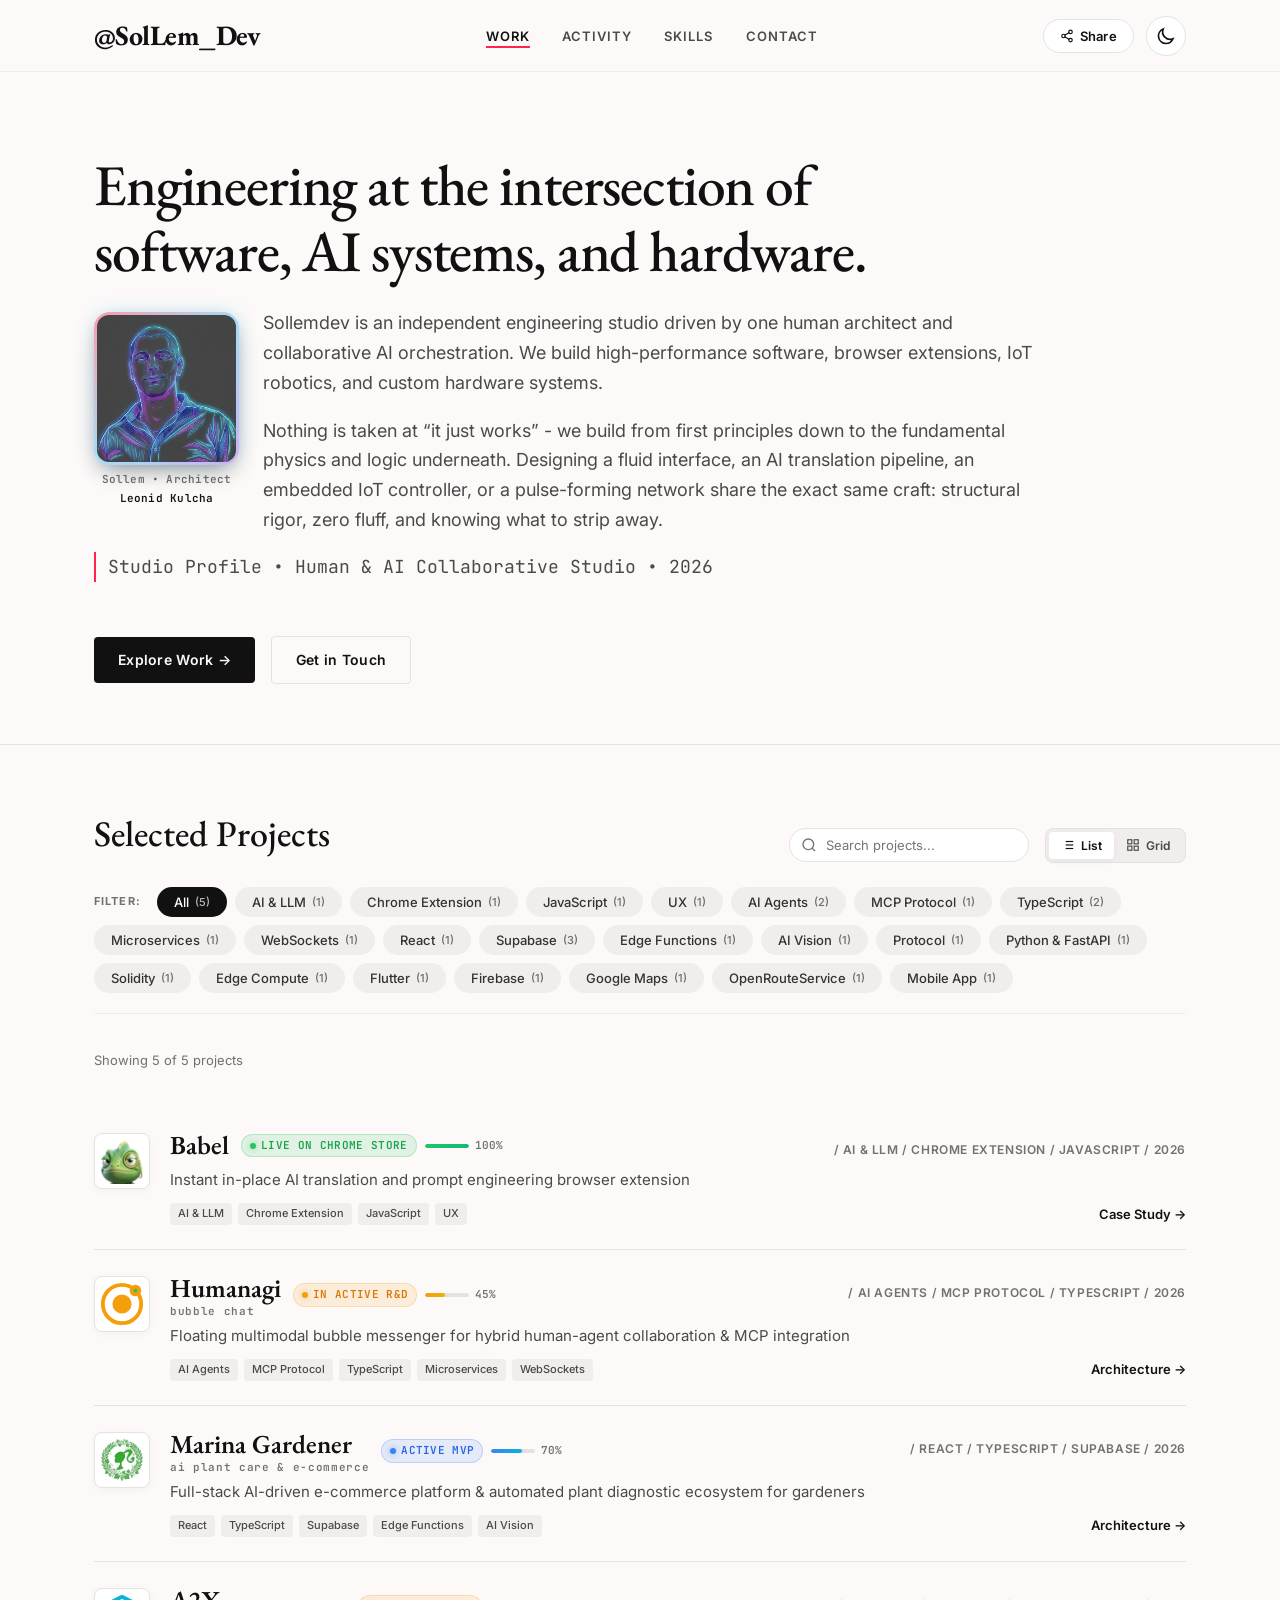
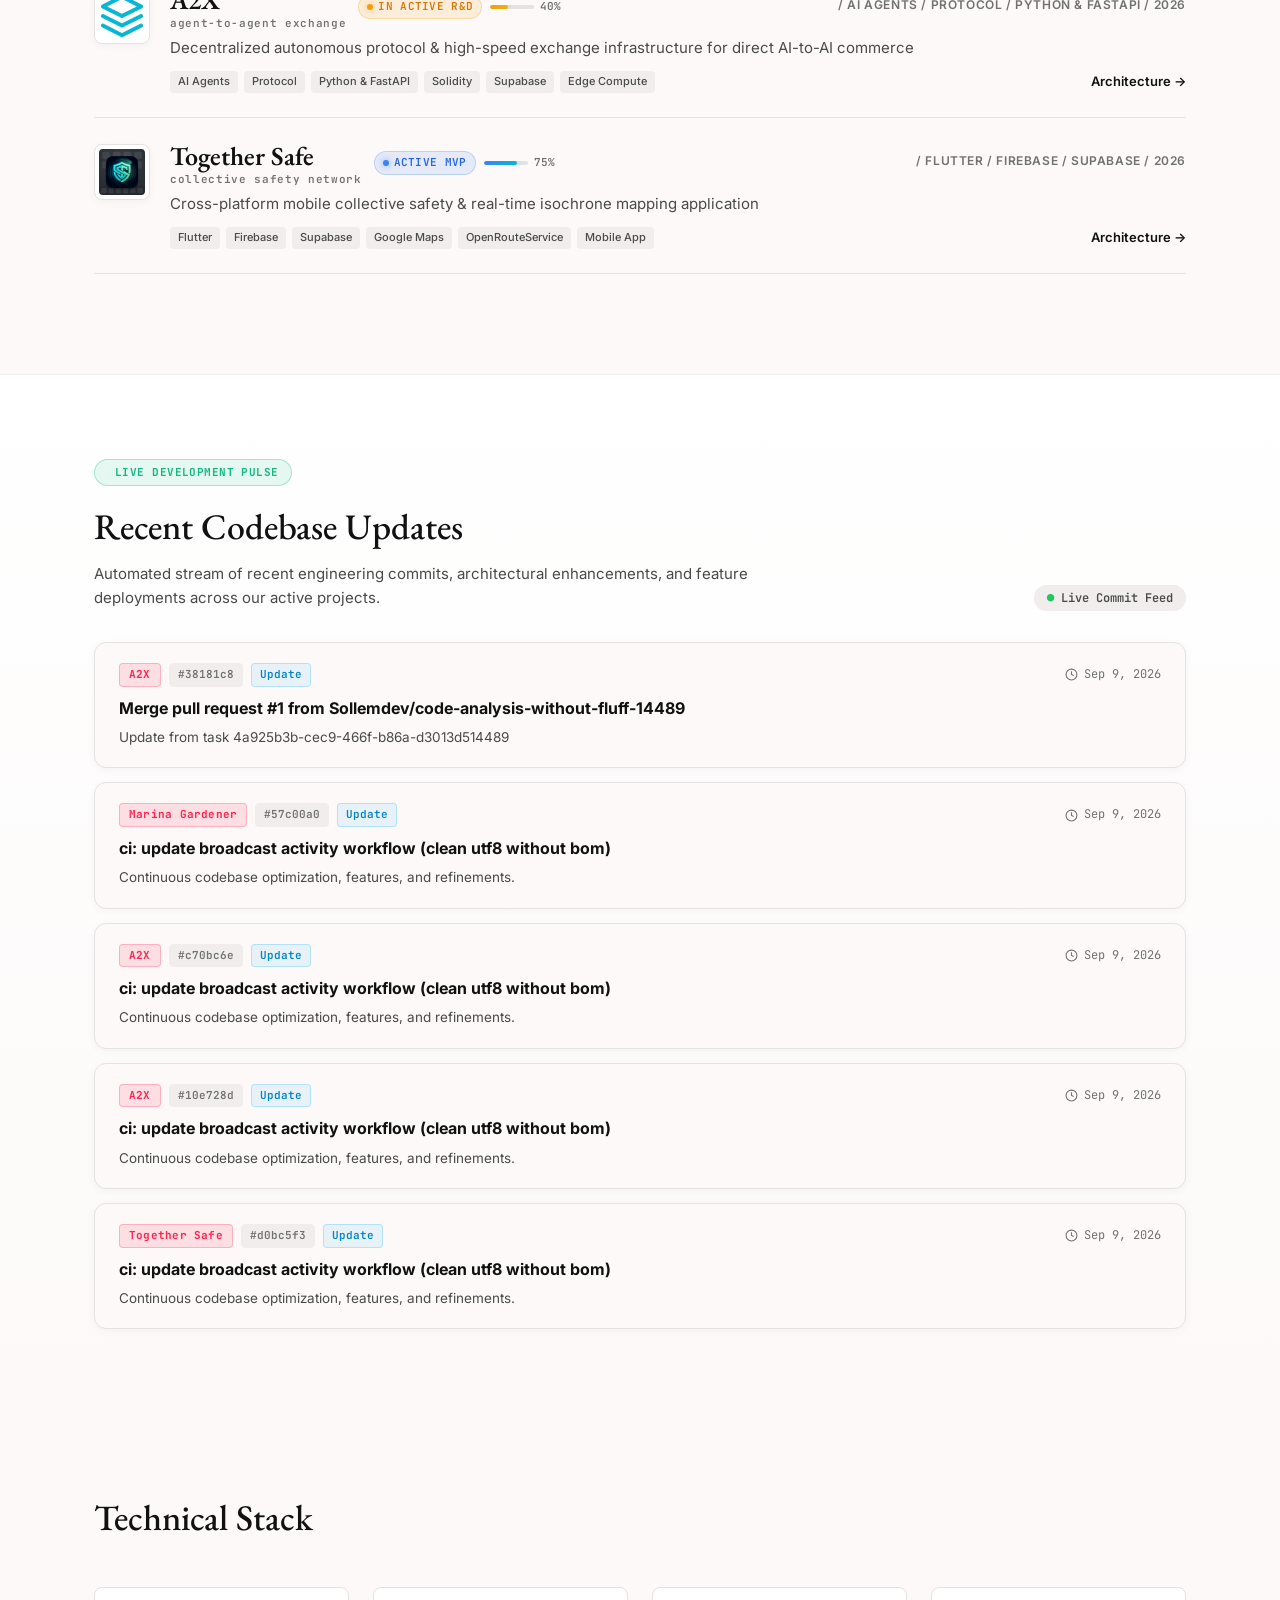
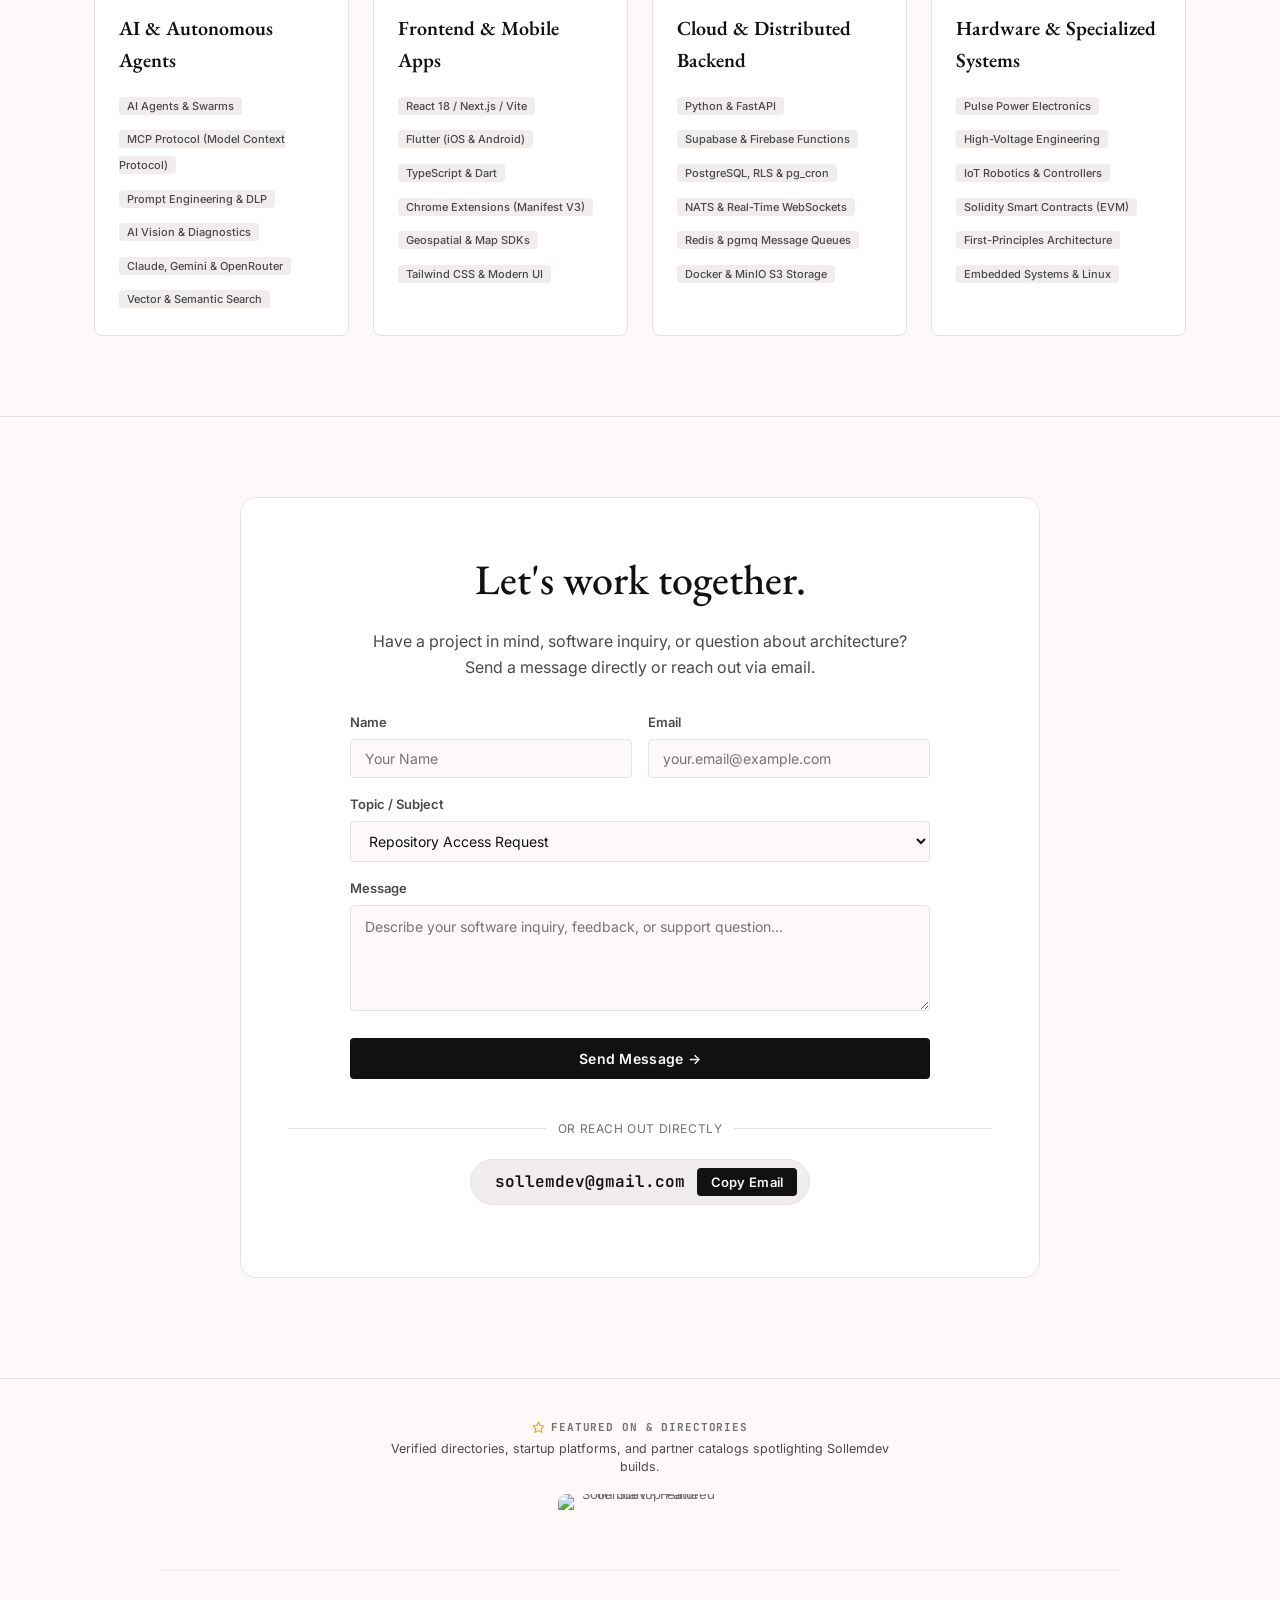
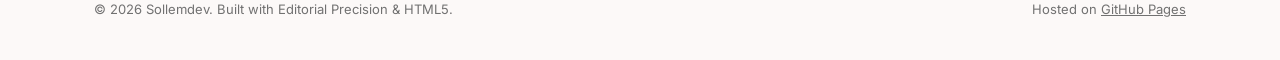
==== index.html @ 05323d1d "feat(home): add Startup Fame partner badge to footer" ====
<!DOCTYPE html>
<html lang="en" data-theme="light">
<head>
  <!-- Google tag (gtag.js) -->
  <script async src="https://www.googletagmanager.com/gtag/js?id=G-894W8CYHGQ"></script>
  <script>
    window.dataLayer = window.dataLayer || [];
    function gtag(){dataLayer.push(arguments);}
    gtag('js', new Date());

    gtag('config', 'G-894W8CYHGQ');
  </script>

  <meta charset="UTF-8" />
  <meta name="viewport" content="width=device-width, initial-scale=1.0" />
  
  <!-- SEO & Metadata -->
  <title>Sollemdev | Independent Software Studio &amp; AI Systems Labs</title>
  <meta name="description" content="Sollemdev Independent Engineering Studio - Building AI productivity extensions, autonomous agent protocols (A2X, Humanagi), Flutter mobile applications, and high-performance cloud architectures." />
  <meta name="keywords" content="Sollemdev, Babel Extension, Humanagi, Together Safe, Marina Gardener, A2X Protocol, AI Agents, MCP Protocol, Flutter, Supabase, Browser Extensions, Software Studio" />
  <meta name="author" content="Sollemdev" />
  <link rel="canonical" href="https://sollemdev.github.io/" />
  
  <!-- OpenGraph & Twitter Metadata (Studio Social Card Preview) -->
  <meta property="og:site_name" content="Sollemdev Studio" />
  <meta property="og:title" content="Sollemdev | Independent Software Studio &amp; AI Systems Labs" />
  <meta property="og:description" content="Independent engineering studio driven by one human architect and collaborative AI orchestration. High-performance software, browser extensions, IoT robotics, and custom hardware." />
  <meta property="og:type" content="website" />
  <meta property="og:url" content="https://sollemdev.github.io/" />
  <meta property="og:image" content="https://sollemdev.github.io/assets/images/og-studio-card.jpg" />
  <meta property="og:image:secure_url" content="https://sollemdev.github.io/assets/images/og-studio-card.jpg" />
  <meta property="og:image:type" content="image/jpeg" />
  <meta property="og:image:width" content="1200" />
  <meta property="og:image:height" content="630" />
  <meta property="og:image:alt" content="Sollemdev Studio - Leonid Kulcha, Lead Architect" />
  <meta property="og:locale" content="en_US" />

  <meta name="twitter:card" content="summary_large_image" />
  <meta name="twitter:site" content="@SolLem_Dev" />
  <meta name="twitter:creator" content="@SolLem_Dev" />
  <meta name="twitter:title" content="Sollemdev | Independent Software Studio &amp; AI Systems Labs" />
  <meta name="twitter:description" content="Independent engineering studio driven by one human architect and collaborative AI orchestration. High-performance software, AI systems, and custom hardware." />
  <meta name="twitter:image" content="https://sollemdev.github.io/assets/images/og-studio-card.jpg" />
  <meta name="twitter:image:alt" content="Sollemdev Studio Preview" />

  <!-- Schema.org JSON-LD Structured Data for AI & Search Engines -->
  <script type="application/ld+json">
  {
    "@context": "https://schema.org",
    "@type": "Organization",
    "name": "Sollemdev Studio",
    "url": "https://sollemdev.github.io/",
    "logo": "https://sollemdev.github.io/favicon.svg",
    "image": "https://sollemdev.github.io/assets/images/og-studio-card.jpg",
    "description": "Independent software and systems engineering studio specializing in AI tools, autonomous agent protocols, browser extensions, and mobile applications.",
    "founder": {
      "@type": "Person",
      "name": "Leonid Kulcha",
      "alternateName": "Sollemdev"
    },
    "knowsAbout": [
      "AI Agents",
      "Model Context Protocol (MCP)",
      "Chrome Extensions (Manifest V3)",
      "Flutter Mobile Development",
      "FastAPI & Supabase Architecture",
      "Pulse Power & Hardware Systems"
    ],
    "sameAs": [
      "https://github.com/Sollemdev",
      "https://twitter.com/SolLem_Dev"
    ]
  }
  </script>
  
  <!-- Favicon -->
  <link rel="icon" type="image/svg+xml" href="favicon.svg" />
  
  <!-- Google Fonts: EB Garamond (Editorial Serif) & Inter (UI Sans-serif) -->
  <link rel="preconnect" href="https://fonts.googleapis.com" />
  <link rel="preconnect" href="https://fonts.gstatic.com" crossorigin />
  <link href="https://fonts.googleapis.com/css2?family=EB+Garamond:ital,wght@0,400;0,500;0,600;0,700;1,400;1,600&family=Inter:wght@400;500;600;700&family=JetBrains+Mono:wght@400;600&display=swap" rel="stylesheet" />
  
  <!-- Stylesheet -->
  <link rel="stylesheet" href="css/style.css?v=1.10.8" />
</head>
<body>

  <!-- Site Header -->
  <header class="site-header" id="header">
    <div class="container header-content">
      <a href="#" class="brand-logo" id="brand-link">
        @SolLem_Dev
      </a>

      <nav>
        <ul class="nav-menu">
          <li><a href="#work" class="nav-link active">Work</a></li>
          <li><a href="#activity" class="nav-link">Activity</a></li>
          <li><a href="#skills" class="nav-link">Skills</a></li>
          <li><a href="#contact" class="nav-link">Contact</a></li>
        </ul>
      </nav>

      <div class="header-actions">
        <!-- Header Share Dropdown -->
        <div class="header-share-dropdown" id="header-share-dropdown">
          <button id="header-share-btn" class="header-action-btn" aria-label="Share Sollemdev Studio" title="Share portfolio" aria-expanded="false">
            <svg width="14" height="14" viewBox="0 0 24 24" fill="none" stroke="currentColor" stroke-width="2" stroke-linecap="round" stroke-linejoin="round">
              <circle cx="18" cy="5" r="3"/><circle cx="6" cy="12" r="3"/><circle cx="18" cy="19" r="3"/><line x1="8.59" y1="13.51" x2="15.42" y2="17.49"/><line x1="15.41" y1="6.51" x2="8.59" y2="10.49"/>
            </svg>
            <span>Share</span>
          </button>

          <!-- Share Popover Menu -->
          <div class="header-share-menu" id="header-share-menu">
            <div class="header-share-menu-title">Share Studio</div>
            <a href="https://twitter.com/intent/tweet?text=Sollemdev%20Studio%20%E2%80%94%20Software%2C%20AI%20Systems%20%26%20Hardware&url=https%3A%2F%2Fsollemdev.github.io%2F&via=SolLem_Dev" target="_blank" rel="noopener noreferrer" class="header-share-item">
              <svg width="13" height="13" viewBox="0 0 24 24" fill="currentColor"><path d="M18.244 2.25h3.308l-7.227 8.26 8.502 11.24H16.17l-5.214-6.817L4.99 21.75H1.68l7.73-8.835L1.254 2.25H8.08l4.713 6.231zm-1.161 17.52h1.833L7.084 4.126H5.117z"/></svg>
              <span>Share on X</span>
            </a>
            <a href="https://t.me/share/url?url=https%3A%2F%2Fsollemdev.github.io%2F&text=Sollemdev%20Studio%20%E2%80%94%20Software%2C%20AI%20Systems%20%26%20Hardware" target="_blank" rel="noopener noreferrer" class="header-share-item">
              <svg width="13" height="13" viewBox="0 0 24 24" fill="currentColor"><path d="M12 0C5.373 0 0 5.373 0 12s5.373 12 12 12 12-5.373 12-12S18.627 0 12 0zm5.562 8.161c-.18.847-.96 4.966-1.357 7.085-.168.898-.5 1.199-.821 1.229-.698.064-1.228-.46-1.905-.904-1.06-.694-1.659-1.126-2.687-1.803-1.188-.783-.418-1.213.259-1.916.177-.184 3.247-2.977 3.307-3.23.007-.032.014-.15-.056-.212s-.174-.041-.249-.024c-.106.024-1.793 1.14-5.061 3.345-.479.329-.913.489-1.302.481-.428-.009-1.252-.242-1.865-.442-.751-.244-1.349-.374-1.297-.789.027-.216.325-.437.893-.664 3.498-1.524 5.831-2.529 7.001-3.014 3.332-1.386 4.025-1.627 4.477-1.635.099-.002.321.023.465.14.121.099.155.232.171.326.016.093.036.307.02.474z"/></svg>
              <span>Telegram</span>
            </a>
            <a href="https://www.linkedin.com/sharing/share-offsite/?url=https%3A%2F%2Fsollemdev.github.io%2F" target="_blank" rel="noopener noreferrer" class="header-share-item">
              <svg width="13" height="13" viewBox="0 0 24 24" fill="currentColor"><path d="M19 0h-14c-2.761 0-5 2.239-5 5v14c0 2.761 2.239 5 5 5h14c2.762 0 5-2.239 5-5v-14c0-2.761-2.238-5-5-5zm-11 19h-3v-11h3v11zm-1.5-12.268c-.966 0-1.75-.79-1.75-1.764s.784-1.764 1.75-1.764 1.75.79 1.75 1.764-.783 1.764-1.75 1.764zm13.5 12.268h-3v-5.604c0-3.368-4-3.113-4 0v5.604h-3v-11h3v1.765c1.396-2.586 7-2.777 7 2.476v6.759z"/></svg>
              <span>LinkedIn</span>
            </a>
            <button type="button" class="header-share-item copy-portfolio-link" id="copy-portfolio-btn">
              <svg width="13" height="13" viewBox="0 0 24 24" fill="none" stroke="currentColor" stroke-width="2" stroke-linecap="round" stroke-linejoin="round"><rect x="9" y="9" width="13" height="13" rx="2" ry="2"/><path d="M5 15H4a2 2 0 0 1-2-2V4a2 2 0 0 1 2-2h9a2 2 0 0 1 2 2v1"/></svg>
              <span id="copy-share-label">Copy Link</span>
            </button>
          </div>
        </div>

        <button id="theme-toggle" class="icon-btn" aria-label="Toggle Dark/Light Mode" title="Toggle theme">
          <svg id="theme-icon" width="20" height="20" viewBox="0 0 24 24" fill="none" xmlns="http://www.w3.org/2000/svg">
            <path d="M20.354 15.354A9 9 0 018.646 3.646 9.003 9.003 0 0012 21a9.003 9.003 0 008.354-5.646z" stroke="currentColor" stroke-width="2" stroke-linecap="round" stroke-linejoin="round"/>
          </svg>
        </button>
      </div>
    </div>
  </header>

  <main>
    <!-- Hero Section -->
    <section class="hero-section" id="hero">
      <div class="container">
        <h1 class="hero-title">
          Engineering at the intersection of software, AI systems, and hardware.
        </h1>

        <div class="hero-bio-wrap">
          <div class="hero-author-avatar-card" style="float: left; margin: 4px 24px 16px 0; width: clamp(100px, 24vw, 145px); text-align: center;">
            <div class="hero-avatar-frame" style="position: relative; width: 100%; aspect-ratio: 1 / 1.05; border-radius: clamp(12px, 2.8vw, 16px); padding: 3px; background: linear-gradient(135deg, rgba(255, 36, 80, 0.45) 0%, rgba(56, 189, 248, 0.45) 50%, rgba(139, 92, 246, 0.45) 100%); box-shadow: 0 10px 25px -8px rgba(0, 0, 0, 0.45), 0 0 20px -4px rgba(56, 189, 248, 0.35); overflow: hidden;">
              <picture>
                <source srcset="assets/images/sollem-portrait.webp" type="image/webp">
                <img src="assets/images/sollem-portrait.jpg" alt="Leonid Kulcha (Sollem) - Lead Architect &amp; Founder" class="hero-avatar-img" width="145" height="155" style="width: 100%; height: 100%; object-fit: cover; border-radius: clamp(9px, 2.2vw, 12px); display: block;" loading="eager" />
              </picture>
            </div>
            <div class="hero-avatar-info" style="margin-top: 6px; display: flex; flex-direction: column; align-items: center; gap: 2px;">
              <span class="hero-avatar-caption" style="display: block; font-family: var(--font-mono); font-size: clamp(9.5px, 2.2vw, 11px); font-weight: 600; color: var(--text-muted); letter-spacing: 0.02em; white-space: nowrap;">Sollem &bull; Architect</span>
              <span class="hero-avatar-subcaption" style="display: block; font-family: var(--font-mono); font-size: clamp(9.5px, 2.2vw, 11px); font-weight: 600; color: var(--text-primary); letter-spacing: 0.02em; white-space: nowrap;">Leonid Kulcha</span>
            </div>
          </div>

          <p>
            Sollemdev is an independent engineering studio driven by one human architect and collaborative AI orchestration. We build high-performance software, browser extensions, IoT robotics, and custom hardware systems.
          </p>
          <p>
            Nothing is taken at &ldquo;it just works&rdquo; - we build from first principles down to the fundamental physics and logic underneath. Designing a fluid interface, an AI translation pipeline, an embedded IoT controller, or a pulse-forming network share the exact same craft: structural rigor, zero fluff, and knowing what to&nbsp;strip&nbsp;away.
          </p>
          <p class="hero-bio-meta">
            Studio Profile &bull; Human &amp; AI Collaborative Studio &bull; 2026
          </p>
        </div>

        <div class="hero-cta">
          <a href="#work" class="btn-primary">
            Explore Work &rarr;
          </a>
          <a href="#contact" class="btn-secondary">
            Get in Touch
          </a>
        </div>
      </div>
    </section>

    <!-- Portfolio Section -->
    <section class="portfolio-section" id="work">
      <div class="container">
        <div class="section-header">
          <div class="section-title-row">
            <h2 class="section-title">Selected Projects</h2>

            <div class="controls-group">
              <!-- Live Search Box -->
              <div class="search-box">
                <svg class="search-icon" width="16" height="16" viewBox="0 0 24 24" fill="none" stroke="currentColor" stroke-width="2">
                  <circle cx="11" cy="11" r="8"></circle>
                  <line x1="21" y1="21" x2="16.65" y2="16.65"></line>
                </svg>
                <input type="text" id="search-input" class="search-input" placeholder="Search projects..." aria-label="Search projects" />
              </div>

              <!-- View Switcher (List vs Grid) -->
              <div class="view-mode-toggle" role="group" aria-label="View Mode">
                <button class="view-btn active" data-mode="list" aria-label="List View" title="List View">
                  <svg width="14" height="14" viewBox="0 0 24 24" fill="none" stroke="currentColor" stroke-width="2">
                    <line x1="8" y1="6" x2="21" y2="6"></line>
                    <line x1="8" y1="12" x2="21" y2="12"></line>
                    <line x1="8" y1="18" x2="21" y2="18"></line>
                    <line x1="3" y1="6" x2="3.01" y2="6"></line>
                    <line x1="3" y1="12" x2="3.01" y2="12"></line>
                    <line x1="3" y1="18" x2="3.01" y2="18"></line>
                  </svg>
                  List
                </button>
                <button class="view-btn" data-mode="grid" aria-label="Grid View" title="Grid View">
                  <svg width="14" height="14" viewBox="0 0 24 24" fill="none" stroke="currentColor" stroke-width="2">
                    <rect x="3" y="3" width="7" height="7"></rect>
                    <rect x="14" y="3" width="7" height="7"></rect>
                    <rect x="14" y="14" width="7" height="7"></rect>
                    <rect x="3" y="14" width="7" height="7"></rect>
                  </svg>
                  Grid
                </button>
              </div>
            </div>
          </div>

          <!-- Tag Filters -->
          <div class="filter-bar" id="filter-bar">
            <!-- Filter buttons dynamically rendered via app.js -->
          </div>

          <div class="results-stats" id="results-stats">
            Loading projects...
          </div>
        </div>

        <!-- Projects List/Grid Container -->
        <div id="projects-container" class="projects-container list-view">
          <!-- Dynamically populated via app.js -->
        </div>

        <!-- Floating Cursor-Following Mosaic Preview (jgthms.com architecture) -->
        <div class="preview" id="hover-preview" aria-hidden="true">
          <div class="preview-container">
            <div class="preview-grid" id="preview-grid"></div>
          </div>
        </div>
      </div>
    </section>

    <!-- Git Activity Section (Live Development Stream) -->
    <section class="activity-section" id="activity">
      <div class="container">
        <div class="activity-header">
          <div class="activity-header-left">
            <div class="activity-badge-pulse">
              <span class="pulse-dot"></span>
              <span>Live Development Pulse</span>
            </div>
            <h2 class="section-title" style="margin-bottom: 6px;">Recent Codebase Updates</h2>
            <p class="section-subtitle" style="font-size: 15px; color: var(--text-secondary); max-width: 680px; margin-bottom: 0;">
              Automated stream of recent engineering commits, architectural enhancements, and feature deployments across our active projects.
            </p>
          </div>
          <div class="activity-header-meta">
            <span class="meta-pill" style="font-size: 12px; font-family: var(--font-mono);"><span style="color: #22c55e;">●</span> Live Commit Feed</span>
          </div>
        </div>

        <div class="activity-list" id="activity-list">
          <!-- Populated dynamically via app.js from data/activity.json, with progressive enhancement fallbacks -->
          <article class="activity-card">
            <div class="activity-card-top">
              <div class="activity-card-meta-left">
                <span class="activity-project-pill">Babel</span>
                <span class="activity-hash-pill">#586bded</span>
                <span class="activity-type-pill">Release</span>
              </div>
              <time class="activity-date" datetime="2026-09-08T21:19:47Z">
                <svg width="13" height="13" viewBox="0 0 24 24" fill="none" stroke="currentColor" stroke-width="2"><circle cx="12" cy="12" r="10"/><polyline points="12 6 12 12 16 14"/></svg>
                Today, 21:19
              </time>
            </div>
            <h3 class="activity-title">
              chore(release): bump product version to 1.10.8
            </h3>
            <p class="activity-desc">
              Updated version metadata, assets, schema and performance enhancements across core engine.
            </p>
          </article>

          <article class="activity-card">
            <div class="activity-card-top">
              <div class="activity-card-meta-left">
                <span class="activity-project-pill">Babel</span>
                <span class="activity-hash-pill">#1cbef7b</span>
                <span class="activity-type-pill">Pricing &amp; UI</span>
              </div>
              <time class="activity-date" datetime="2026-09-08T00:12:59Z">
                <svg width="13" height="13" viewBox="0 0 24 24" fill="none" stroke="currentColor" stroke-width="2"><circle cx="12" cy="12" r="10"/><polyline points="12 6 12 12 16 14"/></svg>
                Today, 00:12
              </time>
            </div>
            <h3 class="activity-title">
              fix(pricing): restore card specs, update Lava.top operator and boost rows
            </h3>
            <p class="activity-desc">
              Integrated verified Lava.top checkout operator, aligned subscription quotas and streamlined boost unit packages.
            </p>
          </article>

          <article class="activity-card">
            <div class="activity-card-top">
              <div class="activity-card-meta-left">
                <span class="activity-project-pill">Babel</span>
                <span class="activity-hash-pill">#77de3dd</span>
                <span class="activity-type-pill">Core Engine</span>
              </div>
              <time class="activity-date" datetime="2026-09-07T18:40:00Z">
                <svg width="13" height="13" viewBox="0 0 24 24" fill="none" stroke="currentColor" stroke-width="2"><circle cx="12" cy="12" r="10"/><polyline points="12 6 12 12 16 14"/></svg>
                Yesterday, 18:40
              </time>
            </div>
            <h3 class="activity-title">
              feat(hud): radial chameleon menu, in-place proofreading &amp; selection translation
            </h3>
            <p class="activity-desc">
              Implemented full 23-language circular HUD navigation, 8 tone presets, instant offline typo fixer, and zero-log DLP.
            </p>
          </article>
        </div>
      </div>
    </section>

    <!-- Skills Section -->
    <section class="skills-section" id="skills">
      <div class="container">
        <h2 class="section-title" style="margin-bottom: 40px;">Technical Stack</h2>

        <div class="skills-grid">
          <div class="skill-card">
            <h3 class="skill-card-title">AI &amp; Autonomous Agents</h3>
            <ul class="skill-list">
              <li><span class="mini-tag">AI Agents &amp; Swarms</span></li>
              <li><span class="mini-tag">MCP Protocol (Model Context Protocol)</span></li>
              <li><span class="mini-tag">Prompt Engineering &amp; DLP</span></li>
              <li><span class="mini-tag">AI Vision &amp; Diagnostics</span></li>
              <li><span class="mini-tag">Claude, Gemini &amp; OpenRouter</span></li>
              <li><span class="mini-tag">Vector &amp; Semantic Search</span></li>
            </ul>
          </div>

          <div class="skill-card">
            <h3 class="skill-card-title">Frontend &amp; Mobile Apps</h3>
            <ul class="skill-list">
              <li><span class="mini-tag">React 18 / Next.js / Vite</span></li>
              <li><span class="mini-tag">Flutter (iOS &amp; Android)</span></li>
              <li><span class="mini-tag">TypeScript &amp; Dart</span></li>
              <li><span class="mini-tag">Chrome Extensions (Manifest V3)</span></li>
              <li><span class="mini-tag">Geospatial &amp; Map SDKs</span></li>
              <li><span class="mini-tag">Tailwind CSS &amp; Modern UI</span></li>
            </ul>
          </div>

          <div class="skill-card">
            <h3 class="skill-card-title">Cloud &amp; Distributed Backend</h3>
            <ul class="skill-list">
              <li><span class="mini-tag">Python &amp; FastAPI</span></li>
              <li><span class="mini-tag">Supabase &amp; Firebase Functions</span></li>
              <li><span class="mini-tag">PostgreSQL, RLS &amp; pg_cron</span></li>
              <li><span class="mini-tag">NATS &amp; Real-Time WebSockets</span></li>
              <li><span class="mini-tag">Redis &amp; pgmq Message Queues</span></li>
              <li><span class="mini-tag">Docker &amp; MinIO S3 Storage</span></li>
            </ul>
          </div>

          <div class="skill-card">
            <h3 class="skill-card-title">Hardware &amp; Specialized Systems</h3>
            <ul class="skill-list">
              <li><span class="mini-tag">Pulse Power Electronics</span></li>
              <li><span class="mini-tag">High-Voltage Engineering</span></li>
              <li><span class="mini-tag">IoT Robotics &amp; Controllers</span></li>
              <li><span class="mini-tag">Solidity Smart Contracts (EVM)</span></li>
              <li><span class="mini-tag">First-Principles Architecture</span></li>
              <li><span class="mini-tag">Embedded Systems &amp; Linux</span></li>
            </ul>
          </div>
        </div>
      </div>
    </section>

    <!-- Contact Section -->
    <section class="contact-section" id="contact">
      <div class="container">
        <div class="contact-card">
          <h2 class="contact-title">Let's work together.</h2>
          <p class="contact-subtitle">
            Have a project in mind, software inquiry, or question about architecture? Send a message directly or reach out via email.
          </p>

          <!-- Interactive Contact Form -->
          <form id="contact-form" class="contact-form" action="https://api.web3forms.com/submit" method="POST" novalidate>
            <!-- Web3Forms Config -->
            <input type="hidden" name="access_key" id="web3forms-key" value="ff207e85-aed5-480d-afad-60a57c7d9857" />
            <input type="hidden" name="subject" value="New Contact Form Submission from Sollemdev Studio" />
            <input type="hidden" name="from_name" value="Sollemdev Studio" />
            <!-- Honeypot for spam protection -->
            <input type="checkbox" name="botcheck" class="hidden" style="display: none;" />

            <div class="form-row">
              <div class="form-group">
                <label for="form-name" class="form-label">Name</label>
                <input type="text" id="form-name" name="name" class="form-input" placeholder="Your Name" required />
              </div>
              <div class="form-group">
                <label for="form-email" class="form-label">Email</label>
                <input type="email" id="form-email" name="email" class="form-input" placeholder="your.email@example.com" required />
              </div>
            </div>

            <div class="form-group">
              <label for="form-subject" class="form-label">Topic / Subject</label>
              <select id="form-subject" name="topic" class="form-select">
                <option value="Repository Access Request">Repository Access Request</option>
                <option value="Software Products &amp; Licensing">Software Products &amp; Licensing</option>
                <option value="AI Tooling &amp; Browser Extensions">AI Tooling &amp; Browser Extensions</option>
                <option value="Engineering &amp; Architecture">Engineering &amp; Architecture</option>
                <option value="Collaboration &amp; Partnerships">Collaboration &amp; Partnerships</option>
                <option value="General Inquiry">General Inquiry</option>
              </select>
            </div>

            <div class="form-group">
              <label for="form-message" class="form-label">Message</label>
              <textarea id="form-message" name="message" class="form-textarea" rows="4" placeholder="Describe your software inquiry, feedback, or support question..." required></textarea>
            </div>

            <div class="form-actions">
              <button type="submit" id="form-submit-btn" class="btn-primary form-submit-btn">
                <span class="btn-submit-text">Send Message &rarr;</span>
                <span class="btn-submit-loading" style="display: none;">
                  <svg class="spinner-icon" width="16" height="16" viewBox="0 0 24 24" fill="none" stroke="currentColor" stroke-width="2"><path d="M21 12a9 9 0 1 1-6.219-8.56"/></svg>
                  Sending...
                </span>
              </button>
              <div id="form-status" class="form-status" aria-live="polite"></div>
            </div>
          </form>

          <div class="contact-divider">
            <span>Or reach out directly</span>
          </div>

          <div class="email-copy-wrapper">
            <span class="email-address">sollemdev@gmail.com</span>
            <button onclick="copyEmail()" class="btn-primary" style="padding: 6px 14px; font-size: 13px;" id="copy-btn">
              Copy Email
            </button>
          </div>
        </div>
      </div>
    </section>
  </main>

  <!-- Site Footer -->
  <footer class="site-footer">
    <div class="container footer-content" style="flex-direction: column; gap: 24px; align-items: center; text-align: center;">
      <!-- Partner & Directory Badges (Growth & Backlinks) -->
      <div class="partner-badges-block" id="partner-badges">
        <div class="partner-badges-header">
          <span class="partner-badges-label">
            <svg width="13" height="13" viewBox="0 0 24 24" fill="none" stroke="currentColor" stroke-width="2" stroke-linecap="round" stroke-linejoin="round"><polygon points="12 2 15.09 8.26 22 9.27 17 14.14 18.18 21.02 12 17.77 5.82 21.02 7 14.14 2 9.27 8.91 8.26 12 2"/></svg>
            Featured On &amp; Directories
          </span>
          <p class="partner-badges-sub">
            Verified directories, startup platforms, and partner catalogs spotlighting Sollemdev builds.
          </p>
        </div>
        <div class="partner-badges-list" id="partner-badges-list">
          <a href="https://startupfa.me/s/sollemdev?utm_source=sollemdev.github.io" target="_blank" rel="noopener noreferrer" class="partner-badge-card" title="Sollemdev - Featured on Startup Fame">
            <img src="https://startupfa.me/badges/featured/dark-rounded.webp" alt="Sollemdev - Featured on Startup Fame" width="171" height="54" loading="lazy" />
          </a>
        </div>
      </div>

      <div style="display: flex; justify-content: space-between; width: 100%; flex-wrap: wrap; gap: 12px; align-items: center;">
        <div class="footer-left">
          &copy; 2026 Sollemdev. Built with Editorial Precision &amp; HTML5.
        </div>
        <div class="footer-right">
          Hosted on <a href="https://pages.github.com/" target="_blank" rel="noopener" style="text-decoration: underline;">GitHub Pages</a>
        </div>
      </div>
    </div>
  </footer>

  <!-- Modal Details Popup -->
  <div class="modal-backdrop" id="modal-backdrop" role="dialog" aria-modal="true">
    <div class="modal-content">
      <button class="icon-btn modal-close" id="modal-close" aria-label="Close modal">
        &times;
      </button>
      <div id="modal-body">
        <!-- Dynamically rendered via app.js -->
      </div>
    </div>
  </div>

  <!-- Toast Notification -->
  <div class="toast" id="toast"></div>

  <!-- Mobile Sticky Glassmorphic Bottom Quick-Nav Bar (Visible ONLY on mobile <= 768px) -->
  <nav class="mobile-bottom-nav" id="mobile-bottom-nav" aria-label="Mobile Section Navigation">
    <a href="#work" class="mobile-nav-item active" data-section="work">
      <svg width="15" height="15" viewBox="0 0 24 24" fill="none" stroke="currentColor" stroke-width="2"><polygon points="12 2 2 7 12 12 22 7 12 2"/><polyline points="2 17 12 22 22 17"/><polyline points="2 12 12 17 22 12"/></svg>
      <span>Work</span>
    </a>
    <a href="#activity" class="mobile-nav-item" data-section="activity">
      <svg width="15" height="15" viewBox="0 0 24 24" fill="none" stroke="currentColor" stroke-width="2"><polyline points="22 12 18 12 15 21 9 3 6 12 2 12"/></svg>
      <span>Pulse</span>
    </a>
    <a href="#skills" class="mobile-nav-item" data-section="skills">
      <svg width="15" height="15" viewBox="0 0 24 24" fill="none" stroke="currentColor" stroke-width="2"><polygon points="13 2 3 14 12 14 11 22 21 10 12 10 13 2"/></svg>
      <span>Skills</span>
    </a>
    <a href="#contact" class="mobile-nav-item" data-section="contact">
      <svg width="15" height="15" viewBox="0 0 24 24" fill="none" stroke="currentColor" stroke-width="2"><path d="M21 15a2 2 0 0 1-2 2H7l-4 4V5a2 2 0 0 1 2-2h14a2 2 0 0 1 2 2z"/></svg>
      <span>Contact</span>
    </a>
    <a href="#header" class="mobile-nav-item mobile-nav-top" aria-label="Top of page">
      <svg width="15" height="15" viewBox="0 0 24 24" fill="none" stroke="currentColor" stroke-width="2.5"><polyline points="18 15 12 9 6 15"/></svg>
      <span>Top</span>
    </a>
  </nav>

  <!-- Scroll To Top Floating Button -->
  <button id="scroll-to-top" class="scroll-to-top" aria-label="Scroll to top" title="Scroll to top">
    <svg width="18" height="18" viewBox="0 0 24 24" fill="none" stroke="currentColor" stroke-width="2.5" stroke-linecap="round" stroke-linejoin="round">
      <polyline points="18 15 12 9 6 15"></polyline>
    </svg>
  </button>

  <!-- Main JavaScript App -->
  <script src="js/app.js"></script>
</body>
</html>
---- css/style.css ----
/* ==========================================================================
   SOLLEMDEV PORTFOLIO SYSTEM
   Editorial Minimalism & High-Performance Design
   Design System: Inspired by Stitch (EB Garamond + Inter) & jgthms.com
   ========================================================================== */

:root {
  /* Fonts */
  --font-serif: 'EB Garamond', Georgia, serif;
  --font-sans: 'Inter', system-ui, -apple-system, BlinkMacSystemFont, 'Segoe UI', Roboto, sans-serif;
  --font-mono: 'JetBrains Mono', 'Fira Code', Consolas, monospace;

  /* Color Palette - Light Mode */
  --bg-surface: #FCF9F8;
  --bg-surface-elevated: #FFFFFF;
  --bg-card: #FFFFFF;
  --bg-card-hover: #F8F5F4;
  --text-primary: #111111;
  --text-secondary: #4A4A4A;
  --text-muted: #717171;
  --border-color: #E5E2E1;
  --border-subtle: #F0EDEC;
  --accent-primary: #FF2450;
  --accent-hover: #E0103B;
  --accent-subtle: rgba(255, 36, 80, 0.08);
  --tag-bg: #F0EDEC;
  --tag-text: #333333;
  --tag-hover: #E5E2E1;
  --tag-active-bg: #111111;
  --tag-active-text: #FFFFFF;
  --shadow-sm: 0 2px 8px rgba(0, 0, 0, 0.04);
  --shadow-md: 0 8px 24px rgba(0, 0, 0, 0.06);

  /* Layout */
  --max-width: 1140px;
  --header-height: 72px;
  --radius-sm: 4px;
  --radius-md: 8px;
  --radius-lg: 16px;
  --radius-full: 9999px;
  --transition-fast: 0.2s cubic-bezier(0.16, 1, 0.3, 1);
  --transition-normal: 0.3s cubic-bezier(0.16, 1, 0.3, 1);
}

[data-theme="dark"] {
  /* Color Palette - Dark Mode */
  --bg-surface: #0F0F12;
  --bg-surface-elevated: #18181D;
  --bg-card: #18181D;
  --bg-card-hover: #22222A;
  --text-primary: #F5F5F7;
  --text-secondary: #A1A1AA;
  --text-muted: #71717A;
  --border-color: #27272A;
  --border-subtle: #1F1F23;
  --accent-primary: #FF3B60;
  --accent-hover: #FF607F;
  --accent-subtle: rgba(255, 59, 96, 0.15);
  --tag-bg: #22222A;
  --tag-text: #E4E4E7;
  --tag-hover: #2D2D37;
  --tag-active-bg: #FF3B60;
  --tag-active-text: #FFFFFF;
  --shadow-sm: 0 2px 8px rgba(0, 0, 0, 0.2);
  --shadow-md: 0 8px 24px rgba(0, 0, 0, 0.4);
}

/* Reset & Base Styles */
*, *::before, *::after {
  box-sizing: border-box;
  margin: 0;
  padding: 0;
}

html {
  font-size: 16px;
  scroll-behavior: smooth;
  -webkit-text-size-adjust: 100%;
}

body {
  background-color: var(--bg-surface);
  color: var(--text-primary);
  font-family: var(--font-sans);
  line-height: 1.6;
  min-height: 100vh;
  display: flex;
  flex-direction: column;
  transition: background-color var(--transition-normal), color var(--transition-normal);
  overflow-x: hidden;
}

::selection {
  background-color: var(--accent-primary);
  color: #FFFFFF;
}

a {
  color: inherit;
  text-decoration: none;
  transition: color var(--transition-fast);
}

button {
  font-family: inherit;
  cursor: pointer;
  border: none;
  background: none;
  color: inherit;
}

input, textarea {
  font-family: inherit;
  color: inherit;
}

/* Container */
.container {
  width: 100%;
  max-width: var(--max-width);
  margin: 0 auto;
  padding: 0 24px;
}

/* Header & Navigation */
.site-header {
  position: sticky;
  top: 0;
  z-index: 100;
  height: var(--header-height);
  background-color: rgba(252, 249, 248, 0.85);
  backdrop-filter: blur(12px);
  -webkit-backdrop-filter: blur(12px);
  border-bottom: 1px solid var(--border-subtle);
  transition: background-color var(--transition-normal), border-color var(--transition-normal);
}

[data-theme="dark"] .site-header {
  background-color: rgba(15, 15, 18, 0.85);
}

.header-content {
  display: flex;
  align-items: center;
  justify-content: space-between;
  height: 100%;
}

.brand-logo {
  font-family: var(--font-serif);
  font-size: 28px;
  font-weight: 700;
  letter-spacing: -0.02em;
  color: var(--text-primary);
  display: flex;
  align-items: center;
  gap: 4px;
}

.brand-logo .dot {
  color: var(--accent-primary);
}

.nav-menu {
  display: flex;
  align-items: center;
  gap: 32px;
  list-style: none;
}

.nav-link {
  font-size: 13px;
  font-weight: 600;
  letter-spacing: 0.08em;
  text-transform: uppercase;
  color: var(--text-secondary);
  position: relative;
  padding: 4px 0;
}

.nav-link:hover, .nav-link.active {
  color: var(--text-primary);
}

.nav-link.active::after {
  content: '';
  position: absolute;
  bottom: 0;
  left: 0;
  width: 100%;
  height: 2px;
  background-color: var(--accent-primary);
}

.header-actions {
  display: flex;
  align-items: center;
  gap: 12px;
}

.header-share-dropdown {
  position: relative;
}

.header-action-btn {
  display: inline-flex;
  align-items: center;
  gap: 6px;
  padding: 8px 16px;
  border-radius: var(--radius-full);
  border: 1px solid var(--border-color);
  background-color: var(--bg-surface-elevated);
  color: var(--text-primary);
  font-size: 13px;
  font-weight: 600;
  letter-spacing: 0.02em;
  transition: all var(--transition-fast);
  cursor: pointer;
}

.header-action-btn:hover,
.header-share-dropdown.open .header-action-btn {
  border-color: var(--accent-primary);
  background-color: var(--accent-subtle);
  color: var(--accent-primary);
  transform: translateY(-1px);
}

.header-share-menu {
  position: absolute;
  top: calc(100% + 8px);
  right: 0;
  width: 200px;
  background: var(--bg-surface-elevated);
  border: 1px solid var(--border-color);
  border-radius: var(--radius-md);
  box-shadow: 0 10px 30px rgba(0, 0, 0, 0.25);
  padding: 8px;
  display: flex;
  flex-direction: column;
  gap: 4px;
  opacity: 0;
  visibility: hidden;
  transform: translateY(-6px);
  transition: all var(--transition-fast);
  z-index: 1000;
}

.header-share-dropdown.open .header-share-menu {
  opacity: 1;
  visibility: visible;
  transform: translateY(0);
}

.header-share-menu-title {
  font-size: 10.5px;
  font-family: var(--font-mono);
  font-weight: 700;
  text-transform: uppercase;
  letter-spacing: 0.05em;
  color: var(--text-muted);
  padding: 4px 8px 6px;
  border-bottom: 1px solid var(--border-subtle);
  margin-bottom: 2px;
}

.header-share-item {
  display: flex;
  align-items: center;
  gap: 10px;
  padding: 8px 10px;
  border-radius: var(--radius-sm);
  color: var(--text-secondary);
  font-size: 13px;
  font-weight: 500;
  text-decoration: none;
  transition: all var(--transition-fast);
  width: 100%;
  text-align: left;
  background: none;
  border: none;
  cursor: pointer;
  box-sizing: border-box;
}

.header-share-item:hover {
  background: var(--bg-card-hover);
  color: var(--text-primary);
}

.header-share-item svg {
  flex-shrink: 0;
}

.icon-btn {
  display: inline-flex;
  align-items: center;
  justify-content: center;
  width: 40px;
  height: 40px;
  border-radius: var(--radius-full);
  border: 1px solid var(--border-color);
  background-color: var(--bg-surface-elevated);
  color: var(--text-primary);
  transition: all var(--transition-fast);
}

.icon-btn:hover {
  border-color: var(--text-primary);
  transform: translateY(-1px);
}

.mobile-toggle {
  display: none;
}

/* Hero Section */
.hero-section {
  padding: 80px 0 60px;
  border-bottom: 1px solid var(--border-color);
}

.hero-status-badge {
  display: inline-flex;
  align-items: center;
  gap: 8px;
  padding: 6px 14px;
  border-radius: var(--radius-full);
  background-color: var(--accent-subtle);
  color: var(--accent-primary);
  font-size: 12px;
  font-weight: 600;
  letter-spacing: 0.05em;
  text-transform: uppercase;
  margin-bottom: 24px;
}

.status-dot {
  width: 8px;
  height: 8px;
  border-radius: 50%;
  background-color: var(--accent-primary);
  box-shadow: 0 0 0 4px var(--accent-subtle);
  animation: pulse 2s infinite;
}

@keyframes pulse {
  0% { transform: scale(0.95); box-shadow: 0 0 0 0 rgba(255, 36, 80, 0.7); }
  70% { transform: scale(1); box-shadow: 0 0 0 8px rgba(255, 36, 80, 0); }
  100% { transform: scale(0.95); box-shadow: 0 0 0 0 rgba(255, 36, 80, 0); }
}

.hero-title {
  font-family: var(--font-serif);
  font-size: clamp(34px, 4.5vw, 62px);
  font-weight: 500;
  line-height: 1.15;
  letter-spacing: -0.02em;
  color: var(--text-primary);
  max-width: 900px;
  margin-bottom: 24px;
}

/* Hero Bio with Floating Author Avatar */
.hero-bio-wrap {
  max-width: 960px;
  margin-bottom: 36px;
}

.hero-bio-wrap::after {
  content: "";
  display: table;
  clear: both;
}

.hero-author-avatar-card {
  float: left;
  margin: 4px 24px 16px 0;
  width: clamp(100px, 24vw, 145px);
  text-align: center;
}

.hero-avatar-frame {
  position: relative;
  width: 100%;
  aspect-ratio: 1 / 1.05;
  border-radius: clamp(12px, 2.8vw, 16px);
  padding: 3px;
  background: linear-gradient(135deg, rgba(255, 36, 80, 0.45) 0%, rgba(56, 189, 248, 0.45) 50%, rgba(139, 92, 246, 0.45) 100%);
  box-shadow: 0 10px 25px -8px rgba(0, 0, 0, 0.45), 0 0 20px -4px rgba(56, 189, 248, 0.35);
  transition: transform var(--transition-medium), box-shadow var(--transition-medium);
  overflow: hidden;
}

.hero-avatar-frame:hover {
  transform: translateY(-2px) scale(1.02);
  box-shadow: 0 14px 30px -8px rgba(0, 0, 0, 0.55), 0 0 26px 0 rgba(56, 189, 248, 0.45);
}

.hero-avatar-img {
  width: 100%;
  height: 100%;
  object-fit: cover;
  border-radius: clamp(9px, 2.2vw, 12px);
  display: block;
}

.hero-avatar-info {
  margin-top: 6px;
  display: flex;
  flex-direction: column;
  align-items: center;
  gap: 2px;
}

.hero-avatar-caption {
  display: block;
  font-family: var(--font-mono);
  font-size: clamp(9.5px, 2.2vw, 11px);
  font-weight: 600;
  color: var(--text-muted);
  letter-spacing: 0.02em;
  white-space: nowrap;
}

.hero-avatar-subcaption {
  display: block;
  font-family: var(--font-mono);
  font-size: clamp(9.5px, 2.2vw, 11px);
  font-weight: 600;
  color: var(--text-primary);
  letter-spacing: 0.02em;
  white-space: nowrap;
}

.hero-bio-wrap p {
  font-size: clamp(15px, 1.8vw, 18px);
  color: var(--text-secondary);
  line-height: 1.65;
  margin-bottom: 18px;
  text-wrap: pretty;
}

.hero-bio-meta {
  font-size: 13px;
  font-family: var(--font-mono);
  color: var(--text-muted);
  border-left: 2px solid var(--accent-primary);
  padding-left: 12px;
  margin-top: 8px;
  line-height: 1.5;
  clear: both;
}

@media (max-width: 640px) {
  .hero-author-avatar-card {
    margin: 4px 16px 12px 0;
    width: clamp(90px, 28vw, 115px);
  }
}

@media (max-width: 380px) {
  .hero-author-avatar-card {
    margin: 2px 12px 8px 0;
    width: 85px;
  }
  .hero-avatar-caption {
    font-size: 9px;
  }
}

.hero-description {
  font-size: clamp(17px, 2vw, 20px);
  color: var(--text-secondary);
  max-width: 680px;
  line-height: 1.6;
  margin-bottom: 36px;
}

.hero-cta {
  display: flex;
  flex-wrap: wrap;
  align-items: center;
  gap: 16px;
}

.btn-primary {
  display: inline-flex;
  align-items: center;
  justify-content: center;
  gap: 8px;
  padding: 12px 24px;
  background-color: var(--text-primary);
  color: var(--bg-surface);
  font-size: 14px;
  font-weight: 600;
  letter-spacing: 0.02em;
  border-radius: var(--radius-sm);
  transition: all var(--transition-fast);
}

.btn-primary:hover {
  background-color: var(--accent-primary);
  color: #FFFFFF;
  transform: translateY(-2px);
  box-shadow: var(--shadow-sm);
}

.btn-secondary {
  display: inline-flex;
  align-items: center;
  justify-content: center;
  gap: 8px;
  padding: 12px 24px;
  background-color: transparent;
  color: var(--text-primary);
  border: 1px solid var(--border-color);
  font-size: 14px;
  font-weight: 600;
  letter-spacing: 0.02em;
  border-radius: var(--radius-sm);
  transition: all var(--transition-fast);
}

.btn-secondary:hover {
  border-color: var(--text-primary);
  background-color: var(--bg-card-hover);
  transform: translateY(-2px);
}

/* Portfolio Section Controls */
.portfolio-section {
  padding: 60px 0 100px;
}

.section-header {
  margin-bottom: 36px;
}

.section-title-row {
  display: flex;
  flex-wrap: wrap;
  align-items: flex-end;
  justify-content: space-between;
  gap: 20px;
  margin-bottom: 24px;
}

.section-title {
  font-family: var(--font-serif);
  font-size: 36px;
  font-weight: 500;
  color: var(--text-primary);
}

.controls-group {
  display: flex;
  align-items: center;
  gap: 16px;
}

.search-box {
  position: relative;
  width: 240px;
}

.search-input {
  width: 100%;
  padding: 8px 12px 8px 36px;
  background-color: var(--bg-surface-elevated);
  border: 1px solid var(--border-color);
  border-radius: var(--radius-full);
  font-size: 13px;
  color: var(--text-primary);
  outline: none;
  transition: border-color var(--transition-fast), box-shadow var(--transition-fast);
}

.search-input:focus {
  border-color: var(--accent-primary);
  box-shadow: 0 0 0 3px var(--accent-subtle);
}

.search-icon {
  position: absolute;
  left: 12px;
  top: 50%;
  transform: translateY(-50%);
  color: var(--text-muted);
  pointer-events: none;
}

.view-mode-toggle {
  display: inline-flex;
  background-color: var(--tag-bg);
  padding: 3px;
  border-radius: var(--radius-md);
  border: 1px solid var(--border-color);
}

.view-btn {
  display: inline-flex;
  align-items: center;
  justify-content: center;
  padding: 6px 12px;
  border-radius: var(--radius-sm);
  font-size: 12px;
  font-weight: 600;
  color: var(--text-secondary);
  gap: 6px;
  transition: all var(--transition-fast);
}

.view-btn.active {
  background-color: var(--bg-surface-elevated);
  color: var(--text-primary);
  box-shadow: var(--shadow-sm);
}

/* Tag Filters */
.filter-bar {
  display: flex;
  flex-wrap: wrap;
  align-items: center;
  gap: 8px;
  padding-bottom: 20px;
  border-bottom: 1px solid var(--border-subtle);
  margin-bottom: 36px;
}

.filter-label {
  font-size: 11px;
  font-weight: 700;
  letter-spacing: 0.1em;
  text-transform: uppercase;
  color: var(--text-muted);
  margin-right: 8px;
}

.tag-btn {
  font-size: 13px;
  font-weight: 500;
  padding: 6px 16px;
  border-radius: var(--radius-full);
  background-color: var(--tag-bg);
  color: var(--tag-text);
  border: 1px solid transparent;
  transition: all var(--transition-fast);
  display: inline-flex;
  align-items: center;
  gap: 6px;
}

.tag-btn:hover {
  background-color: var(--tag-hover);
  transform: translateY(-1px);
}

.tag-btn.active {
  background-color: var(--tag-active-bg);
  color: var(--tag-active-text);
}

.tag-count {
  font-size: 11px;
  opacity: 0.7;
}

.results-stats {
  font-size: 13px;
  color: var(--text-muted);
  margin-bottom: 24px;
}

/* Projects Display - LIST VIEW (jgthms.com style) */
.projects-container.list-view {
  display: flex;
  flex-direction: column;
  gap: 0;
}

.projects-container.list-view .project-item {
  display: flex;
  flex-direction: column;
  padding: 24px 0;
  border-bottom: 1px solid var(--border-color);
  transition: background-color var(--transition-fast), padding var(--transition-fast);
  position: relative;
  cursor: pointer;
}

.projects-container.list-view .project-item:hover {
  background-color: var(--accent-subtle);
  margin: 0 -16px;
  padding: 24px 16px;
  border-radius: var(--radius-md);
  border-bottom-color: transparent;
}

.projects-container.list-view .project-header {
  display: flex;
  flex-wrap: wrap;
  align-items: baseline;
  justify-content: space-between;
  gap: 16px;
  margin-bottom: 8px;
}

.projects-container.list-view .project-title {
  font-family: var(--font-serif);
  font-size: 26px;
  font-weight: 600;
  color: var(--text-primary);
  display: inline-flex;
  align-items: center;
  gap: 8px;
  line-height: 1.15;
}

.project-brand-lockup {
  display: inline-flex;
  flex-direction: column;
  align-items: flex-start;
  gap: 2px;
}

.project-brand-sub {
  font-family: var(--font-mono);
  font-size: 11px;
  font-weight: 600;
  letter-spacing: 0.06em;
  text-transform: lowercase;
  color: var(--text-muted);
  line-height: 1;
}

.projects-container.list-view .project-item:hover .project-title {
  color: var(--accent-primary);
}

.projects-container.list-view .project-meta-top {
  font-size: 12px;
  font-weight: 600;
  letter-spacing: 0.05em;
  text-transform: uppercase;
  color: var(--text-muted);
}

.projects-container.list-view .project-description {
  font-size: 15px;
  color: var(--text-secondary);
  max-width: 820px;
  margin-bottom: 12px;
  line-height: 1.5;
}

.projects-container.list-view .project-footer {
  display: flex;
  flex-wrap: wrap;
  align-items: center;
  justify-content: space-between;
  gap: 12px;
}

.project-tags {
  display: flex;
  flex-wrap: wrap;
  gap: 6px;
}

.mini-tag {
  font-size: 11px;
  font-weight: 500;
  padding: 2px 8px;
  background-color: var(--tag-bg);
  color: var(--text-secondary);
  border-radius: var(--radius-sm);
}

.project-links {
  display: flex;
  align-items: center;
  gap: 12px;
}

.link-btn {
  font-size: 13px;
  font-weight: 600;
  color: var(--text-primary);
  display: inline-flex;
  align-items: center;
  gap: 4px;
}

.link-btn:hover {
  color: var(--accent-primary);
  text-decoration: underline;
}

/* Project Status Pills */
.project-status-pill {
  display: inline-flex;
  align-items: center;
  gap: 5px;
  font-family: var(--font-mono);
  font-size: 11px;
  font-weight: 600;
  padding: 2px 8px;
  border-radius: 9999px;
  text-transform: uppercase;
  letter-spacing: 0.03em;
}

.project-status-pill .status-dot {
  width: 6px;
  height: 6px;
  border-radius: 50%;
}

.project-status-live {
  background-color: rgba(34, 197, 94, 0.12);
  color: #16a34a;
  border: 1px solid rgba(34, 197, 94, 0.25);
}

[data-theme="dark"] .project-status-live {
  color: #4ade80;
  background-color: rgba(34, 197, 94, 0.2);
}

.project-status-live .status-dot {
  background-color: #22c55e;
  box-shadow: 0 0 6px rgba(34, 197, 94, 0.6);
}

.project-status-rnd {
  background-color: rgba(245, 158, 11, 0.12);
  color: #d97706;
  border: 1px solid rgba(245, 158, 11, 0.25);
}

[data-theme="dark"] .project-status-rnd {
  color: #fbbf24;
  background-color: rgba(245, 158, 11, 0.2);
}

.project-status-rnd .status-dot {
  background-color: #f59e0b;
  box-shadow: 0 0 6px rgba(245, 158, 11, 0.6);
}

.project-status-mvp {
  background-color: rgba(59, 130, 246, 0.12);
  color: #2563eb;
  border: 1px solid rgba(59, 130, 246, 0.25);
}

[data-theme="dark"] .project-status-mvp {
  color: #60a5fa;
  background-color: rgba(59, 130, 246, 0.2);
}

.project-status-mvp .status-dot {
  background-color: #3b82f6;
  box-shadow: 0 0 6px rgba(59, 130, 246, 0.6);
}

/* Compact Progress Bar for Project Cards */
.project-progress-wrap {
  display: inline-flex;
  align-items: center;
  gap: 6px;
}

.project-progress-bar {
  width: 44px;
  height: 4px;
  background-color: var(--border-color);
  border-radius: 9999px;
  overflow: hidden;
  position: relative;
}

.project-progress-fill {
  height: 100%;
  border-radius: 9999px;
}

.fill-live {
  background: linear-gradient(90deg, #22c55e, #10b981);
  box-shadow: 0 0 6px rgba(34, 197, 94, 0.4);
}

.fill-mvp {
  background: linear-gradient(90deg, #3b82f6, #06b6d4);
  box-shadow: 0 0 6px rgba(59, 130, 246, 0.4);
}

.fill-rnd {
  background: linear-gradient(90deg, #f59e0b, #eab308);
  box-shadow: 0 0 6px rgba(245, 158, 11, 0.4);
}

.project-progress-percent {
  font-family: var(--font-mono);
  font-size: 11px;
  font-weight: 600;
  color: var(--text-muted);
}

/* Modal Pipeline & Readiness Tracker */
.modal-readiness-card {
  background-color: var(--bg-card);
  border: 1px solid var(--border-color);
  border-radius: var(--radius-md);
  padding: 20px;
  margin-bottom: 24px;
}

.modal-readiness-header {
  display: flex;
  justify-content: space-between;
  align-items: center;
  flex-wrap: wrap;
  gap: 8px;
  margin-bottom: 18px;
}

.modal-readiness-title {
  font-size: 12px;
  font-weight: 700;
  text-transform: uppercase;
  letter-spacing: 0.06em;
  color: var(--text-muted);
  display: flex;
  align-items: center;
  gap: 6px;
}

.modal-readiness-score {
  font-family: var(--font-mono);
  font-size: 13px;
  font-weight: 700;
}

/* Stepper Pipeline */
.pipeline-stepper {
  display: flex;
  align-items: flex-start;
  justify-content: space-between;
  position: relative;
  margin-bottom: 22px;
  padding: 0 6px;
}

.pipeline-stepper::before {
  content: '';
  position: absolute;
  top: 13px;
  left: 18px;
  right: 18px;
  height: 2px;
  background-color: var(--border-color);
  z-index: 1;
}

.pipeline-step {
  position: relative;
  z-index: 2;
  display: flex;
  flex-direction: column;
  align-items: center;
  gap: 6px;
  max-width: 68px;
}

.pipeline-dot {
  width: 26px;
  height: 26px;
  border-radius: 50%;
  background-color: var(--bg-surface-elevated);
  border: 2px solid var(--border-color);
  display: flex;
  align-items: center;
  justify-content: center;
  font-size: 10px;
  font-family: var(--font-mono);
  font-weight: 700;
  color: var(--text-muted);
  transition: all var(--transition-fast);
}

.pipeline-step.completed .pipeline-dot {
  background-color: #22c55e;
  border-color: #22c55e;
  color: #fff;
  box-shadow: 0 0 8px rgba(34, 197, 94, 0.4);
}

.pipeline-step.active .pipeline-dot {
  background-color: var(--accent-primary);
  border-color: var(--accent-primary);
  color: #fff;
  box-shadow: 0 0 10px rgba(59, 130, 246, 0.5);
  animation: pulse-ring 2s cubic-bezier(0.45, 0, 0.55, 1) infinite;
}

@keyframes pulse-ring {
  0% { transform: scale(1); }
  50% { transform: scale(1.1); }
  100% { transform: scale(1); }
}

.pipeline-step-label {
  font-size: 9px;
  font-weight: 600;
  text-transform: uppercase;
  letter-spacing: 0.04em;
  color: var(--text-muted);
  text-align: center;
  line-height: 1.2;
}

.pipeline-step.active .pipeline-step-label {
  color: var(--text-primary);
  font-weight: 700;
}

.pipeline-step.completed .pipeline-step-label {
  color: var(--text-secondary);
}

/* Subsystem Breakdown Grid */
.subsystem-grid {
  display: grid;
  grid-template-columns: 1fr 1fr;
  gap: 10px;
  margin-bottom: 16px;
}

@media (max-width: 540px) {
  .subsystem-grid {
    grid-template-columns: 1fr;
  }
}

.subsystem-item {
  background-color: var(--bg-surface-elevated);
  border: 1px solid var(--border-color);
  padding: 8px 12px;
  border-radius: var(--radius-sm);
}

.subsystem-top {
  display: flex;
  justify-content: space-between;
  align-items: center;
  font-size: 11px;
  margin-bottom: 5px;
}

.subsystem-name {
  font-weight: 500;
  color: var(--text-secondary);
}

.subsystem-val {
  font-family: var(--font-mono);
  font-weight: 600;
  font-size: 10px;
}

.subsystem-bar {
  height: 4px;
  background-color: var(--border-color);
  border-radius: 9999px;
  overflow: hidden;
}

.subsystem-fill {
  height: 100%;
  border-radius: 9999px;
}

/* Current Focus Banner */
.current-focus-box {
  display: flex;
  align-items: flex-start;
  gap: 10px;
  background-color: var(--accent-subtle);
  border: 1px solid var(--border-color);
  padding: 10px 14px;
  border-radius: var(--radius-sm);
  font-size: 12px;
  line-height: 1.45;
  color: var(--text-primary);
}

.focus-pulse-icon {
  display: inline-block;
  width: 8px;
  height: 8px;
  border-radius: 50%;
  background-color: var(--accent-primary);
  box-shadow: 0 0 8px var(--accent-primary);
  flex-shrink: 0;
  margin-top: 4px;
  animation: pulse-dot 1.5s infinite;
}

@keyframes pulse-dot {
  0% { transform: scale(0.95); opacity: 0.8; }
  50% { transform: scale(1.3); opacity: 1; }
  100% { transform: scale(0.95); opacity: 0.8; }
}

/* Project Row & Thumbnail (List View) */
.project-row-main {
  display: flex;
  align-items: flex-start;
  gap: 20px;
  width: 100%;
}

.project-icon-thumb {
  width: 56px;
  height: 56px;
  border-radius: var(--radius-md);
  border: 1px solid var(--border-color);
  background-color: var(--bg-surface-elevated);
  padding: 4px;
  display: flex;
  align-items: center;
  justify-content: center;
  flex-shrink: 0;
  margin-top: 2px;
  transition: transform var(--transition-fast), border-color var(--transition-fast);
  box-shadow: var(--shadow-sm);
  overflow: hidden;
}

.project-item:hover .project-icon-thumb {
  border-color: var(--accent-primary);
  transform: scale(1.06);
}

.project-icon-thumb img {
  width: 100%;
  height: 100%;
  object-fit: contain;
  border-radius: 4px;
}

.modal-icon-thumb {
  width: 56px;
  height: 56px;
  border-radius: var(--radius-md);
  border: 1px solid var(--border-color);
  background-color: var(--bg-surface-elevated);
  padding: 4px;
  display: flex;
  align-items: center;
  justify-content: center;
  flex-shrink: 0;
  box-shadow: var(--shadow-sm);
  overflow: hidden;
}

.modal-icon-thumb img {
  width: 100%;
  height: 100%;
  object-fit: contain;
  border-radius: 4px;
}

.project-content-body {
  flex-grow: 1;
}

/* Cursor-Following Mosaic Preview Banner (Authentic jgthms.com architecture) */
.preview {
  position: absolute;
  top: 0;
  left: 0;
  pointer-events: none;
  z-index: 1000;
  opacity: 0;
  visibility: hidden;
  will-change: transform;
  transition: opacity 0.2s ease, visibility 0.2s ease;
}

.preview.is-visible {
  opacity: 1;
  visibility: visible;
}

.preview-container {
  width: 320px;
  height: 180px;
  border-radius: var(--radius-md);
  overflow: visible;
  background-color: transparent;
  box-shadow: none;
}

.preview-grid {
  display: grid;
  grid-template-columns: repeat(6, 1fr);
  grid-template-rows: repeat(4, 1fr);
  width: 100%;
  height: 100%;
  border-radius: var(--radius-md);
  filter: drop-shadow(0 16px 32px rgba(0, 0, 0, 0.35));
}

[data-theme="dark"] .preview-grid {
  filter: drop-shadow(0 16px 36px rgba(0, 0, 0, 0.65)) brightness(0.92) contrast(1.02);
}

.preview-tile {
  display: block;
  width: 100%;
  height: 100%;
  background-image: var(--preview-bg);
  background-size: 320px 180px;
  background-repeat: no-repeat;
  background-position: calc(var(--col) * -53.333px) calc(var(--row) * -45px);
  transform: scale(0.2) rotate(-8deg);
  opacity: 0;
  transition: transform 0.28s cubic-bezier(0.34, 1.56, 0.64, 1), opacity 0.2s ease;
  transition-delay: var(--tile-delay, 0ms);
}

.preview.is-visible .preview-tile {
  transform: scale(1) rotate(0deg);
  opacity: 1;
}

@media (max-width: 992px) {
  .preview {
    display: none !important;
  }
}

/* Projects Display - GRID VIEW (Stitch Cards style) */
.projects-container.grid-view {
  display: grid;
  grid-template-columns: repeat(auto-fill, minmax(320px, 1fr));
  gap: 24px;
}

.projects-container.grid-view .project-item {
  background-color: var(--bg-card);
  border: 1px solid var(--border-color);
  border-radius: var(--radius-md);
  padding: 24px;
  display: flex;
  flex-direction: column;
  justify-content: space-between;
  transition: all var(--transition-normal);
  overflow: hidden;
}

.projects-container.grid-view .project-card-banner {
  width: calc(100% + 48px);
  margin: -24px -24px 20px -24px;
  height: 180px;
  overflow: hidden;
  border-bottom: 1px solid var(--border-subtle);
}

.projects-container.grid-view .project-card-banner img {
  width: 100%;
  height: 100%;
  object-fit: cover;
  transition: transform var(--transition-normal), filter var(--transition-fast);
}

[data-theme="dark"] .projects-container.grid-view .project-card-banner img {
  filter: brightness(0.92) contrast(1.02);
}

[data-theme="dark"] .projects-container.grid-view .project-item:hover .project-card-banner img {
  filter: brightness(0.98) contrast(1.01);
}

.projects-container.grid-view .project-item:hover .project-card-banner img {
  transform: scale(1.05);
}

.projects-container.grid-view .project-item:hover {
  border-color: var(--accent-primary);
  transform: translateY(-4px);
  box-shadow: var(--shadow-md);
}

.projects-container.grid-view .project-title {
  font-family: var(--font-serif);
  font-size: 24px;
  font-weight: 600;
  color: var(--text-primary);
  margin-bottom: 10px;
}

.projects-container.grid-view .project-item:hover .project-title {
  color: var(--accent-primary);
}

.projects-container.grid-view .project-description {
  font-size: 14px;
  color: var(--text-secondary);
  margin-bottom: 20px;
  line-height: 1.6;
}

/* About & Experience Section */
.about-section {
  padding: 80px 0;
  background-color: var(--bg-surface-elevated);
  border-top: 1px solid var(--border-color);
  border-bottom: 1px solid var(--border-color);
}

.about-grid {
  display: grid;
  grid-template-columns: 1fr 1fr;
  gap: 60px;
  align-items: start;
}

.about-bio {
  font-size: 16px;
  color: var(--text-secondary);
  line-height: 1.7;
}

.about-bio p {
  margin-bottom: 20px;
}

.timeline {
  display: flex;
  flex-direction: column;
  gap: 24px;
  position: relative;
  padding-left: 20px;
  border-left: 2px solid var(--border-color);
}

.timeline-item {
  position: relative;
}

.timeline-item::before {
  content: '';
  position: absolute;
  left: -26px;
  top: 6px;
  width: 10px;
  height: 10px;
  border-radius: 50%;
  background-color: var(--accent-primary);
  border: 2px solid var(--bg-surface-elevated);
}

.timeline-year {
  font-size: 12px;
  font-weight: 700;
  letter-spacing: 0.05em;
  color: var(--accent-primary);
  margin-bottom: 4px;
}

.timeline-role {
  font-size: 18px;
  font-weight: 600;
  color: var(--text-primary);
}

.timeline-company {
  font-size: 14px;
  color: var(--text-muted);
  margin-bottom: 8px;
}

.timeline-desc {
  font-size: 14px;
  color: var(--text-secondary);
}

/* Git Activity / Live Development Stream Section */
.activity-section {
  padding: 80px 0;
  border-top: 1px solid var(--border-subtle);
  background: linear-gradient(180deg, var(--bg-surface-elevated) 0%, var(--bg-surface) 100%);
}

.activity-header {
  display: flex;
  align-items: flex-end;
  justify-content: space-between;
  flex-wrap: wrap;
  gap: 20px;
  margin-bottom: 32px;
}

.activity-badge-pulse {
  display: inline-flex;
  align-items: center;
  gap: 8px;
  padding: 4px 12px;
  border-radius: 9999px;
  font-family: var(--font-mono);
  font-size: 11px;
  font-weight: 700;
  letter-spacing: 0.04em;
  text-transform: uppercase;
  color: #10b981;
  background: rgba(16, 185, 129, 0.1);
  border: 1px solid rgba(16, 185, 129, 0.3);
  margin-bottom: 12px;
}

.activity-list {
  display: flex;
  flex-direction: column;
  gap: 14px;
}

.activity-card {
  display: flex;
  flex-direction: column;
  gap: 8px;
  padding: 20px 24px;
  border-radius: 12px;
  background-color: var(--bg-surface);
  border: 1px solid var(--border-color);
  box-shadow: var(--shadow-sm);
  transition: all var(--transition-fast);
  position: relative;
}

.activity-card:hover {
  border-color: #3b82f6;
  box-shadow: 0 6px 22px rgba(0, 0, 0, 0.08);
  transform: translateY(-2px);
}

.activity-card-top {
  display: flex;
  align-items: center;
  justify-content: space-between;
  flex-wrap: wrap;
  gap: 10px;
}

.activity-card-meta-left {
  display: flex;
  align-items: center;
  gap: 8px;
  flex-wrap: wrap;
}

.activity-project-pill {
  font-family: var(--font-mono);
  font-size: 11px;
  font-weight: 700;
  padding: 2px 9px;
  border-radius: 4px;
  background: rgba(255, 36, 80, 0.12);
  color: var(--accent-primary);
  border: 1px solid rgba(255, 36, 80, 0.25);
  letter-spacing: 0.02em;
}

.activity-hash-pill {
  font-family: var(--font-mono);
  font-size: 11px;
  font-weight: 600;
  padding: 2px 8px;
  border-radius: 4px;
  background: var(--tag-bg);
  color: var(--text-muted);
  border: 1px solid var(--border-subtle);
}

.activity-type-pill {
  font-family: var(--font-mono);
  font-size: 11px;
  font-weight: 600;
  padding: 2px 8px;
  border-radius: 4px;
  background: rgba(56, 189, 248, 0.1);
  color: #0284c7;
  border: 1px solid rgba(56, 189, 248, 0.3);
}

[data-theme="dark"] .activity-type-pill {
  color: #38bdf8;
}

.activity-date {
  display: inline-flex;
  align-items: center;
  gap: 6px;
  font-family: var(--font-mono);
  font-size: 12px;
  color: var(--text-muted);
}

.activity-title {
  font-family: var(--font-sans);
  font-size: 16px;
  font-weight: 700;
  color: var(--text-primary);
  line-height: 1.4;
  margin: 2px 0 0;
}

.activity-desc {
  font-size: 13.5px;
  color: var(--text-secondary);
  line-height: 1.5;
  margin: 0;
}

@media (max-width: 640px) {
  .activity-card {
    padding: 16px 18px;
  }
  .activity-title {
    font-size: 15px;
  }
  .activity-desc {
    font-size: 13px;
  }
}

/* Skills Section */
.skills-section {
  padding: 80px 0;
}

.skills-grid {
  display: grid;
  grid-template-columns: repeat(auto-fit, minmax(240px, 1fr));
  gap: 24px;
}

.skill-card {
  background-color: var(--bg-card);
  border: 1px solid var(--border-color);
  padding: 24px;
  border-radius: var(--radius-md);
}

.skill-card-title {
  font-family: var(--font-serif);
  font-size: 20px;
  font-weight: 600;
  margin-bottom: 16px;
  color: var(--text-primary);
  display: flex;
  align-items: center;
  gap: 8px;
}

.skill-list {
  display: flex;
  flex-wrap: wrap;
  gap: 8px;
  list-style: none;
}

/* Contact Section */
.contact-section {
  padding: 80px 0 100px;
  border-top: 1px solid var(--border-color);
}

.contact-card {
  background-color: var(--bg-card);
  border: 1px solid var(--border-color);
  border-radius: var(--radius-lg);
  padding: 48px;
  max-width: 800px;
  margin: 0 auto;
  text-align: center;
}

.contact-title {
  font-family: var(--font-serif);
  font-size: 42px;
  font-weight: 500;
  margin-bottom: 16px;
}

.contact-subtitle {
  font-size: 16px;
  color: var(--text-secondary);
  margin-bottom: 32px;
  max-width: 540px;
  margin-left: auto;
  margin-right: auto;
}

.email-copy-wrapper {
  display: inline-flex;
  align-items: center;
  gap: 12px;
  background-color: var(--tag-bg);
  padding: 8px 12px 8px 24px;
  border-radius: var(--radius-full);
  border: 1px solid var(--border-color);
  margin-bottom: 24px;
}

.email-address {
  font-family: var(--font-mono);
  font-size: 16px;
  font-weight: 600;
  color: var(--text-primary);
}

/* Contact Form Styles */
.contact-form {
  max-width: 580px;
  margin: 28px auto 24px;
  text-align: left;
}

.form-row {
  display: grid;
  grid-template-columns: 1fr 1fr;
  gap: 16px;
}

.form-group {
  margin-bottom: 16px;
}

.form-label {
  display: block;
  font-size: 13px;
  font-weight: 600;
  color: var(--text-secondary);
  margin-bottom: 6px;
}

.form-input,
.form-select,
.form-textarea {
  width: 100%;
  background-color: var(--bg-surface);
  border: 1px solid var(--border-color);
  border-radius: var(--radius-sm);
  padding: 10px 14px;
  font-family: var(--font-sans);
  font-size: 14px;
  color: var(--text-primary);
  transition: all var(--transition-fast);
}

.form-input:focus,
.form-select:focus,
.form-textarea:focus {
  outline: none;
  border-color: var(--accent-primary);
  box-shadow: 0 0 0 3px var(--accent-subtle);
  background-color: var(--bg-surface-elevated);
}

.form-textarea {
  resize: vertical;
  min-height: 100px;
  line-height: 1.5;
}

.form-actions {
  display: flex;
  flex-direction: column;
  align-items: center;
  gap: 12px;
  margin-top: 20px;
}

.form-submit-btn {
  width: 100%;
  display: inline-flex;
  align-items: center;
  justify-content: center;
  gap: 8px;
  padding: 12px 24px;
  font-size: 14px;
  font-weight: 600;
  cursor: pointer;
}

.spinner-icon {
  animation: spin 1s linear infinite;
}

@keyframes spin {
  100% { transform: rotate(360deg); }
}

.form-status {
  font-size: 13px;
  text-align: center;
  transition: all var(--transition-fast);
}

.form-status.success {
  color: #10B981;
  font-weight: 600;
}

.form-status.error {
  color: #EF4444;
  font-weight: 500;
}

.contact-divider {
  display: flex;
  align-items: center;
  text-align: center;
  color: var(--text-muted);
  font-size: 12px;
  text-transform: uppercase;
  letter-spacing: 0.05em;
  margin: 28px 0 20px;
}

.contact-divider::before,
.contact-divider::after {
  content: '';
  flex: 1;
  border-bottom: 1px solid var(--border-color);
}

.contact-divider span {
  padding: 0 12px;
}

@media (max-width: 600px) {
  .form-row {
    grid-template-columns: 1fr;
  }
}

.social-links-row {
  display: flex;
  justify-content: center;
  align-items: center;
  gap: 20px;
}

.social-link {
  font-size: 14px;
  font-weight: 600;
  color: var(--text-secondary);
  display: inline-flex;
  align-items: center;
  gap: 6px;
  padding: 8px 16px;
  border-radius: var(--radius-sm);
  transition: all var(--transition-fast);
}

.social-link:hover {
  color: var(--accent-primary);
  background-color: var(--accent-subtle);
}

/* Footer */
.site-footer {
  padding: 40px 0;
  border-top: 1px solid var(--border-color);
  font-size: 13px;
  color: var(--text-muted);
}

.footer-content {
  display: flex;
  flex-wrap: wrap;
  align-items: center;
  justify-content: space-between;
  gap: 16px 24px;
}

.footer-legal-links {
  display: flex;
  align-items: center;
  flex-wrap: wrap;
  gap: 6px 12px;
  font-size: 13px;
}

.footer-legal-links a {
  color: var(--text-secondary);
  text-decoration: underline;
  text-underline-offset: 3px;
  transition: color var(--transition-fast);
}

.footer-legal-links a:hover {
  color: var(--accent-primary);
}

/* Partner & Growth Badges (Directories & Backlinks) */
.partner-badges-block {
  display: flex;
  flex-direction: column;
  align-items: center;
  gap: 12px;
  width: 100%;
  max-width: 960px;
  padding-bottom: 24px;
  border-bottom: 1px solid var(--border-subtle);
  margin-bottom: 4px;
}

.partner-badges-header {
  display: flex;
  flex-direction: column;
  align-items: center;
  gap: 4px;
  text-align: center;
}

.partner-badges-label {
  display: inline-flex;
  align-items: center;
  gap: 6px;
  font-family: var(--font-mono);
  font-size: 11px;
  font-weight: 700;
  text-transform: uppercase;
  letter-spacing: 0.08em;
  color: var(--text-muted);
}

.partner-badges-label svg {
  color: #f59e0b;
}

.partner-badges-sub {
  font-size: 12.5px;
  color: var(--text-secondary);
  margin: 0;
  max-width: 520px;
  line-height: 1.45;
}

.partner-badges-list {
  display: flex;
  flex-wrap: wrap;
  align-items: center;
  justify-content: center;
  gap: 14px;
  margin-top: 6px;
}

.partner-badge-card {
  display: inline-flex;
  align-items: center;
  justify-content: center;
  border-radius: 8px;
  overflow: hidden;
  transition: all var(--transition-fast);
  line-height: 0;
  text-decoration: none;
}

.partner-badge-card:hover {
  transform: translateY(-2px);
  filter: drop-shadow(0 6px 14px rgba(0, 0, 0, 0.18));
}

.partner-badge-card img {
  display: block;
  height: 52px;
  max-height: 54px;
  width: auto;
  border-radius: 8px;
  transition: transform var(--transition-fast);
}

/* Modal Popup */
.modal-backdrop {
  position: fixed;
  top: 0;
  left: 0;
  width: 100vw;
  height: 100vh;
  background-color: rgba(0, 0, 0, 0.6);
  backdrop-filter: blur(4px);
  z-index: 1000;
  display: flex;
  align-items: center;
  justify-content: center;
  padding: 24px;
  opacity: 0;
  pointer-events: none;
  transition: opacity var(--transition-fast);
}

.modal-backdrop.open {
  opacity: 1;
  pointer-events: auto;
}

.modal-content {
  background-color: var(--bg-surface-elevated);
  border: 1px solid var(--border-color);
  border-radius: var(--radius-lg);
  max-width: 680px;
  width: 100%;
  max-height: 90vh;
  overflow-y: auto;
  padding: 36px;
  position: relative;
  transform: translateY(20px);
  transition: transform var(--transition-fast);
  box-shadow: var(--shadow-md);
}

.modal-backdrop.open .modal-content {
  transform: translateY(0);
}

.modal-close {
  position: absolute;
  top: 20px;
  right: 20px;
}

.modal-title {
  font-family: var(--font-serif);
  font-size: 32px;
  font-weight: 600;
  margin-bottom: 12px;
}

.modal-description {
  font-size: 16px;
  color: var(--text-secondary);
  margin-bottom: 24px;
  line-height: 1.6;
}

.modal-meta {
  display: flex;
  flex-wrap: wrap;
  gap: 16px;
  padding-top: 20px;
  border-top: 1px solid var(--border-color);
  margin-top: 24px;
}

/* Empty state */
.empty-state {
  text-align: center;
  padding: 60px 20px;
  color: var(--text-muted);
}

.empty-state h3 {
  font-family: var(--font-serif);
  font-size: 24px;
  color: var(--text-primary);
  margin-bottom: 8px;
}

/* Toast notification */
.toast {
  position: fixed;
  bottom: 24px;
  right: 24px;
  background-color: var(--text-primary);
  color: var(--bg-surface);
  padding: 12px 20px;
  border-radius: var(--radius-md);
  font-size: 13px;
  font-weight: 600;
  box-shadow: var(--shadow-md);
  z-index: 2000;
  transform: translateY(100px);
  opacity: 0;
  transition: all var(--transition-fast);
}

.toast.show {
  transform: translateY(0);
  opacity: 1;
}

/* Responsive Breakdown */
@media (max-width: 768px) {
  .nav-menu {
    display: none;
  }
  
  .hero-section {
    padding: 50px 0 40px;
  }

  .hero-title {
    font-size: 32px;
  }
  
  .about-grid {
    grid-template-columns: 1fr;
    gap: 40px;
  }
  
  .contact-card {
    padding: 28px 20px;
  }
  
  .search-box {
    width: 100%;
  }

  .section-title-row {
    flex-direction: column;
    align-items: flex-start;
    gap: 16px;
  }

  .modal-content {
    padding: 28px 20px;
    max-height: 92vh;
  }

  .modal-title {
    font-size: 26px;
  }
}

@media (max-width: 480px) {
  .project-row-main {
    gap: 12px;
  }

  .project-icon-thumb {
    width: 40px;
    height: 40px;
    padding: 6px;
  }

  .projects-container.list-view .project-title {
    font-size: 20px;
  }

  .projects-container.list-view .project-meta-top {
    font-size: 11px;
  }

  .project-status-pill {
    font-size: 10px;
    padding: 1px 6px;
  }

  .modal-content {
    padding: 24px 16px;
  }

  .modal-meta {
    flex-direction: column;
    align-items: stretch;
  }

  .modal-meta .btn-primary,
  .modal-meta .btn-secondary {
    text-align: center;
    width: 100%;
    justify-content: center;
  }

  .filter-bar {
    gap: 6px;
  }

  .tag-btn {
    font-size: 12px;
    padding: 4px 10px;
  }
}

/* ==========================================================================
   PROJECT CASE STUDY & INTERACTIVE DEMO STYLES
   ========================================================================== */

/* Breadcrumb & Navigation */
.project-breadcrumb {
  display: flex;
  align-items: center;
  gap: 8px;
  font-size: 13px;
  font-weight: 500;
  color: var(--text-muted);
  margin-bottom: 24px;
}

.project-breadcrumb a {
  color: var(--text-secondary);
  transition: color var(--transition-fast);
}

.project-breadcrumb a:hover {
  color: var(--accent-primary);
}

/* Project Hero Header */
.project-hero {
  padding: 40px 0 60px;
  border-bottom: 1px solid var(--border-color);
}

.project-header-top {
  display: flex;
  align-items: center;
  gap: 20px;
  margin-bottom: 20px;
}

.project-icon-box {
  width: 72px;
  height: 72px;
  border-radius: var(--radius-md);
  border: 1px solid var(--border-color);
  background-color: var(--bg-surface-elevated);
  padding: 10px;
  display: flex;
  align-items: center;
  justify-content: center;
  box-shadow: var(--shadow-sm);
  flex-shrink: 0;
}

.project-icon-box img {
  width: 100%;
  height: 100%;
  object-fit: contain;
}

.project-title-group {
  display: flex;
  flex-direction: column;
}

.project-main-title {
  font-family: var(--font-serif);
  font-size: clamp(36px, 5vw, 56px);
  font-weight: 600;
  line-height: 1.1;
  color: var(--text-primary);
  display: flex;
  align-items: center;
  gap: 12px;
}

.project-version-badge {
  font-family: var(--font-mono);
  font-size: 13px;
  font-weight: 600;
  padding: 2px 8px;
  border-radius: var(--radius-full);
  background-color: var(--tag-bg);
  color: var(--accent-primary);
  border: 1px solid var(--border-color);
}

.project-lead-text {
  font-size: clamp(17px, 2vw, 20px);
  color: var(--text-secondary);
  max-width: 840px;
  line-height: 1.6;
  margin-top: 16px;
  margin-bottom: 28px;
}

.project-meta-pills {
  display: flex;
  flex-wrap: wrap;
  align-items: center;
  gap: 10px;
  margin-bottom: 32px;
}

.meta-pill {
  font-size: 12px;
  font-weight: 600;
  padding: 4px 12px;
  border-radius: var(--radius-full);
  background-color: var(--tag-bg);
  color: var(--text-secondary);
  border: 1px solid var(--border-subtle);
}

.meta-pill.highlight {
  background-color: var(--accent-subtle);
  color: var(--accent-primary);
  border-color: rgba(255, 36, 80, 0.2);
}

/* Interactive Simulator */
.demo-section {
  padding: 60px 0;
  border-bottom: 1px solid var(--border-color);
}

.simulator-wrapper {
  background-color: var(--bg-surface-elevated);
  border: 1px solid var(--border-color);
  border-radius: var(--radius-lg);
  box-shadow: var(--shadow-md);
  overflow: hidden;
}

.simulator-toolbar {
  padding: 16px 20px;
  background-color: var(--bg-surface);
  border-bottom: 1px solid var(--border-color);
  display: flex;
  flex-wrap: wrap;
  align-items: center;
  justify-content: space-between;
  gap: 12px;
}

.sim-brand {
  display: flex;
  align-items: center;
  gap: 8px;
  font-weight: 600;
  font-size: 14px;
}

.sim-hotkey-badge {
  font-family: var(--font-mono);
  font-size: 11px;
  padding: 3px 8px;
  background-color: var(--text-primary);
  color: var(--bg-surface);
  border-radius: var(--radius-sm);
  letter-spacing: 0.05em;
}

.sim-controls {
  display: flex;
  flex-wrap: wrap;
  align-items: center;
  gap: 8px;
}

.sim-select {
  padding: 6px 12px;
  border-radius: var(--radius-sm);
  border: 1px solid var(--border-color);
  background-color: var(--bg-surface-elevated);
  color: var(--text-primary);
  font-size: 12px;
  font-weight: 500;
  outline: none;
}

.sim-select:focus {
  border-color: var(--accent-primary);
}

.simulator-body {
  padding: 24px;
}

.sim-input-container {
  position: relative;
  margin-bottom: 16px;
}

.sim-textarea {
  width: 100%;
  min-height: 120px;
  padding: 16px;
  border-radius: var(--radius-md);
  border: 2px solid var(--border-color);
  background-color: var(--bg-surface);
  color: var(--text-primary);
  font-size: 16px;
  line-height: 1.6;
  resize: vertical;
  outline: none;
  transition: all var(--transition-fast);
}

.sim-textarea:focus {
  border-color: var(--text-primary);
  background-color: var(--bg-surface-elevated);
}

.sim-textarea.translating {
  border-color: var(--accent-primary);
  background-color: var(--accent-subtle);
  animation: simPulse 1s infinite alternate;
}

@keyframes simPulse {
  0% { box-shadow: 0 0 0 0 rgba(255, 36, 80, 0.4); }
  100% { box-shadow: 0 0 0 8px rgba(255, 36, 80, 0); }
}

.sim-presets-row {
  display: flex;
  flex-wrap: wrap;
  align-items: center;
  gap: 8px;
  margin-bottom: 20px;
}

.preset-chip {
  font-size: 12px;
  padding: 4px 12px;
  border-radius: var(--radius-full);
  border: 1px solid var(--border-color);
  background-color: var(--tag-bg);
  color: var(--text-secondary);
  transition: all var(--transition-fast);
}

.preset-chip:hover {
  background-color: var(--tag-hover);
  color: var(--text-primary);
  transform: translateY(-1px);
}

.sim-footer {
  display: flex;
  flex-wrap: wrap;
  align-items: center;
  justify-content: space-between;
  gap: 16px;
  padding-top: 16px;
  border-top: 1px solid var(--border-subtle);
}

.sim-stats {
  font-family: var(--font-mono);
  font-size: 12px;
  color: var(--text-muted);
  display: flex;
  align-items: center;
  gap: 16px;
}

.sim-stat-item {
  display: inline-flex;
  align-items: center;
  gap: 6px;
}

.sim-stat-dot {
  width: 6px;
  height: 6px;
  border-radius: 50%;
  background-color: #10B981;
}

/* Feature Grid & Deep Dives */
.deep-dive-section {
  padding: 80px 0;
  border-bottom: 1px solid var(--border-color);
}

.feature-grid-3 {
  display: grid;
  grid-template-columns: repeat(auto-fit, minmax(300px, 1fr));
  gap: 28px;
  margin-top: 40px;
}

.feature-box {
  background-color: var(--bg-card);
  border: 1px solid var(--border-color);
  border-radius: var(--radius-md);
  padding: 28px;
  transition: all var(--transition-normal);
}

.feature-box:hover {
  border-color: var(--accent-primary);
  transform: translateY(-3px);
  box-shadow: var(--shadow-sm);
}

.feature-tag {
  font-family: var(--font-mono);
  font-size: 11px;
  font-weight: 600;
  color: var(--accent-primary);
  text-transform: uppercase;
  letter-spacing: 0.05em;
  margin-bottom: 12px;
}

.feature-heading {
  font-family: var(--font-serif);
  font-size: 22px;
  font-weight: 600;
  margin-bottom: 10px;
  color: var(--text-primary);
}

.feature-text {
  font-size: 14px;
  color: var(--text-secondary);
  line-height: 1.6;
}

/* Code & Architecture Block */
.arch-card {
  background-color: var(--bg-surface-elevated);
  border: 1px solid var(--border-color);
  border-radius: var(--radius-md);
  padding: 28px;
  margin-top: 32px;
}

.code-snippet-box {
  font-family: var(--font-mono);
  font-size: 13px;
  background-color: #0A0A0D;
  color: #E4E4E7;
  padding: 20px;
  border-radius: var(--radius-sm);
  overflow-x: auto;
  border: 1px solid #27272A;
  margin-top: 16px;
  line-height: 1.6;
}

.code-comment { color: #71717A; }
.code-keyword { color: #FF3B60; font-weight: 600; }
.code-string { color: #84F7D0; }
.code-fn { color: #60A5FA; }

/* Technical Spec Table */
.spec-table-container {
  overflow-x: auto;
  margin-top: 32px;
}

.spec-table {
  width: 100%;
  border-collapse: collapse;
  font-size: 14px;
}

.spec-table th, .spec-table td {
  padding: 14px 18px;
  text-align: left;
  border-bottom: 1px solid var(--border-color);
}

.spec-table th {
  font-weight: 600;
  color: var(--text-muted);
  font-size: 12px;
  text-transform: uppercase;
  letter-spacing: 0.05em;
  background-color: var(--bg-surface);
}

.spec-table td {
  color: var(--text-secondary);
}

.spec-table td:first-child {
  font-weight: 600;
  color: var(--text-primary);
  width: 28%;
}

/* Language Matrix Showcase */
.lang-matrix-card {
  background-color: var(--bg-surface-elevated);
  border: 1px solid var(--border-color);
  border-radius: var(--radius-md);
  padding: 32px;
  margin-top: 32px;
}

.lang-matrix-header {
  display: flex;
  flex-wrap: wrap;
  align-items: center;
  justify-content: space-between;
  gap: 16px;
  margin-bottom: 24px;
}

.lang-matrix-title {
  font-family: var(--font-serif);
  font-size: 24px;
  font-weight: 600;
  color: var(--text-primary);
}

.lang-matrix-grid {
  display: grid;
  grid-template-columns: repeat(auto-fill, minmax(135px, 1fr));
  gap: 12px;
}

.lang-badge-chip {
  display: flex;
  align-items: center;
  gap: 8px;
  padding: 8px 12px;
  border-radius: var(--radius-sm);
  background-color: var(--bg-surface);
  border: 1px solid var(--border-subtle);
  font-size: 13px;
  font-weight: 500;
  color: var(--text-primary);
  transition: all var(--transition-fast);
  user-select: none;
}

.lang-badge-chip:hover {
  border-color: var(--accent-primary);
  transform: translateY(-2px);
  box-shadow: var(--shadow-sm);
}

.lang-flag {
  font-size: 16px;
  line-height: 1;
  display: inline-flex;
  align-items: center;
}

.lang-code {
  font-family: var(--font-mono);
  font-size: 11px;
  color: var(--text-muted);
  margin-left: auto;
  text-transform: uppercase;
}

/* Prompt Engineering & Context-Aware Assembly */
.prompt-engine-card {
  background-color: var(--bg-surface-elevated);
  border: 1px solid var(--border-color);
  border-radius: var(--radius-md);
  padding: 36px;
  margin-top: 32px;
}

.prompt-engine-header {
  margin-bottom: 28px;
}

.prompt-steps-grid {
  display: grid;
  grid-template-columns: repeat(auto-fit, minmax(260px, 1fr));
  gap: 20px;
  margin-bottom: 32px;
}

.prompt-step-item {
  background-color: var(--bg-surface);
  border: 1px solid var(--border-subtle);
  border-radius: var(--radius-sm);
  padding: 20px;
}

.prompt-step-number {
  font-family: var(--font-mono);
  font-size: 12px;
  font-weight: 700;
  color: var(--accent-primary);
  letter-spacing: 0.05em;
  margin-bottom: 8px;
}

.prompt-step-title {
  font-family: var(--font-serif);
  font-size: 18px;
  font-weight: 600;
  margin-bottom: 6px;
  color: var(--text-primary);
}

.prompt-step-desc {
  font-size: 13px;
  color: var(--text-secondary);
  line-height: 1.6;
}

.platform-grid {
  display: grid;
  grid-template-columns: repeat(auto-fit, minmax(280px, 1fr));
  gap: 20px;
  margin-top: 20px;
}

.platform-card {
  background-color: var(--bg-surface);
  border: 1px solid var(--border-subtle);
  border-radius: var(--radius-sm);
  padding: 22px;
  transition: all var(--transition-fast);
}

.platform-card:hover {
  border-color: var(--accent-primary);
  transform: translateY(-2px);
  box-shadow: var(--shadow-sm);
}

.platform-top-row {
  display: flex;
  align-items: center;
  justify-content: space-between;
  margin-bottom: 10px;
}

.platform-name {
  font-family: var(--font-serif);
  font-size: 19px;
  font-weight: 600;
  color: var(--text-primary);
  display: flex;
  align-items: center;
  gap: 8px;
}

.platform-type-tag {
  font-family: var(--font-mono);
  font-size: 11px;
  padding: 2px 6px;
  border-radius: var(--radius-sm);
  background-color: var(--tag-bg);
  color: var(--text-secondary);
}

.platform-desc {
  font-size: 13px;
  color: var(--text-secondary);
  line-height: 1.5;
  margin-bottom: 14px;
}

.platform-syntax-pills {
  display: flex;
  flex-wrap: wrap;
  gap: 6px;
}

.syntax-pill {
  font-family: var(--font-mono);
  font-size: 11px;
  padding: 2px 7px;
  border-radius: 4px;
  background-color: #0A0A0D;
  color: #84F7D0;
  border: 1px solid #27272A;
}

.roadmap-notice {
  margin-top: 28px;
  padding: 16px 20px;
  border-radius: var(--radius-sm);
  background-color: var(--accent-subtle);
  border: 1px solid rgba(255, 36, 80, 0.25);
  display: flex;
  align-items: center;
  justify-content: space-between;
  flex-wrap: wrap;
  gap: 12px;
  font-size: 13px;
  color: var(--text-primary);
}

/* Anchor Navigation Menu in Hero */
.project-anchor-nav {
  display: flex;
  flex-wrap: wrap;
  gap: 10px;
  margin-bottom: 28px;
}

.anchor-nav-item {
  display: inline-flex;
  align-items: center;
  gap: 6px;
  padding: 8px 16px;
  border-radius: var(--radius-full);
  background-color: var(--bg-surface);
  border: 1px solid var(--border-color);
  color: var(--text-secondary);
  font-size: 13px;
  font-weight: 500;
  text-decoration: none;
  transition: all var(--transition-fast);
}

.anchor-nav-item:hover {
  border-color: var(--accent-primary);
  color: var(--text-primary);
  background-color: var(--accent-subtle);
  transform: translateY(-2px);
  box-shadow: var(--shadow-sm);
}

.anchor-nav-arrow {
  font-size: 12px;
  color: var(--accent-primary);
  transition: transform var(--transition-fast);
}

.anchor-nav-item:hover .anchor-nav-arrow {
  transform: translateY(2px);
}

/* Scroll to Top Floating Button */
.scroll-to-top {
  position: fixed;
  bottom: 32px;
  right: 32px;
  width: 44px;
  height: 44px;
  border-radius: 50%;
  background-color: var(--bg-surface-elevated);
  border: 1px solid var(--border-color);
  color: var(--text-primary);
  display: flex;
  align-items: center;
  justify-content: center;
  box-shadow: var(--shadow-md);
  cursor: pointer;
  opacity: 0;
  visibility: hidden;
  transform: translateY(16px);
  transition: all 0.25s cubic-bezier(0.16, 1, 0.3, 1);
  z-index: 900;
}

.scroll-to-top.is-visible {
  opacity: 1;
  visibility: visible;
  transform: translateY(0);
}

.scroll-to-top:hover {
  background-color: var(--accent-primary);
  color: #ffffff;
  border-color: var(--accent-primary);
  transform: translateY(-3px);
  box-shadow: 0 8px 20px rgba(255, 36, 80, 0.35);
}

@media (max-width: 768px) {
  .scroll-to-top {
    bottom: 20px;
    right: 20px;
    width: 40px;
    height: 40px;
  }
}

/* Pricing Plans & Services Cards */
.pricing-section-card {
  background-color: var(--bg-surface-elevated);
  border: 1px solid var(--border-color);
  border-radius: var(--radius-md);
  padding: 36px;
  margin-top: 32px;
}

.pricing-header {
  margin-bottom: 28px;
}

.pricing-extension-notice {
  margin-top: 18px;
  padding: 12px 18px;
  border-radius: var(--radius-sm);
  background-color: var(--bg-surface);
  border: 1px solid var(--border-subtle);
  border-left: 3px solid var(--accent-primary);
  display: flex;
  align-items: center;
  gap: 12px;
  font-size: 13.5px;
  color: var(--text-secondary);
  line-height: 1.5;
}

.pricing-extension-notice-icon {
  font-size: 18px;
  flex-shrink: 0;
}

.pricing-extension-notice-text strong {
  color: var(--text-primary);
}

/* Wide Full-Width Free Tier Card */
.pricing-free-wide-card {
  background-color: var(--bg-surface);
  border: 1px solid var(--border-subtle);
  border-radius: var(--radius-md);
  padding: 24px 28px;
  display: flex;
  align-items: center;
  justify-content: space-between;
  gap: 28px;
  margin-bottom: 20px;
  transition: all var(--transition-fast);
}

.pricing-free-wide-card:hover {
  border-color: var(--border-color);
  box-shadow: var(--shadow-sm);
}

.pricing-free-left {
  flex: 0 0 230px;
}

.pricing-free-mid {
  flex: 1;
}

.pricing-free-features {
  display: grid;
  grid-template-columns: repeat(2, 1fr);
  gap: 8px 16px;
  list-style: none;
  padding: 0;
  margin: 0;
  font-size: 13px;
  color: var(--text-primary);
}

.pricing-free-features li {
  display: flex;
  align-items: center;
  gap: 8px;
}

.pricing-free-right {
  flex: 0 0 160px;
  display: flex;
  justify-content: flex-end;
}

/* 3-Column Paid Plans Grid */
.pricing-paid-grid {
  display: grid;
  grid-template-columns: repeat(3, 1fr);
  gap: 20px;
}

@media (max-width: 992px) {
  .pricing-free-wide-card {
    flex-direction: column;
    align-items: flex-start;
    gap: 16px;
  }

  .pricing-free-left,
  .pricing-free-mid,
  .pricing-free-right {
    flex: 1 1 100%;
    width: 100%;
  }

  .pricing-free-features {
    grid-template-columns: 1fr;
  }

  .pricing-free-right {
    justify-content: flex-start;
  }

  .pricing-paid-grid {
    grid-template-columns: 1fr;
  }
}

/* 3-Column Unified Pricing Grid (Free + Monthly + Monthly Power) */
.pricing-tri-grid {
  display: grid;
  grid-template-columns: repeat(3, 1fr);
  gap: 20px;
  width: 100%;
  margin: 24px auto 32px;
}

@media (max-width: 992px) {
  .pricing-tri-grid {
    grid-template-columns: 1fr;
    gap: 20px;
    margin: 16px auto 24px;
  }
}

.pricing-card-v2 {
  background-color: var(--bg-surface);
  border: 1px solid var(--border-color);
  border-radius: 12px;
  padding: 24px 22px;
  display: flex;
  flex-direction: column;
  position: relative;
  transition: all var(--transition-fast);
}

.pricing-card-v2:hover {
  transform: translateY(-2px);
  box-shadow: var(--shadow-md);
}

.pricing-card-v2.featured-power {
  border: 2px solid #3b82f6;
  box-shadow: 0 0 24px rgba(59, 130, 246, 0.18);
}

.pricing-badge-popular {
  display: inline-block;
  background-color: #38bdf8;
  color: #0f172a;
  font-family: var(--font-mono);
  font-size: 11px;
  font-weight: 800;
  text-transform: uppercase;
  letter-spacing: 0.05em;
  padding: 3px 12px;
  border-radius: 9999px;
  margin-bottom: 12px;
  width: fit-content;
}

[data-theme="dark"] .pricing-badge-popular {
  background-color: #38bdf8;
  color: #030712;
}

.pricing-v2-name {
  font-family: var(--font-serif);
  font-size: 24px;
  font-weight: 700;
  color: var(--text-primary);
  margin-bottom: 6px;
}

.pricing-v2-amount {
  font-size: 34px;
  font-weight: 800;
  color: var(--text-primary);
  font-family: var(--font-sans);
  display: flex;
  align-items: baseline;
  gap: 4px;
  margin-bottom: 8px;
}

.pricing-v2-period {
  font-size: 14px;
  font-weight: 500;
  color: var(--text-muted);
}

.pricing-v2-desc {
  font-size: 14px;
  color: var(--text-secondary);
  line-height: 1.5;
  margin-bottom: 20px;
  min-height: 42px;
}

/* Duration Matrix Box */
.pricing-duration-box {
  background-color: var(--bg-surface-elevated);
  border: 1px solid var(--border-subtle);
  border-radius: 8px;
  padding: 6px 14px;
  margin-bottom: 22px;
}

.duration-row {
  display: flex;
  justify-content: space-between;
  align-items: center;
  padding: 9px 0;
  font-size: 13.5px;
  border-bottom: 1px solid var(--border-subtle);
}

.duration-row:last-child {
  border-bottom: none;
}

.duration-label {
  color: var(--text-secondary);
  font-weight: 500;
}

.duration-price-wrap {
  display: flex;
  align-items: center;
  gap: 8px;
}

.duration-price {
  font-family: var(--font-mono);
  font-weight: 700;
  color: var(--text-primary);
}

.duration-discount {
  font-family: var(--font-mono);
  font-size: 11px;
  font-weight: 700;
  color: #06b6d4;
}

/* Features List */
.pricing-v2-features {
  list-style: none;
  padding: 0;
  margin: 0 0 24px;
  display: flex;
  flex-direction: column;
  gap: 10px;
  flex-grow: 1;
}

.pricing-v2-features li {
  display: flex;
  align-items: center;
  gap: 10px;
  font-size: 14px;
  color: var(--text-primary);
  font-weight: 500;
}

.pricing-v2-check {
  color: #22c55e;
  font-weight: 800;
  font-size: 14px;
}

/* Upgrade Button */
.btn-upgrade-v2 {
  display: flex;
  align-items: center;
  justify-content: center;
  width: 100%;
  padding: 12px 20px;
  border-radius: 8px;
  background-color: #3b82f6;
  color: #ffffff;
  font-weight: 700;
  font-size: 14px;
  text-decoration: none;
  transition: all var(--transition-fast);
  border: none;
  cursor: pointer;
  box-shadow: 0 2px 10px rgba(59, 130, 246, 0.35);
}

.btn-upgrade-v2:hover {
  background-color: #2563eb;
  transform: translateY(-1px);
  box-shadow: 0 4px 14px rgba(59, 130, 246, 0.45);
}

.pricing-card {
  background-color: var(--bg-surface);
  border: 1px solid var(--border-subtle);
  border-radius: var(--radius-md);
  padding: 24px;
  display: flex;
  flex-direction: column;
  position: relative;
  transition: all var(--transition-fast);
}

.pricing-card:hover {
  border-color: var(--border-color);
  transform: translateY(-2px);
  box-shadow: var(--shadow-sm);
}

.pricing-card.featured {
  border-color: var(--accent-primary);
  box-shadow: 0 4px 24px rgba(255, 36, 80, 0.16);
  background: linear-gradient(180deg, var(--bg-surface-elevated) 0%, var(--bg-surface) 100%);
}

.pricing-badge {
  position: absolute;
  top: -11px;
  right: 16px;
  font-family: var(--font-mono);
  font-size: 10px;
  font-weight: 700;
  text-transform: uppercase;
  letter-spacing: .05em;
  background: var(--accent-primary);
  color: #fff;
  padding: 3px 10px;
  border-radius: var(--radius-full);
  box-shadow: 0 2px 8px rgba(255, 36, 80, 0.4);
}

.pricing-badge.best-value {
  background: #10B981;
  box-shadow: 0 2px 8px rgba(16, 185, 129, 0.35);
}

.pricing-card-header {
  margin-bottom: 12px;
}

.pricing-plan-name {
  font-family: var(--font-serif);
  font-size: 21px;
  font-weight: 600;
  color: var(--text-primary);
  margin-bottom: 4px;
}

.pricing-plan-desc {
  font-size: 13px;
  color: var(--text-secondary);
  line-height: 1.45;
  min-height: 38px;
}

.pricing-amount {
  font-size: 32px;
  font-weight: 700;
  color: var(--text-primary);
  font-family: var(--font-sans);
  display: flex;
  align-items: baseline;
  gap: 4px;
  margin: 12px 0 16px;
}

.pricing-period {
  font-size: 13px;
  font-weight: 400;
  color: var(--text-muted);
}

.pricing-features-list {
  list-style: none;
  padding: 0;
  margin: 0 0 20px;
  font-size: 13px;
  color: var(--text-primary);
  display: flex;
  flex-direction: column;
  gap: 8px;
  flex-grow: 1;
}

.pricing-features-list li {
  display: flex;
  align-items: flex-start;
  gap: 8px;
  line-height: 1.4;
}

.pricing-check-icon {
  color: #10B981;
  font-weight: 700;
  font-size: 13px;
  flex-shrink: 0;
}

.pricing-card-action {
  margin-top: auto;
  padding-top: 14px;
  border-top: 1px solid var(--border-subtle);
}

.pricing-info-badge {
  display: block;
  width: 100%;
  text-align: center;
  font-size: 12px;
  font-weight: 600;
  padding: 8px 12px;
  border-radius: var(--radius-sm);
  background-color: var(--tag-bg);
  color: var(--text-secondary);
  border: 1px solid var(--border-color);
  user-select: none;
}

.pricing-info-badge.featured {
  background-color: var(--accent-subtle);
  color: var(--accent-primary);
  border-color: rgba(255, 36, 80, 0.3);
}

/* Payment Operators Strip & Secure Checkout Badges */
.payment-operators-strip {
  display: flex;
  align-items: center;
  gap: 8px;
  flex-wrap: wrap;
}

.lava-secure-pill {
  display: inline-flex;
  align-items: center;
  gap: 6px;
  padding: 6px 14px;
  border-radius: 9999px;
  background: rgba(249, 115, 22, 0.12);
  color: #ea580c;
  border: 1px solid rgba(249, 115, 22, 0.35);
  font-size: 12px;
  font-weight: 700;
  font-family: var(--font-mono);
  letter-spacing: 0.02em;
  text-decoration: none;
  box-shadow: 0 2px 10px rgba(249, 115, 22, 0.15);
  transition: all var(--transition-fast);
}

[data-theme="dark"] .lava-secure-pill {
  background: rgba(249, 115, 22, 0.16);
  color: #fb923c;
  border-color: rgba(249, 115, 22, 0.45);
}

.lava-secure-pill:hover {
  transform: translateY(-1px);
  box-shadow: 0 4px 14px rgba(249, 115, 22, 0.3);
  color: #f97316;
}

.lava-flame-icon {
  font-size: 14px;
  line-height: 1;
}

.gumroad-secure-pill {
  display: inline-flex;
  align-items: center;
  gap: 8px;
  padding: 6px 14px;
  border-radius: 9999px;
  background: rgba(255, 144, 232, 0.14);
  color: #ff90e8;
  border: 1px solid rgba(255, 144, 232, 0.4);
  font-size: 12px;
  font-weight: 700;
  font-family: var(--font-mono);
  letter-spacing: 0.02em;
  text-decoration: none;
  box-shadow: 0 2px 10px rgba(255, 144, 232, 0.15);
  transition: all var(--transition-fast);
}

.gumroad-secure-pill:hover {
  transform: translateY(-1px);
  box-shadow: 0 4px 14px rgba(255, 144, 232, 0.25);
}

[data-theme="light"] .gumroad-secure-pill {
  background: rgba(217, 70, 239, 0.1);
  color: #c026d3;
  border-color: rgba(217, 70, 239, 0.35);
}

/* Boost Packs Box */
.boost-packs-container {
  margin-top: 32px;
  padding: 26px;
  background-color: var(--bg-surface);
  border: 1px solid var(--border-subtle);
  border-radius: var(--radius-md);
}

.boost-packs-header {
  display: flex;
  align-items: center;
  justify-content: space-between;
  flex-wrap: wrap;
  gap: 12px;
  margin-bottom: 20px;
}

.boost-packs-title {
  font-family: var(--font-serif);
  font-size: 21px;
  font-weight: 600;
  color: var(--text-primary);
}

.boost-rows-list {
  display: flex;
  flex-direction: column;
  gap: 10px;
}

.boost-row-item {
  display: flex;
  align-items: center;
  justify-content: space-between;
  gap: 16px;
  padding: 12px 18px;
  border-radius: 10px;
  background-color: var(--bg-surface-elevated);
  border: 1px solid var(--border-color);
  transition: all var(--transition-fast);
}

.boost-row-item:hover {
  border-color: #3b82f6;
  box-shadow: 0 4px 16px rgba(0, 0, 0, 0.08);
  transform: translateX(3px);
}

.boost-row-item.popular {
  border-color: rgba(34, 197, 94, 0.35);
}

.boost-row-item.popular:hover {
  border-color: #22c55e;
  box-shadow: 0 4px 16px rgba(34, 197, 94, 0.18);
}

.boost-row-item.pro {
  border-color: rgba(249, 115, 22, 0.35);
}

.boost-row-item.pro:hover {
  border-color: #ea580c;
  box-shadow: 0 4px 16px rgba(249, 115, 22, 0.18);
}

.boost-row-item.ultimate {
  border-color: rgba(147, 51, 234, 0.35);
}

.boost-row-item.ultimate:hover {
  border-color: #9333ea;
  box-shadow: 0 4px 16px rgba(147, 51, 234, 0.18);
}

.boost-row-left {
  display: flex;
  align-items: center;
  gap: 14px;
  flex-wrap: wrap;
  flex: 1;
}

.boost-row-name {
  font-family: var(--font-serif);
  font-size: 16px;
  font-weight: 700;
  color: var(--text-primary);
  white-space: nowrap;
}

.boost-row-desc {
  font-size: 13px;
  color: var(--text-secondary);
  margin: 0;
  line-height: 1.4;
}

.boost-row-right {
  flex-shrink: 0;
}

.boost-row-badge {
  display: inline-flex;
  align-items: center;
  font-family: var(--font-mono);
  font-size: 11px;
  font-weight: 700;
  padding: 3px 8px;
  border-radius: 4px;
  color: #38bdf8;
  background: rgba(56, 189, 248, 0.12);
  border: 1px solid rgba(56, 189, 248, 0.3);
  white-space: nowrap;
}

.boost-row-badge.value {
  color: #22c55e;
  background: rgba(34, 197, 94, 0.12);
  border-color: rgba(34, 197, 94, 0.3);
}

.boost-row-badge.pro {
  color: #ea580c;
  background: rgba(249, 115, 22, 0.12);
  border-color: rgba(249, 115, 22, 0.35);
}

[data-theme="dark"] .boost-row-badge.pro {
  color: #fb923c;
}

.boost-row-badge.ultimate {
  color: #9333ea;
  background: rgba(147, 51, 234, 0.12);
  border-color: rgba(147, 51, 234, 0.35);
}

[data-theme="dark"] .boost-row-badge.ultimate {
  color: #c084fc;
}

.boost-btn-action {
  display: inline-flex;
  align-items: center;
  justify-content: center;
  padding: 8px 16px;
  border-radius: 8px;
  background-color: #3b82f6;
  color: #ffffff;
  font-weight: 700;
  font-size: 13.5px;
  font-family: var(--font-mono);
  white-space: nowrap;
  text-decoration: none;
  transition: all var(--transition-fast);
  box-shadow: 0 2px 8px rgba(59, 130, 246, 0.25);
}

.boost-btn-action:hover {
  background-color: #2563eb;
  box-shadow: 0 4px 14px rgba(59, 130, 246, 0.4);
  color: #ffffff;
}

.boost-btn-action.value {
  background-color: #10b981;
  box-shadow: 0 2px 8px rgba(16, 185, 129, 0.25);
}

.boost-btn-action.value:hover {
  background-color: #059669;
  box-shadow: 0 4px 14px rgba(16, 185, 129, 0.4);
}

.boost-btn-action.pro {
  background-color: #ea580c;
  box-shadow: 0 2px 8px rgba(234, 88, 12, 0.25);
}

.boost-btn-action.pro:hover {
  background-color: #c2410c;
  box-shadow: 0 4px 14px rgba(234, 88, 12, 0.4);
}

.boost-btn-action.ultimate {
  background-color: #9333ea;
  box-shadow: 0 2px 8px rgba(147, 51, 234, 0.25);
}

.boost-btn-action.ultimate:hover {
  background-color: #7e22ce;
  box-shadow: 0 4px 14px rgba(147, 51, 234, 0.4);
}

@media (max-width: 768px) {
  .boost-row-item {
    flex-direction: column;
    align-items: flex-start;
    gap: 12px;
    padding: 14px 16px;
  }
  .boost-row-left {
    width: 100%;
    flex-direction: column;
    align-items: flex-start;
    gap: 6px;
  }
  .boost-row-right {
    width: 100%;
  }
  .boost-btn-action {
    width: 100%;
  }
}

/* Unit Economics Guide */
.units-guide-card {
  margin-top: 24px;
  padding: 18px 20px;
  background-color: var(--bg-surface);
  border: 1px solid var(--border-subtle);
  border-radius: var(--radius-sm);
}

.units-guide-grid {
  display: grid;
  grid-template-columns: repeat(auto-fit, minmax(180px, 1fr));
  gap: 12px;
  margin-top: 12px;
}

.unit-item {
  padding: 12px 14px;
  background-color: var(--bg-surface-elevated);
  border: 1px solid var(--border-color);
  border-radius: var(--radius-sm);
  display: flex;
  align-items: center;
  justify-content: space-between;
}

.unit-label {
  font-size: 12px;
  color: var(--text-secondary);
}

.unit-cost {
  font-family: var(--font-mono);
  font-size: 12px;
  font-weight: 700;
  color: var(--accent-primary);
}

/* Policy & Legal Documents Page Styles */
.policy-document-card {
  background-color: var(--bg-surface-elevated);
  border: 1px solid var(--border-color);
  border-radius: var(--radius-md);
  padding: 40px;
  box-shadow: var(--shadow-sm);
  margin-top: 24px;
}

.policy-nav-pills {
  display: flex;
  flex-wrap: wrap;
  align-items: center;
  gap: 10px;
  margin: 20px 0 28px;
}

.policy-pill {
  font-family: var(--font-mono);
  font-size: 13px;
  font-weight: 500;
  padding: 6px 14px;
  border-radius: var(--radius-full);
  background-color: var(--tag-bg);
  color: var(--text-secondary);
  border: 1px solid var(--border-color);
  text-decoration: none;
  transition: all var(--transition-fast);
  display: inline-flex;
  align-items: center;
  gap: 6px;
}

.policy-pill:hover {
  border-color: var(--accent-primary);
  color: var(--text-primary);
  background-color: var(--accent-subtle);
  text-decoration: none;
}

.policy-pill.active {
  background-color: var(--accent-primary);
  color: #ffffff;
  border-color: var(--accent-primary);
}

.policy-meta-bar {
  font-size: 13px;
  color: var(--text-muted);
  font-family: var(--font-mono);
  margin-bottom: 24px;
  padding-bottom: 16px;
  border-bottom: 1px solid var(--border-subtle);
}

.policy-document-body h2 {
  font-family: var(--font-serif);
  font-size: 22px;
  font-weight: 600;
  color: var(--text-primary);
  margin: 32px 0 12px;
  padding-bottom: 8px;
  border-bottom: 1px solid var(--border-subtle);
}

.policy-document-body h2:first-of-type {
  margin-top: 8px;
}

.policy-document-body p {
  font-size: 15px;
  color: var(--text-secondary);
  line-height: 1.7;
  margin-bottom: 14px;
}

.policy-document-body ul,
.policy-document-body ol {
  padding-left: 24px;
  margin-bottom: 16px;
  color: var(--text-secondary);
  font-size: 15px;
  line-height: 1.7;
}

.policy-document-body li {
  margin-bottom: 8px;
}

.policy-document-body code {
  font-family: var(--font-mono);
  font-size: 13px;
  background-color: var(--tag-bg);
  border: 1px solid var(--border-color);
  border-radius: var(--radius-sm);
  padding: 2px 6px;
  color: var(--text-primary);
}

.policy-document-body a {
  color: var(--accent-primary);
  text-decoration: underline;
  text-underline-offset: 3px;
}

.policy-document-body a:hover {
  color: var(--accent-hover);
}

@media (max-width: 768px) {
  .policy-document-card {
    padding: 24px 18px;
  }
}

/* Language Marquee Ticker */
.lang-marquee-container {
  margin-top: 36px;
  margin-bottom: -16px;
  position: relative;
  overflow: hidden;
  user-select: none;
  pointer-events: none;
}

.lang-marquee-track-wrapper {
  overflow: hidden;
  position: relative;
  width: 100%;
  -webkit-mask-image: linear-gradient(to right, transparent, black 8%, black 92%, transparent);
  mask-image: linear-gradient(to right, transparent, black 8%, black 92%, transparent);
}

.lang-marquee-track {
  display: flex;
  width: max-content;
  animation: marquee-scroll 55s linear infinite;
}

.lang-marquee-content {
  display: flex;
  align-items: center;
  gap: 10px;
  padding-right: 10px;
}

.lang-marquee-pill {
  display: inline-flex;
  align-items: center;
  gap: 6px;
  padding: 6px 12px;
  border-radius: var(--radius-full);
  background-color: var(--bg-surface-elevated);
  border: 1px solid var(--border-color);
  font-size: 13px;
  font-weight: 500;
  color: var(--text-primary);
  white-space: nowrap;
}

.lang-marquee-pill .lang-flag,
.lang-badge-chip .lang-flag {
  display: inline-flex;
  align-items: center;
  justify-content: center;
  line-height: 1;
  flex-shrink: 0;
}

.lang-flag img {
  width: 18px;
  height: 13px;
  object-fit: cover;
  border-radius: 2px;
  box-shadow: 0 0 0 1px rgba(0, 0, 0, 0.18);
  display: block;
}

.lang-badge-chip .lang-flag img {
  width: 20px;
  height: 14px;
}

.lang-marquee-pill .lang-code {
  font-family: var(--font-mono);
  font-size: 10px;
  font-weight: 700;
  color: var(--text-muted);
  background-color: var(--tag-bg);
  padding: 1px 5px;
  border-radius: var(--radius-sm);
  margin-left: 2px;
}

@keyframes marquee-scroll {
  0% {
    transform: translateX(0);
  }
  100% {
    transform: translateX(-50%);
  }
}

@media (max-width: 768px) {
  .lang-marquee-container {
    margin-top: 20px;
    margin-bottom: 20px;
  }
  .lang-marquee-pill {
    padding: 4px 10px;
    font-size: 12px;
  }
}

/* Banner Showcase Carousel */
.banner-carousel-container {
  margin-top: 40px;
  border-radius: var(--radius-lg);
  overflow: hidden;
  border: 1px solid var(--border-color);
  box-shadow: var(--shadow-lg);
  background: var(--bg-surface);
  position: relative;
  user-select: none;
  transition: all var(--transition-fast);
}

[data-theme="dark"] .banner-carousel-container {
  background: #0c0e12;
  border-color: rgba(255, 255, 255, 0.09);
  box-shadow: 0 16px 44px rgba(0, 0, 0, 0.55), inset 0 0 0 1px rgba(255, 255, 255, 0.05);
}

.banner-carousel-track-wrapper {
  overflow: hidden;
  position: relative;
  width: 100%;
}

.banner-carousel-track {
  display: flex;
  transition: transform 0.5s cubic-bezier(0.25, 1, 0.5, 1);
  will-change: transform;
}

.banner-slide {
  flex: 0 0 100%;
  width: 100%;
  position: relative;
  line-height: 0;
}

.banner-slide img {
  width: 100%;
  height: auto;
  display: block;
  transition: filter 0.3s ease, transform 0.4s ease;
}

/* Minimal Dark Theme Adaptation for Light Banners */
[data-theme="dark"] .banner-slide img {
  filter: brightness(0.92) contrast(1.02);
}

[data-theme="dark"] .banner-carousel-container:hover .banner-slide img {
  filter: brightness(0.97) contrast(1.01);
}

/* Carousel Overlay Top Bar */
.banner-carousel-top-bar {
  position: absolute;
  top: 14px;
  left: 16px;
  right: 16px;
  display: flex;
  align-items: center;
  justify-content: space-between;
  pointer-events: none;
  z-index: 10;
}

.banner-counter-badge {
  font-family: var(--font-mono);
  font-size: 11px;
  font-weight: 700;
  letter-spacing: 0.05em;
  padding: 4px 10px;
  border-radius: var(--radius-full);
  background: rgba(10, 10, 13, 0.72);
  color: #f5f5f7;
  backdrop-filter: blur(8px);
  -webkit-backdrop-filter: blur(8px);
  border: 1px solid rgba(255, 255, 255, 0.15);
  box-shadow: 0 4px 12px rgba(0, 0, 0, 0.3);
}

.banner-status-pill {
  font-family: var(--font-mono);
  font-size: 11px;
  font-weight: 600;
  padding: 4px 10px;
  border-radius: var(--radius-full);
  background: rgba(10, 10, 13, 0.72);
  color: var(--accent-primary);
  backdrop-filter: blur(8px);
  -webkit-backdrop-filter: blur(8px);
  border: 1px solid rgba(255, 36, 80, 0.3);
  display: flex;
  align-items: center;
  gap: 6px;
}

.banner-status-dot {
  width: 6px;
  height: 6px;
  border-radius: 50%;
  background: var(--accent-primary);
  box-shadow: 0 0 8px var(--accent-primary);
  animation: pulse-dot 2s infinite;
}

@keyframes pulse-dot {
  0%, 100% { opacity: 1; transform: scale(1); }
  50% { opacity: 0.4; transform: scale(0.8); }
}

/* Arrow Navigation Buttons */
.carousel-nav-btn {
  position: absolute;
  top: 50%;
  transform: translateY(-50%);
  width: 42px;
  height: 42px;
  border-radius: 50%;
  background: rgba(10, 10, 13, 0.65);
  color: #ffffff;
  border: 1px solid rgba(255, 255, 255, 0.18);
  backdrop-filter: blur(8px);
  -webkit-backdrop-filter: blur(8px);
  display: flex;
  align-items: center;
  justify-content: center;
  cursor: pointer;
  z-index: 10;
  opacity: 0;
  visibility: hidden;
  transition: all 0.25s ease;
}

.banner-carousel-container:hover .carousel-nav-btn {
  opacity: 1;
  visibility: visible;
}

.carousel-nav-btn.prev {
  left: 14px;
}

.carousel-nav-btn.next {
  right: 14px;
}

.carousel-nav-btn:hover {
  background: var(--accent-primary);
  border-color: var(--accent-primary);
  color: #ffffff;
  transform: translateY(-50%) scale(1.08);
}

/* Bottom Pagination Dots */
.banner-carousel-bottom-bar {
  position: absolute;
  bottom: 14px;
  left: 0;
  right: 0;
  display: flex;
  justify-content: center;
  align-items: center;
  gap: 6px;
  z-index: 10;
}

.carousel-dot {
  width: 7px;
  height: 7px;
  border-radius: 50%;
  background: rgba(255, 255, 255, 0.4);
  border: none;
  padding: 0;
  cursor: pointer;
  transition: all 0.25s ease;
}

.carousel-dot:hover {
  background: rgba(255, 255, 255, 0.75);
}

.carousel-dot.active {
  width: 22px;
  border-radius: var(--radius-full);
  background: var(--accent-primary);
  box-shadow: 0 0 8px rgba(255, 36, 80, 0.5);
}

/* Progress bar line at bottom */
.banner-carousel-progress {
  position: absolute;
  bottom: 0;
  left: 0;
  height: 3px;
  background: var(--accent-primary);
  width: 0%;
  transition: width 0.1s linear;
  z-index: 11;
}

@media (max-width: 768px) {
  .carousel-nav-btn {
    opacity: 0.9;
    visibility: visible;
    width: 34px;
    height: 34px;
  }
  .banner-carousel-top-bar {
    top: 10px;
    left: 10px;
    right: 10px;
  }
  .banner-counter-badge,
  .banner-status-pill {
    font-size: 10px;
    padding: 3px 8px;
  }
}

/* Browser Platforms & Store Availability Card */
.browser-stores-card {
  margin-top: 36px;
  background-color: var(--bg-surface-elevated);
  border: 1px solid var(--border-color);
  border-radius: var(--radius-lg);
  padding: 36px 40px;
  box-shadow: var(--shadow-md);
  position: relative;
  overflow: hidden;
}

[data-theme="dark"] .browser-stores-card {
  background: #0f1217;
  border-color: rgba(255, 255, 255, 0.08);
  box-shadow: 0 12px 36px rgba(0, 0, 0, 0.45);
}

.browser-stores-header {
  text-align: center;
  max-width: 680px;
  margin: 0 auto 28px;
}

.browser-stores-badge-wrap {
  display: inline-flex;
  align-items: center;
  gap: 8px;
  background-color: var(--tag-bg);
  padding: 5px 14px;
  border-radius: var(--radius-full);
  border: 1px solid var(--border-color);
  margin-bottom: 12px;
}

.store-pulse-dot {
  width: 7px;
  height: 7px;
  border-radius: 50%;
  background: #f59e0b;
  box-shadow: 0 0 8px #f59e0b;
  animation: pulse-dot 2s infinite;
}

.store-status-text {
  font-family: var(--font-mono);
  font-size: 11.5px;
  font-weight: 700;
  text-transform: uppercase;
  letter-spacing: 0.05em;
  color: var(--text-secondary);
}

.browser-stores-title {
  font-family: var(--font-serif);
  font-size: 26px;
  font-weight: 600;
  color: var(--text-primary);
  margin-bottom: 8px;
}

.browser-stores-desc {
  font-size: 14px;
  color: var(--text-secondary);
  line-height: 1.55;
}

.browser-stores-grid {
  display: grid;
  grid-template-columns: repeat(4, 1fr);
  gap: 16px;
  margin-bottom: 24px;
}

.browser-store-item {
  background-color: var(--bg-surface);
  border: 1px solid var(--border-color);
  border-radius: var(--radius-md);
  padding: 20px;
  display: flex;
  flex-direction: column;
  justify-content: space-between;
  gap: 14px;
  position: relative;
  transition: all var(--transition-fast);
}

[data-theme="dark"] .browser-store-item {
  background-color: #141820;
  border-color: rgba(255, 255, 255, 0.07);
}

.browser-store-item:hover {
  transform: translateY(-2px);
  border-color: var(--accent-primary);
  box-shadow: 0 8px 24px rgba(0, 0, 0, 0.18);
}

.store-item-header {
  display: flex;
  align-items: center;
  justify-content: space-between;
  gap: 10px;
  width: 100%;
}

.store-icon-wrap {
  width: 44px;
  height: 44px;
  border-radius: 12px;
  background-color: var(--tag-bg);
  border: 1px solid var(--border-subtle);
  display: flex;
  align-items: center;
  justify-content: center;
  flex-shrink: 0;
}

.store-icon-wrap img {
  width: 28px;
  height: 28px;
  display: block;
}

.store-info {
  width: 100%;
}

.store-name {
  font-size: 15px;
  font-weight: 700;
  color: var(--text-primary);
  line-height: 1.35;
}

.store-sub {
  font-size: 12px;
  color: var(--text-muted);
  line-height: 1.45;
  margin-top: 4px;
}

.store-badge {
  font-family: var(--font-mono);
  font-size: 10.5px;
  font-weight: 700;
  padding: 3px 9px;
  border-radius: var(--radius-full);
  background-color: var(--tag-bg);
  border: 1px solid var(--border-color);
  color: var(--text-secondary);
  white-space: nowrap;
}

.browser-store-item.store-item-live:hover {
  border-color: #22c55e !important;
  box-shadow: 0 8px 24px rgba(34, 197, 94, 0.2);
}

[data-theme="dark"] .browser-store-item.store-item-live:hover {
  border-color: #4ade80 !important;
  box-shadow: 0 8px 24px rgba(34, 197, 94, 0.25);
}

.store-badge.badge-live {
  background-color: rgba(34, 197, 94, 0.15) !important;
  color: #16a34a !important;
  border-color: rgba(34, 197, 94, 0.35) !important;
}

[data-theme="dark"] .store-badge.badge-live {
  color: #4ade80 !important;
  background-color: rgba(34, 197, 94, 0.2) !important;
  border-color: rgba(74, 222, 128, 0.35) !important;
}

.store-badge.badge-review {
  background-color: rgba(245, 158, 11, 0.12) !important;
  color: #d97706 !important;
  border-color: rgba(245, 158, 11, 0.35) !important;
}

[data-theme="dark"] .store-badge.badge-review {
  color: #fbbf24 !important;
  background-color: rgba(245, 158, 11, 0.18) !important;
  border-color: rgba(251, 191, 36, 0.35) !important;
}

.store-badge.highlight-gx {
  color: #fa1e4e;
  border-color: rgba(250, 30, 78, 0.35);
  background-color: rgba(250, 30, 78, 0.08);
}

.store-badge.roadmap-badge {
  color: #a78bfa;
  border-color: rgba(139, 92, 246, 0.35);
  background-color: rgba(139, 92, 246, 0.08);
  font-size: 10px;
}

.ecosystem-section-label {
  display: flex;
  align-items: center;
  justify-content: space-between;
  font-size: 13px;
  font-weight: 700;
  color: var(--text-primary);
  letter-spacing: 0.02em;
  margin-bottom: 14px;
  padding-bottom: 8px;
  border-bottom: 1px solid var(--border-subtle);
}

.ecosystem-count {
  font-family: var(--font-mono);
  font-size: 11px;
  font-weight: 600;
  color: var(--text-muted);
  background-color: var(--tag-bg);
  padding: 2px 8px;
  border-radius: var(--radius-full);
  border: 1px solid var(--border-subtle);
}

/* Compatibility bar */
.browser-compat-bar {
  display: flex;
  flex-wrap: wrap;
  align-items: center;
  justify-content: center;
  gap: 20px 28px;
  padding-top: 20px;
  border-top: 1px solid var(--border-subtle);
}

.compat-item {
  display: inline-flex;
  align-items: center;
  gap: 8px;
  font-size: 12.5px;
  color: var(--text-secondary);
}

@media (max-width: 1024px) {
  .browser-stores-grid {
    grid-template-columns: repeat(2, 1fr);
  }
}

@media (max-width: 600px) {
  .browser-stores-card {
    padding: 24px 18px;
    margin-top: 24px;
  }
  .browser-stores-title {
    font-size: 22px;
  }
  .browser-stores-grid {
    grid-template-columns: 1fr;
  }
  .browser-compat-bar {
    flex-direction: column;
    align-items: flex-start;
    gap: 10px;
  }
}

/* Hero Action Row: CTA + Social Share Strip */
.hero-action-row {
  display: flex;
  align-items: center;
  flex-wrap: wrap;
  gap: 14px 18px;
  margin-top: 28px;
  margin-bottom: 18px;
}

.hero-action-row .hero-cta {
  margin-top: 0;
}

.hero-action-row .project-share-strip {
  margin-top: 0;
}

/* In-Page Anchor Navigation Menu (Desktop) */
.project-anchor-nav {
  display: flex;
  align-items: center;
  flex-wrap: wrap;
  gap: 10px;
  margin-top: 0;
  margin-bottom: 24px;
}

.anchor-nav-item {
  display: inline-flex;
  align-items: center;
  gap: 6px;
  padding: 6px 14px;
  border-radius: var(--radius-full);
  background-color: var(--bg-surface-elevated);
  border: 1px solid var(--border-color);
  font-family: var(--font-sans);
  font-size: 12.5px;
  font-weight: 600;
  color: var(--text-secondary);
  text-decoration: none;
  transition: all var(--transition-fast);
}

[data-theme="dark"] .anchor-nav-item {
  background-color: #12161f;
  border-color: rgba(255, 255, 255, 0.08);
}

.anchor-nav-item:hover {
  color: var(--text-primary);
  border-color: var(--accent-primary);
  background-color: var(--accent-subtle);
  transform: translateY(-1px);
}

.anchor-nav-arrow {
  color: var(--accent-primary);
  font-size: 13px;
  transition: transform var(--transition-fast);
}

.anchor-nav-item:hover .anchor-nav-arrow {
  transform: translateY(1px);
}

/* Social Share Strip */
.project-share-strip {
  display: flex;
  align-items: center;
  flex-wrap: wrap;
  gap: 10px 14px;
  padding: 10px 16px;
  background-color: var(--bg-surface-elevated);
  border: 1px solid var(--border-color);
  border-radius: var(--radius-md);
  width: fit-content;
  max-width: 100%;
}

[data-theme="dark"] .project-share-strip {
  background-color: #12161f;
  border-color: rgba(255, 255, 255, 0.08);
}

.share-label {
  display: inline-flex;
  align-items: center;
  gap: 6px;
  font-family: var(--font-mono);
  font-size: 11px;
  font-weight: 700;
  color: var(--text-secondary);
  text-transform: uppercase;
  letter-spacing: 0.04em;
}

.share-btn-group {
  display: flex;
  align-items: center;
  flex-wrap: wrap;
  gap: 8px;
}

.share-btn {
  display: inline-flex;
  align-items: center;
  gap: 6px;
  padding: 5px 11px;
  font-size: 12px;
  font-weight: 600;
  color: var(--text-secondary);
  background-color: var(--tag-bg);
  border: 1px solid var(--border-subtle);
  border-radius: var(--radius-full);
  text-decoration: none;
  cursor: pointer;
  transition: all var(--transition-fast);
  font-family: var(--font-sans);
}

.share-btn:hover {
  color: var(--text-primary);
  border-color: var(--accent-primary);
  background-color: var(--accent-subtle);
  transform: translateY(-1px);
}

.share-btn.copy-link-btn {
  background-color: transparent;
  border: 1px dashed var(--border-color);
}

.share-btn.copy-link-btn.copied {
  background-color: rgba(16, 185, 129, 0.12);
  border-color: #10b981;
  color: #10b981;
}

@media (max-width: 768px) {
  .project-share-strip {
    width: 100%;
    justify-content: center;
  }
}

/* ==========================================================================
   USER FAQ & INTERACTIVE HANDBOOK ACCORDION
   ========================================================================== */
.faq-section-card {
  background-color: var(--bg-surface-elevated);
  border: 1px solid var(--border-color);
  border-radius: var(--radius-md);
  padding: 36px;
  margin-top: 32px;
}

.faq-header {
  margin-bottom: 24px;
}

.faq-categories-tabs {
  display: flex;
  align-items: center;
  gap: 8px;
  flex-wrap: wrap;
  margin-bottom: 24px;
  padding-bottom: 16px;
  border-bottom: 1px solid var(--border-subtle);
}

.faq-tab-btn {
  font-family: var(--font-sans);
  font-size: 12px;
  font-weight: 600;
  padding: 6px 14px;
  border-radius: var(--radius-full);
  border: 1px solid var(--border-color);
  background-color: var(--bg-surface);
  color: var(--text-secondary);
  cursor: pointer;
  transition: all var(--transition-fast);
  display: inline-flex;
  align-items: center;
  gap: 6px;
}

[data-theme="dark"] .faq-tab-btn {
  background-color: #141820;
  border-color: rgba(255, 255, 255, 0.08);
}

.faq-tab-btn:hover {
  border-color: var(--accent-primary);
  color: var(--text-primary);
}

.faq-tab-btn.active {
  background-color: var(--accent-primary);
  border-color: var(--accent-primary);
  color: #ffffff;
  box-shadow: 0 2px 10px rgba(255, 36, 80, 0.28);
}

.faq-group {
  margin-bottom: 28px;
}

.faq-group:last-child {
  margin-bottom: 0;
}

.faq-group-title {
  font-size: 14.5px;
  font-weight: 700;
  color: var(--text-primary);
  margin-bottom: 12px;
  display: flex;
  align-items: center;
  gap: 8px;
  letter-spacing: 0.01em;
}

.faq-group-badge {
  font-family: var(--font-mono);
  font-size: 10px;
  font-weight: 600;
  padding: 2px 8px;
  border-radius: var(--radius-full);
  background-color: var(--tag-bg);
  border: 1px solid var(--border-subtle);
  color: var(--text-muted);
}

.faq-item {
  background-color: var(--bg-surface);
  border: 1px solid var(--border-color);
  border-radius: var(--radius-sm);
  margin-bottom: 10px;
  overflow: hidden;
  transition: border-color var(--transition-fast), box-shadow var(--transition-fast);
}

[data-theme="dark"] .faq-item {
  background-color: #141820;
  border-color: rgba(255, 255, 255, 0.08);
}

.faq-item:hover {
  border-color: var(--accent-primary);
}

.faq-item[open] {
  border-color: rgba(255, 36, 80, 0.45);
  box-shadow: 0 4px 18px rgba(0, 0, 0, 0.06);
}

[data-theme="dark"] .faq-item[open] {
  border-color: rgba(255, 36, 80, 0.5);
  box-shadow: 0 4px 22px rgba(0, 0, 0, 0.35);
}

.faq-summary {
  display: flex;
  align-items: center;
  justify-content: space-between;
  gap: 16px;
  padding: 15px 20px;
  cursor: pointer;
  user-select: none;
  font-size: 14.2px;
  font-weight: 600;
  color: var(--text-primary);
  list-style: none;
}

.faq-summary::-webkit-details-marker {
  display: none;
}

.faq-summary:focus-visible {
  outline: 2px solid var(--accent-primary);
  outline-offset: -2px;
}

.faq-question-wrap {
  display: flex;
  align-items: center;
  gap: 10px;
  flex: 1;
}

.faq-q-icon {
  font-size: 15px;
  flex-shrink: 0;
}

.faq-chevron {
  width: 18px;
  height: 18px;
  flex-shrink: 0;
  stroke: var(--text-muted);
  transition: transform var(--transition-fast), stroke var(--transition-fast);
}

.faq-item[open] .faq-chevron {
  transform: rotate(180deg);
  stroke: var(--accent-primary);
}

.faq-answer {
  padding: 0 20px 18px 45px;
  font-size: 13.6px;
  line-height: 1.68;
  color: var(--text-secondary);
  border-top: 1px solid var(--border-subtle);
  padding-top: 14px;
}

.faq-answer p {
  margin-bottom: 10px;
}

.faq-answer p:last-child {
  margin-bottom: 0;
}

.faq-answer ul, .faq-answer ol {
  margin: 8px 0 10px 18px;
  padding: 0;
}

.faq-answer li {
  margin-bottom: 6px;
}

.faq-answer li:last-child {
  margin-bottom: 0;
}

.faq-answer strong {
  color: var(--text-primary);
}

.faq-kbd {
  font-family: var(--font-mono);
  font-size: 11.5px;
  font-weight: 700;
  padding: 2px 6px;
  border-radius: 4px;
  background-color: var(--tag-bg);
  border: 1px solid var(--border-color);
  color: var(--accent-primary);
  box-shadow: 0 1px 2px rgba(0, 0, 0, 0.08);
  white-space: nowrap;
}

.faq-callout {
  padding: 10px 14px;
  border-radius: var(--radius-sm);
  background-color: rgba(99, 102, 241, 0.08);
  border: 1px solid rgba(99, 102, 241, 0.25);
  margin-top: 10px;
  font-size: 12.8px;
  color: var(--text-secondary);
}

.faq-table {
  width: 100%;
  border-collapse: collapse;
  margin: 10px 0;
  font-size: 12.8px;
}

.faq-table th, .faq-table td {
  padding: 8px 12px;
  text-align: left;
  border-bottom: 1px solid var(--border-subtle);
}

.faq-table th {
  font-family: var(--font-mono);
  font-size: 11px;
  font-weight: 700;
  text-transform: uppercase;
  color: var(--text-muted);
  background-color: var(--tag-bg);
}

.faq-table td {
  color: var(--text-secondary);
}

/* FAQ HUD Menu Showcase Card */
.faq-hud-card {
  background-color: var(--bg-surface);
  border: 1px solid var(--border-color);
  border-radius: var(--radius-md);
  padding: 24px 28px;
  margin-bottom: 14px;
  display: flex;
  align-items: center;
  gap: 32px;
  position: relative;
  overflow: hidden;
  box-shadow: 0 4px 20px rgba(0, 0, 0, 0.04);
}

[data-theme="dark"] .faq-hud-card {
  background-color: #121620;
  border-color: rgba(255, 255, 255, 0.08);
  box-shadow: 0 4px 24px rgba(0, 0, 0, 0.3);
}

.faq-hud-card-media {
  flex: 0 0 240px;
  display: flex;
  align-items: center;
  justify-content: center;
  position: relative;
}

.faq-hud-glow {
  position: absolute;
  width: 200px;
  height: 200px;
  border-radius: 50%;
  background: radial-gradient(circle, rgba(6, 182, 212, 0.25) 0%, rgba(236, 72, 153, 0.2) 60%, transparent 80%);
  filter: blur(24px);
  z-index: 0;
  pointer-events: none;
}

.faq-hud-card-media img {
  position: relative;
  z-index: 1;
  max-width: 100%;
  height: auto;
  display: block;
  filter: drop-shadow(0 8px 24px rgba(0, 0, 0, 0.35));
  transition: transform var(--transition-normal);
}

.faq-hud-card:hover .faq-hud-card-media img {
  transform: scale(1.03);
}

.faq-hud-card-content {
  flex: 1;
  min-width: 0;
}

.faq-hud-card-title {
  font-size: 18px;
  font-weight: 700;
  color: var(--text-primary);
  margin: 8px 0 8px;
  letter-spacing: -0.01em;
}

.faq-hud-card-desc {
  font-size: 13.5px;
  color: var(--text-secondary);
  line-height: 1.6;
  margin-bottom: 16px;
}

.faq-hud-rings-grid {
  display: grid;
  grid-template-columns: repeat(2, 1fr);
  gap: 12px;
}

.faq-hud-ring-item {
  background-color: var(--tag-bg);
  border: 1px solid var(--border-subtle);
  border-radius: var(--radius-sm);
  padding: 10px 14px;
  display: flex;
  flex-direction: column;
  gap: 4px;
}

.faq-hud-ring-item.cyan {
  border-left: 3px solid #06b6d4;
}

.faq-hud-ring-item.magenta {
  border-left: 3px solid #ec4899;
}

.faq-hud-ring-badge {
  font-family: var(--font-mono);
  font-size: 9.5px;
  font-weight: 700;
  text-transform: uppercase;
  letter-spacing: 0.05em;
  color: var(--text-muted);
}

.faq-hud-ring-item.cyan .faq-hud-ring-badge {
  color: #06b6d4;
}

.faq-hud-ring-item.magenta .faq-hud-ring-badge {
  color: #ec4899;
}

.faq-hud-ring-item strong {
  font-size: 13px;
  font-weight: 700;
  color: var(--text-primary);
}

.faq-hud-ring-item span:last-child {
  font-size: 11.5px;
  color: var(--text-secondary);
  line-height: 1.45;
}

/* ==========================================================================
   Project News & Updates Section Component
   ========================================================================== */
.news-section-card {
  background-color: var(--bg-surface-elevated);
  border: 1px solid var(--border-color);
  border-radius: var(--radius-md);
  padding: 36px;
  margin-top: 0;
  box-shadow: var(--shadow-sm);
  transition: border-color var(--transition-normal);
}

.news-header {
  margin-bottom: 24px;
}

.news-categories-tabs {
  display: flex;
  align-items: center;
  gap: 8px;
  flex-wrap: wrap;
  margin-bottom: 24px;
  padding-bottom: 16px;
  border-bottom: 1px solid var(--border-subtle);
}

.news-tab-btn {
  font-family: var(--font-sans);
  font-size: 12px;
  font-weight: 600;
  padding: 6px 14px;
  border-radius: var(--radius-full);
  border: 1px solid var(--border-color);
  background-color: var(--bg-surface);
  color: var(--text-secondary);
  cursor: pointer;
  transition: all var(--transition-fast);
  display: inline-flex;
  align-items: center;
  gap: 6px;
}

[data-theme="dark"] .news-tab-btn {
  background-color: #141820;
  border-color: rgba(255, 255, 255, 0.08);
}

.news-tab-btn:hover {
  border-color: var(--accent-primary);
  color: var(--text-primary);
}

.news-tab-btn.active {
  background-color: var(--accent-primary);
  border-color: var(--accent-primary);
  color: #ffffff;
  box-shadow: 0 2px 10px rgba(255, 36, 80, 0.28);
}

.news-feed-grid {
  display: grid;
  grid-template-columns: repeat(2, 1fr);
  gap: 20px;
}

.news-item-card {
  background-color: var(--bg-surface);
  border: 1px solid var(--border-subtle);
  border-radius: var(--radius-md);
  padding: 24px;
  display: flex;
  flex-direction: column;
  justify-content: space-between;
  transition: all var(--transition-normal);
  position: relative;
  overflow: hidden;
}

[data-theme="dark"] .news-item-card {
  background-color: #12161f;
  border-color: rgba(255, 255, 255, 0.06);
}

.news-item-card:hover {
  border-color: rgba(255, 36, 80, 0.35);
  transform: translateY(-2px);
  box-shadow: 0 8px 24px rgba(0, 0, 0, 0.08);
}

[data-theme="dark"] .news-item-card:hover {
  box-shadow: 0 8px 24px rgba(0, 0, 0, 0.35);
}

/* Featured / Full-width Hero News Card */
.news-item-card.featured {
  grid-column: 1 / -1;
  background: linear-gradient(135deg, rgba(255, 36, 80, 0.03) 0%, var(--bg-surface) 100%);
  border-color: rgba(255, 36, 80, 0.25);
  border-left: 4px solid var(--accent-primary);
  padding: 28px 30px;
}

[data-theme="dark"] .news-item-card.featured {
  background: linear-gradient(135deg, rgba(255, 59, 96, 0.07) 0%, #12161f 100%);
  border-color: rgba(255, 59, 96, 0.35);
  border-left: 4px solid var(--accent-primary);
}

.news-card-meta {
  display: flex;
  align-items: center;
  justify-content: space-between;
  flex-wrap: wrap;
  gap: 10px;
  margin-bottom: 12px;
}

.news-meta-left {
  display: flex;
  align-items: center;
  gap: 8px;
  flex-wrap: wrap;
}

.news-badge {
  font-family: var(--font-mono);
  font-size: 11px;
  font-weight: 700;
  padding: 2px 8px;
  border-radius: var(--radius-sm);
  display: inline-flex;
  align-items: center;
  gap: 4px;
}

.news-badge.release {
  background: rgba(16, 185, 129, 0.12);
  color: #10b981;
  border: 1px solid rgba(16, 185, 129, 0.3);
}

.news-badge.beta {
  background: rgba(245, 158, 11, 0.12);
  color: #f59e0b;
  border: 1px solid rgba(245, 158, 11, 0.3);
}

.news-badge.hud {
  background: rgba(6, 182, 212, 0.12);
  color: #06b6d4;
  border: 1px solid rgba(6, 182, 212, 0.3);
}

.news-badge.security {
  background: rgba(139, 92, 246, 0.12);
  color: #8b5cf6;
  border: 1px solid rgba(139, 92, 246, 0.3);
}

.news-badge.roadmap {
  background: rgba(236, 72, 153, 0.12);
  color: #ec4899;
  border: 1px solid rgba(236, 72, 153, 0.3);
}

.news-version {
  font-family: var(--font-mono);
  font-size: 11px;
  font-weight: 600;
  color: var(--text-muted);
  background: var(--tag-bg);
  padding: 2px 7px;
  border-radius: var(--radius-sm);
}

.news-date {
  font-family: var(--font-mono);
  font-size: 12px;
  color: var(--text-muted);
  display: inline-flex;
  align-items: center;
  gap: 5px;
}

.news-title {
  font-family: var(--font-serif);
  font-size: 21px;
  font-weight: 600;
  color: var(--text-primary);
  line-height: 1.3;
  margin: 0 0 10px 0;
  letter-spacing: -0.01em;
}

.news-item-card.featured .news-title {
  font-size: 24px;
}

.news-body {
  font-size: 13.5px;
  line-height: 1.6;
  color: var(--text-secondary);
  margin-bottom: 16px;
  flex: 1;
}

.news-body p {
  margin: 0 0 10px 0;
}

.news-body p:last-child {
  margin-bottom: 0;
}

.news-body ul {
  margin: 8px 0 10px 18px;
  padding: 0;
}

.news-body li {
  margin-bottom: 5px;
}

.news-tags-row {
  display: flex;
  align-items: center;
  justify-content: space-between;
  flex-wrap: wrap;
  gap: 10px;
  padding-top: 14px;
  border-top: 1px solid var(--border-subtle);
  margin-top: auto;
}

.news-tags {
  display: flex;
  align-items: center;
  flex-wrap: wrap;
  gap: 6px;
}

.news-tag {
  font-family: var(--font-mono);
  font-size: 11px;
  color: var(--text-muted);
  background: var(--tag-bg);
  padding: 2px 7px;
  border-radius: var(--radius-sm);
}

.news-link-action {
  display: inline-flex;
  align-items: center;
  gap: 5px;
  font-size: 12.5px;
  font-weight: 600;
  color: var(--accent-primary);
  text-decoration: none;
  transition: color var(--transition-fast);
}

.news-link-action:hover {
  text-decoration: underline;
}

/* News Bottom Community Strip */
.news-footer-strip {
  margin-top: 24px;
  padding: 16px 20px;
  background-color: var(--bg-surface);
  border: 1px dashed var(--border-color);
  border-radius: var(--radius-md);
  display: flex;
  align-items: center;
  justify-content: space-between;
  flex-wrap: wrap;
  gap: 14px;
}

[data-theme="dark"] .news-footer-strip {
  background-color: #12161f;
  border-color: rgba(255, 255, 255, 0.12);
}

.news-footer-text {
  font-size: 13px;
  color: var(--text-secondary);
  line-height: 1.5;
}

.news-footer-actions {
  display: flex;
  align-items: center;
  gap: 10px;
  flex-wrap: wrap;
}

.btn-news-action {
  font-family: var(--font-sans);
  font-size: 12px;
  font-weight: 600;
  padding: 6px 14px;
  border-radius: var(--radius-full);
  text-decoration: none;
  display: inline-flex;
  align-items: center;
  gap: 6px;
  transition: all var(--transition-fast);
}

.btn-news-primary {
  background-color: var(--accent-primary);
  color: #ffffff;
}

.btn-news-primary:hover {
  background-color: var(--accent-hover);
}

.btn-news-secondary {
  background-color: transparent;
  border: 1px solid var(--border-color);
  color: var(--text-secondary);
}

.btn-news-secondary:hover {
  border-color: var(--text-primary);
  color: var(--text-primary);
}

/* ==========================================================================
   MOBILE APP-LIKE ENHANCEMENTS (Active strictly on <= 768px)
   Preserves 100% desktop fidelity while transforming mobile scroll fatigue
   ========================================================================== */

/* Hidden on desktop by default */
.mobile-bottom-nav {
  display: none;
}

.mobile-pricing-tabs {
  display: none;
}

@media (max-width: 768px) {
  /* Global Container Fluid Reset */
  .container {
    padding: 0 14px;
    width: 100%;
    max-width: 100%;
    box-sizing: border-box;
  }

  /* Site Header Mobile Fluid Fit */
  .site-header {
    height: 52px;
  }
  .site-header .container {
    padding: 0 12px;
  }
  .brand-logo {
    font-size: 18px;
    letter-spacing: -0.01em;
    white-space: nowrap;
  }
  .nav-menu {
    gap: 10px;
  }
  .nav-link {
    font-size: 11px;
    letter-spacing: 0.03em;
    padding: 2px 0;
    white-space: nowrap;
  }
  .header-actions {
    gap: 6px;
  }
  .header-actions .icon-btn {
    width: 32px;
    height: 32px;
  }

  /* Section Spacing & Density */
  .project-hero {
    padding: 24px 0 18px;
  }
  .deep-dive-section, .contact-section {
    padding: 30px 0;
  }
  .section-title {
    font-size: 22px;
    margin-bottom: 8px;
  }
  .project-lead-text {
    font-size: 14px;
    line-height: 1.5;
  }
  .project-main-title {
    font-size: 27px;
  }

  /* Fluid Card Containers: No squishing, no horizontal overflow */
  .pricing-section-card,
  .faq-section-card,
  .browser-stores-card,
  .lang-matrix-card,
  .prompt-engine-card,
  .contact-card,
  .boost-packs-container,
  .units-guide-card {
    padding: 20px 14px;
    margin-left: 0;
    margin-right: 0;
    width: 100%;
    max-width: 100%;
    box-sizing: border-box;
    border-radius: var(--radius-md);
  }

  .faq-summary {
    padding: 13px 14px;
    font-size: 13.8px;
  }

  .faq-answer {
    padding: 12px 14px 16px 14px;
    font-size: 13px;
  }

  .faq-categories-tabs {
    gap: 6px;
    overflow-x: auto;
    flex-wrap: nowrap;
    padding-bottom: 12px;
    -webkit-overflow-scrolling: touch;
  }

  .faq-tab-btn {
    white-space: nowrap;
    flex-shrink: 0;
  }

  .faq-hud-card {
    flex-direction: column;
    padding: 20px 14px;
    gap: 20px;
    text-align: center;
  }

  .faq-hud-card-media {
    flex: 0 0 auto;
    width: 210px;
  }

  .faq-hud-rings-grid {
    grid-template-columns: 1fr;
    text-align: left;
  }

  /* News Component Mobile Fit */
  .news-section-card {
    padding: 20px 14px;
  }

  .news-categories-tabs {
    gap: 6px;
    overflow-x: auto;
    flex-wrap: nowrap;
    padding-bottom: 12px;
    -webkit-overflow-scrolling: touch;
  }

  .news-tab-btn {
    white-space: nowrap;
    flex-shrink: 0;
  }

  .news-feed-grid {
    grid-template-columns: 1fr;
    gap: 14px;
  }

  .news-item-card {
    padding: 18px 14px;
  }

  .news-item-card.featured {
    padding: 20px 14px;
  }

  .news-item-card.featured .news-title {
    font-size: 20px;
  }

  .news-title {
    font-size: 18px;
  }

  .news-footer-strip {
    flex-direction: column;
    align-items: flex-start;
    padding: 16px 14px;
  }

  .news-footer-actions {
    width: 100%;
  }

  .btn-news-action {
    flex: 1;
    justify-content: center;
  }

  /* Hero Action Row (Explore Features + Top Share): Hidden on mobile for cleaner hero */
  .hero-action-row {
    display: none !important;
  }
  .project-share-strip {
    width: 100%;
    display: flex;
    flex-wrap: wrap;
    justify-content: center;
    align-items: center;
    gap: 8px;
    padding: 10px 12px;
    box-sizing: border-box;
  }
  .share-btn-group {
    display: flex;
    flex-wrap: wrap;
    justify-content: center;
    gap: 6px;
    width: 100%;
  }
  .share-btn {
    flex: 1 1 auto;
    justify-content: center;
    padding: 6px 10px;
    font-size: 11.5px;
  }

  /* Fluid 2-Row / 3-Col In-Hero Anchor Navigation: All 6 buttons visible at once */
  .project-anchor-nav {
    display: grid;
    grid-template-columns: repeat(3, 1fr);
    gap: 6px;
    width: 100%;
    margin-top: 16px;
    padding-bottom: 0;
    overflow: visible;
  }
  .anchor-nav-item {
    display: flex;
    align-items: center;
    justify-content: center;
    padding: 8px 4px;
    font-size: 11px;
    font-weight: 600;
    text-align: center;
    border-radius: var(--radius-sm);
    white-space: nowrap;
    box-sizing: border-box;
  }
  .anchor-nav-arrow {
    display: none;
  }

  /* Banner Carousel Mobile: Clean, unblocked artwork */
  .banner-carousel-container {
    border-radius: var(--radius-md);
    margin: 16px 0 20px;
    padding-top: 36px;
    background: var(--bg-surface-elevated);
    width: 100%;
    box-sizing: border-box;
  }
  [data-theme="dark"] .banner-carousel-container {
    background: #11141b;
  }
  .banner-carousel-top-bar {
    top: 8px;
    left: 10px;
    right: 10px;
  }
  .banner-counter-badge {
    font-size: 10px;
    padding: 2px 8px;
    background: rgba(0, 0, 0, 0.6);
  }
  .banner-status-pill {
    font-size: 10px;
    padding: 2px 8px;
    background: rgba(0, 0, 0, 0.6);
  }
  .carousel-nav-btn {
    display: none !important;
  }
  .banner-carousel-bottom-bar {
    bottom: 8px;
    gap: 4px;
  }
  .carousel-dot {
    width: 5px;
    height: 5px;
  }
  .carousel-dot.active {
    width: 14px;
  }

  /* 6 Feature boxes in Architecture -> Horizontal Snap-Scroll Carousel */
  .feature-grid-3 {
    display: flex;
    flex-wrap: nowrap;
    overflow-x: auto;
    scroll-snap-type: x mandatory;
    -webkit-overflow-scrolling: touch;
    gap: 12px;
    padding-bottom: 12px;
    padding-top: 4px;
    margin-top: 18px;
    scrollbar-width: thin;
  }
  .feature-box {
    flex: 0 0 85%;
    min-width: 260px;
    max-width: 300px;
    scroll-snap-align: start;
    padding: 18px 16px;
  }

  /* Browser & Platform Store Grids -> Horizontal Snap-Scroll Carousel */
  .browser-stores-grid {
    display: flex;
    flex-wrap: nowrap;
    overflow-x: auto;
    scroll-snap-type: x mandatory;
    -webkit-overflow-scrolling: touch;
    gap: 12px;
    padding-bottom: 12px;
    padding-top: 4px;
    scrollbar-width: thin;
  }
  .browser-store-item {
    flex: 0 0 80%;
    min-width: 240px;
    max-width: 280px;
    scroll-snap-align: start;
    padding: 16px;
  }

  /* 23 Languages Matrix -> Fluid Auto-Fill Chips */
  .lang-matrix-grid {
    display: grid;
    grid-template-columns: repeat(auto-fill, minmax(100px, 1fr));
    gap: 5px;
    width: 100%;
  }
  .lang-badge-chip {
    padding: 6px 8px;
    font-size: 11.5px;
    gap: 5px;
  }
  .lang-badge-chip .lang-code {
    margin-left: auto;
    font-size: 10px;
  }

  /* Prompt Steps Pipeline -> Horizontal Snap-Scroll Carousel */
  .prompt-steps-grid {
    display: flex;
    flex-wrap: nowrap;
    overflow-x: auto;
    scroll-snap-type: x mandatory;
    -webkit-overflow-scrolling: touch;
    gap: 12px;
    padding-bottom: 12px;
    padding-top: 4px;
    scrollbar-width: thin;
  }
  .prompt-step-item {
    flex: 0 0 85%;
    min-width: 260px;
    scroll-snap-align: start;
    padding: 16px;
  }

  /* AI Platform Cards -> Horizontal Snap-Scroll Carousel */
  .platform-grid {
    display: flex;
    flex-wrap: nowrap;
    overflow-x: auto;
    scroll-snap-type: x mandatory;
    -webkit-overflow-scrolling: touch;
    gap: 12px;
    padding-bottom: 12px;
    padding-top: 4px;
    scrollbar-width: thin;
  }
  .platform-card {
    flex: 0 0 85%;
    min-width: 260px;
    max-width: 300px;
    scroll-snap-align: start;
    padding: 16px;
  }

  /* 100% FLUID 4-Column Pricing Plan Switcher: Fits ANY screen (320px+) with zero cut-off */
  .mobile-pricing-tabs {
    display: grid;
    grid-template-columns: repeat(4, 1fr);
    width: 100%;
    background-color: var(--bg-surface-elevated);
    border: 1px solid var(--border-color);
    border-radius: var(--radius-full);
    padding: 3px;
    gap: 3px;
    margin: 16px 0 14px;
    box-sizing: border-box;
  }
  .mobile-pricing-tab-btn {
    width: 100%;
    padding: 8px 2px;
    font-family: var(--font-sans);
    font-size: 11.5px;
    font-weight: 600;
    color: var(--text-secondary);
    background: transparent;
    border: none;
    border-radius: var(--radius-full);
    cursor: pointer;
    text-align: center;
    justify-content: center;
    white-space: nowrap;
    box-sizing: border-box;
    transition: all var(--transition-fast);
  }
  .mobile-pricing-tab-btn.active {
    background-color: var(--text-primary);
    color: var(--bg-surface);
    box-shadow: 0 2px 8px rgba(0, 0, 0, 0.15);
  }
  [data-theme="dark"] .mobile-pricing-tab-btn.active {
    background-color: #f1f5f9;
    color: #0b0f17;
  }
  .mobile-pricing-tab-btn .tab-badge {
    display: none; /* Hide badge to guarantee 100% fluid fit across 320px-430px */
  }

  .pricing-paid-grid {
    display: block;
    width: 100%;
  }
  .pricing-card {
    margin-bottom: 0;
    width: 100%;
    box-sizing: border-box;
    padding: 24px 18px;
  }
  .pricing-free-wide-card {
    flex-direction: column;
    padding: 20px 16px;
    gap: 14px;
    width: 100%;
    box-sizing: border-box;
  }

  /* Unit Economics Guide */
  .units-guide-grid {
    display: grid;
    grid-template-columns: 1fr 1fr;
    gap: 6px;
    width: 100%;
  }
  .unit-item {
    padding: 8px 10px;
  }

  /* Boost Packs */
  .boost-grid {
    display: grid;
    grid-template-columns: 1fr;
    gap: 8px;
    width: 100%;
  }

  /* Mobile Sticky Glassmorphic Bottom Navigation */
  .mobile-bottom-nav {
    display: flex;
    align-items: center;
    justify-content: space-around;
    position: fixed;
    bottom: 12px;
    left: 50%;
    transform: translateX(-50%);
    width: calc(100% - 24px);
    max-width: 440px;
    padding: 6px 8px;
    background: rgba(255, 255, 255, 0.88);
    backdrop-filter: blur(16px);
    -webkit-backdrop-filter: blur(16px);
    border: 1px solid rgba(0, 0, 0, 0.1);
    border-radius: var(--radius-full);
    box-shadow: 0 8px 28px rgba(0, 0, 0, 0.18), 0 2px 6px rgba(0, 0, 0, 0.08);
    z-index: 999;
  }
  [data-theme="dark"] .mobile-bottom-nav {
    background: rgba(15, 20, 29, 0.88);
    border-color: rgba(255, 255, 255, 0.12);
    box-shadow: 0 8px 28px rgba(0, 0, 0, 0.45);
  }
  .mobile-nav-item {
    display: flex;
    flex-direction: column;
    align-items: center;
    justify-content: center;
    gap: 3px;
    padding: 6px 10px;
    color: var(--text-secondary);
    text-decoration: none;
    font-size: 10px;
    font-weight: 600;
    font-family: var(--font-sans);
    border-radius: var(--radius-md);
    transition: all var(--transition-fast);
  }
  .mobile-nav-item:hover, .mobile-nav-item.active {
    color: var(--accent-primary);
  }
  .mobile-nav-item svg {
    stroke-width: 2.2;
  }

  /* Body bottom padding on mobile so sticky bottom bar doesn't overlap content */
  body {
    padding-bottom: 74px;
  }
  /* Hide duplicate floating scroll-to-top button on mobile (handled by sticky bottom nav) */
  #scroll-to-top,
  .scroll-to-top {
    display: none !important;
  }
}
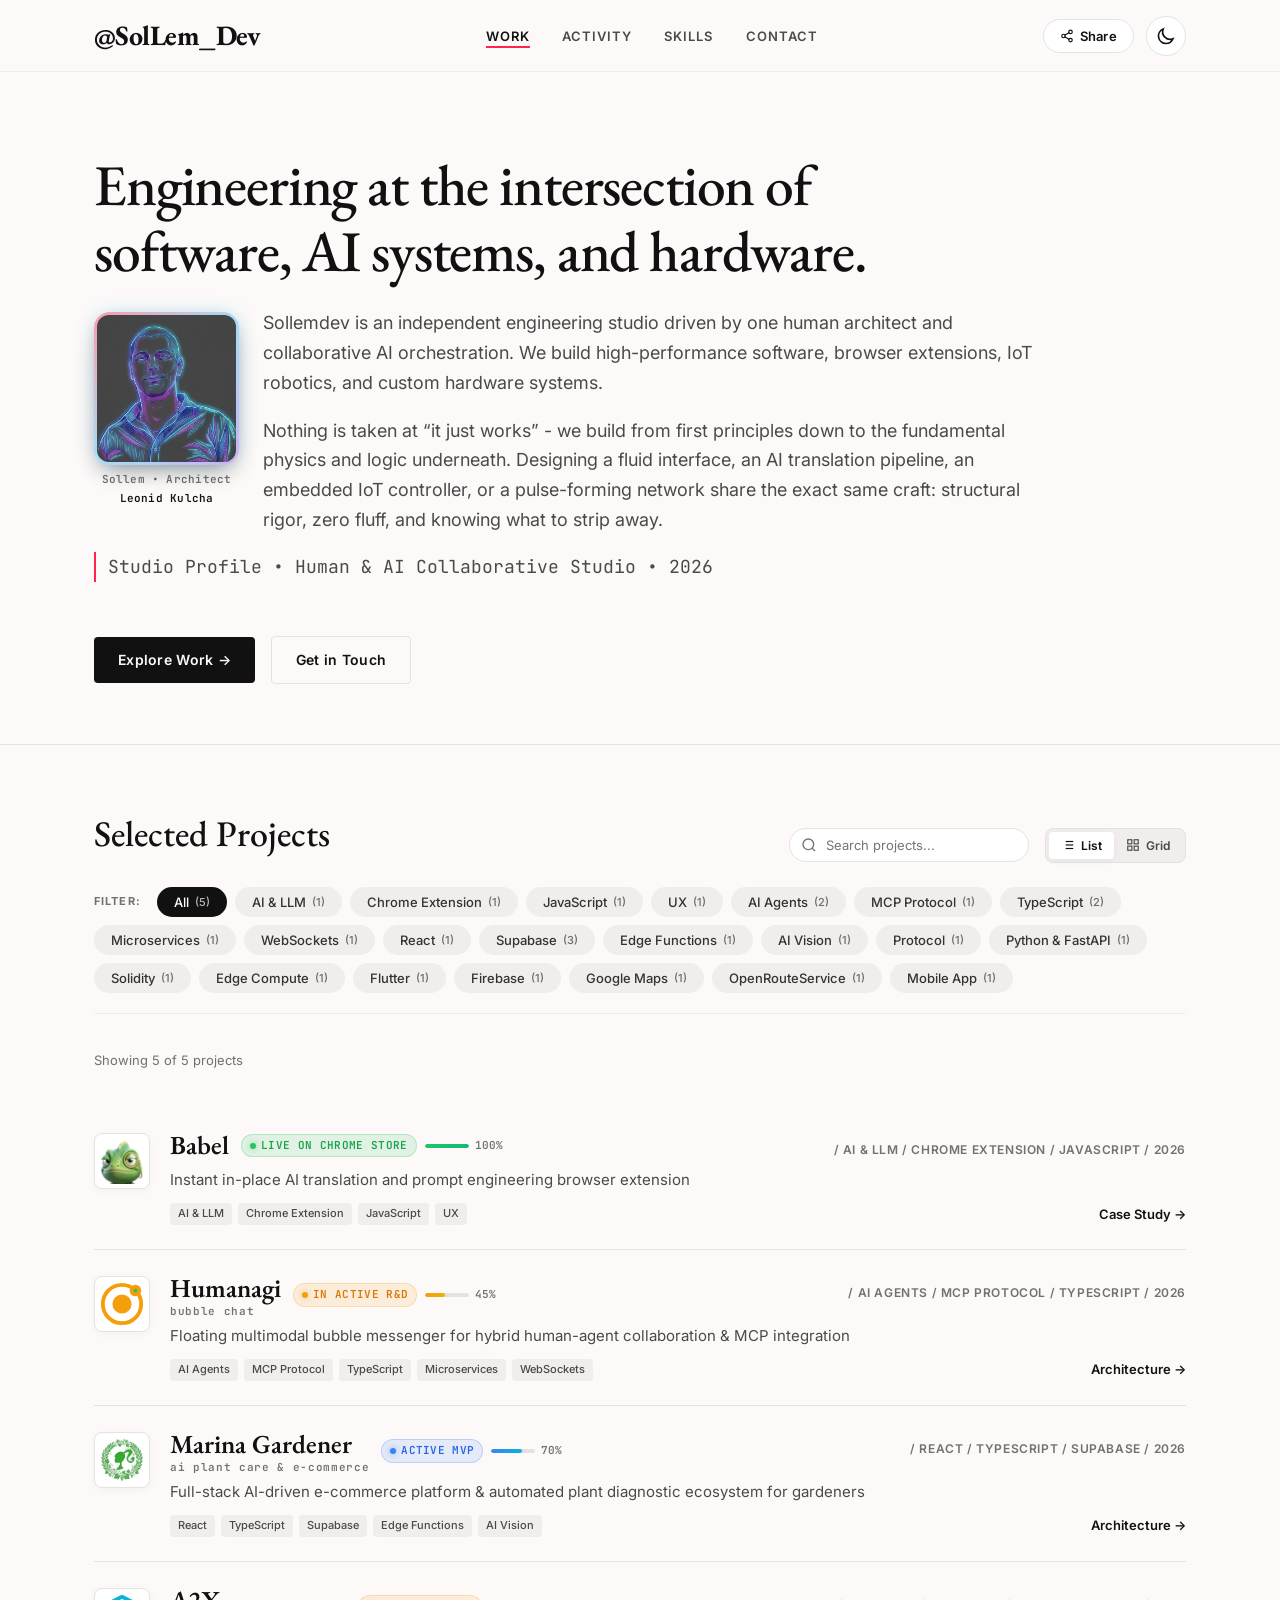
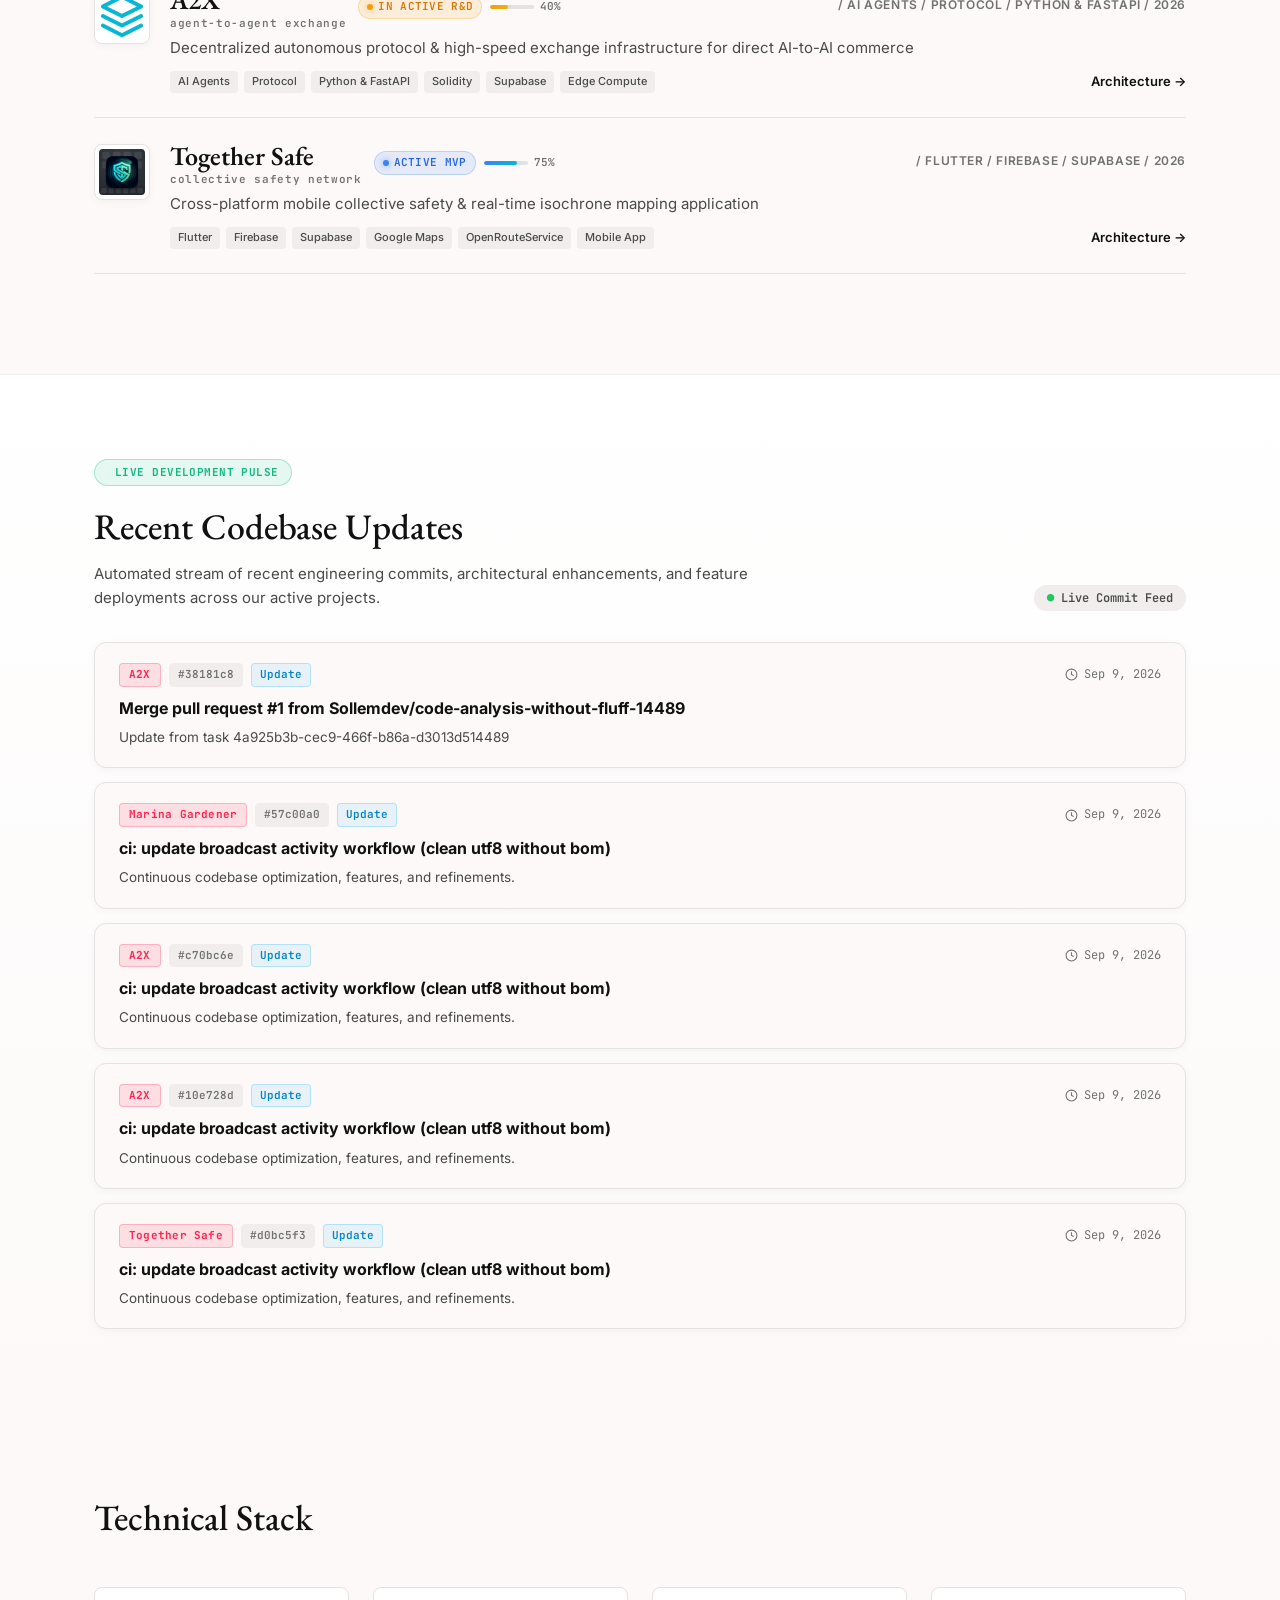
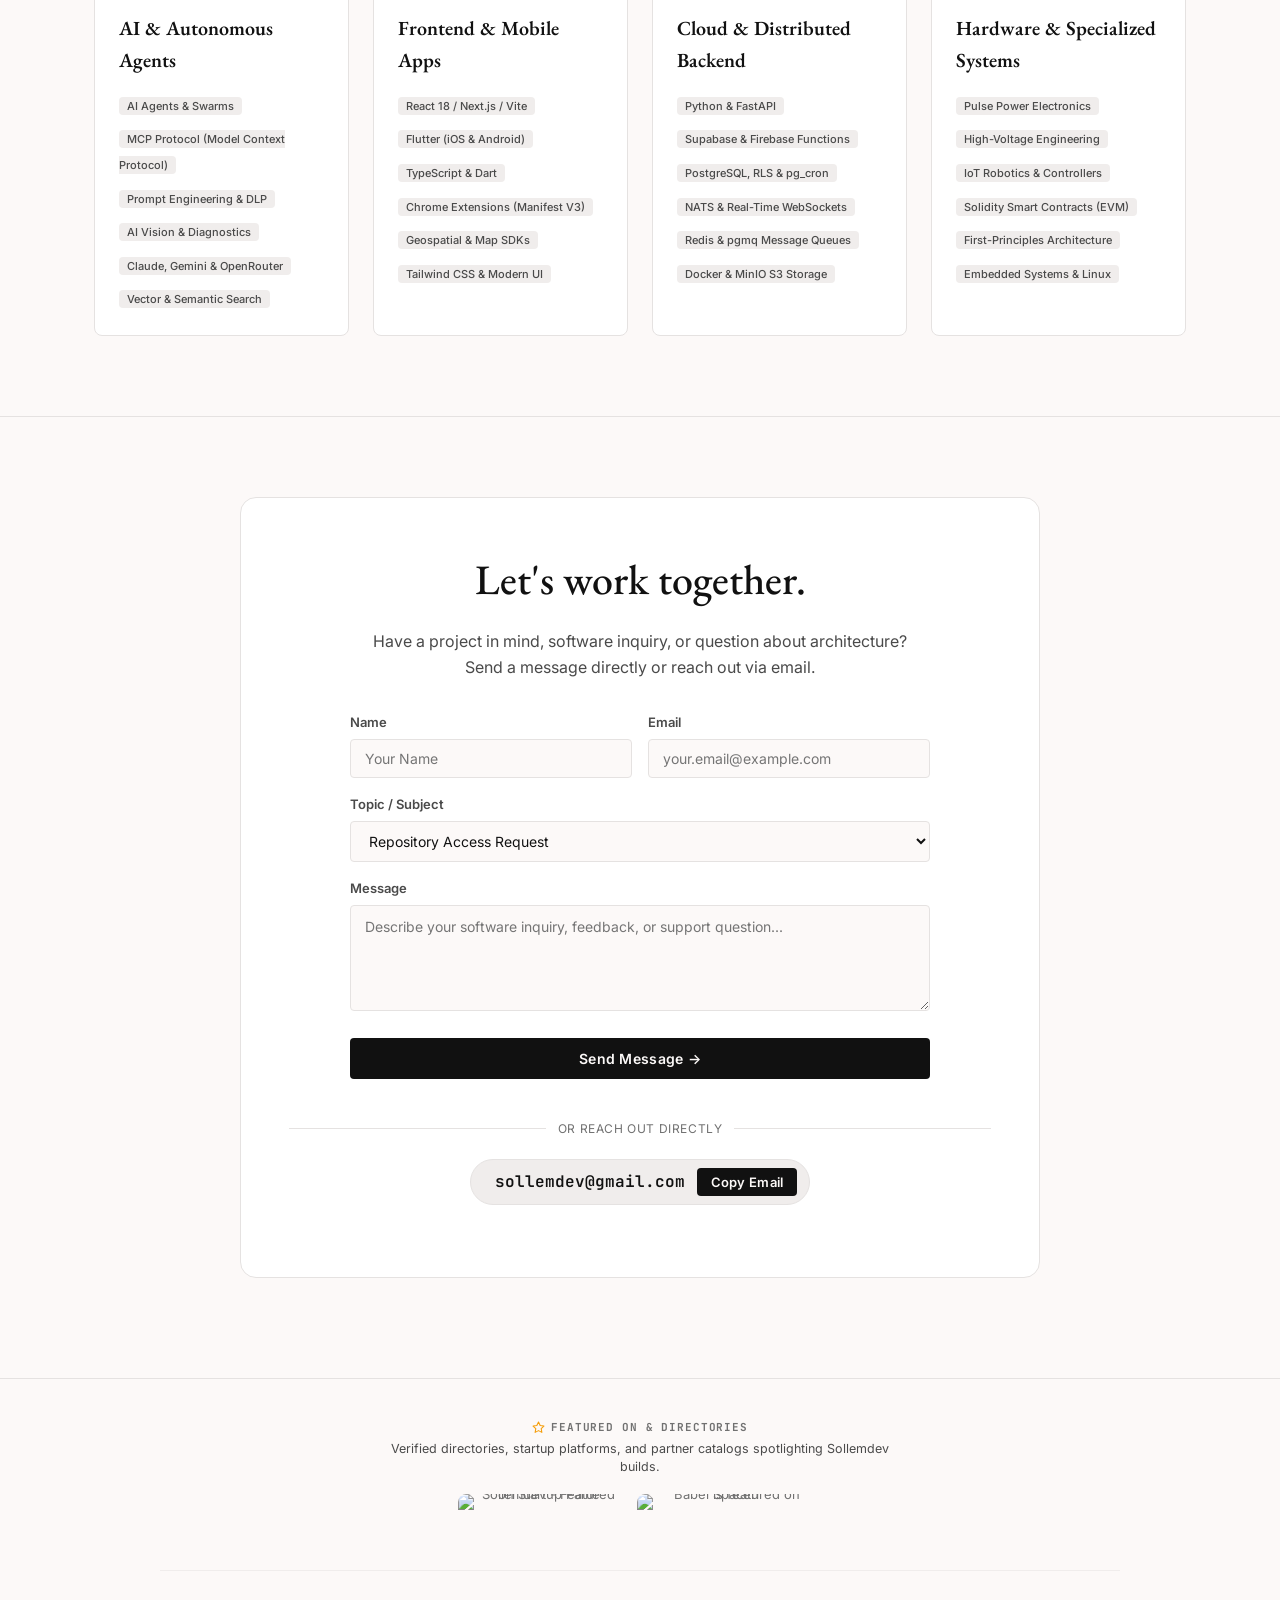
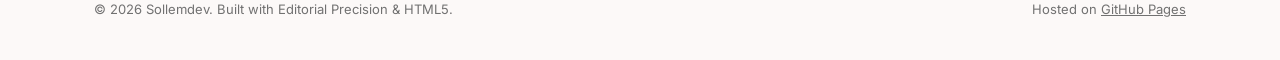
==== commit d65f0874: "feat(badges): add Spacerr partner badge to homepage and Babel landing" ====
--- a/index.html
+++ b/index.html
@@ -486,6 +486,9 @@
           <a href="https://startupfa.me/s/sollemdev?utm_source=sollemdev.github.io" target="_blank" rel="noopener noreferrer" class="partner-badge-card" title="Sollemdev - Featured on Startup Fame">
             <img src="https://startupfa.me/badges/featured/dark-rounded.webp" alt="Sollemdev - Featured on Startup Fame" width="171" height="54" loading="lazy" />
           </a>
+          <a href="https://spacerrapps.com/apps/babel?utm_source=badge&utm_medium=referral&utm_campaign=featured" target="_blank" rel="noopener noreferrer" class="partner-badge-card" title="Babel is featured on Spacerr">
+            <img src="https://spacerrapps.com/badge/babel.svg?v=2" alt="Babel is featured on Spacerr" width="192" height="54" loading="lazy" />
+          </a>
         </div>
       </div>
 
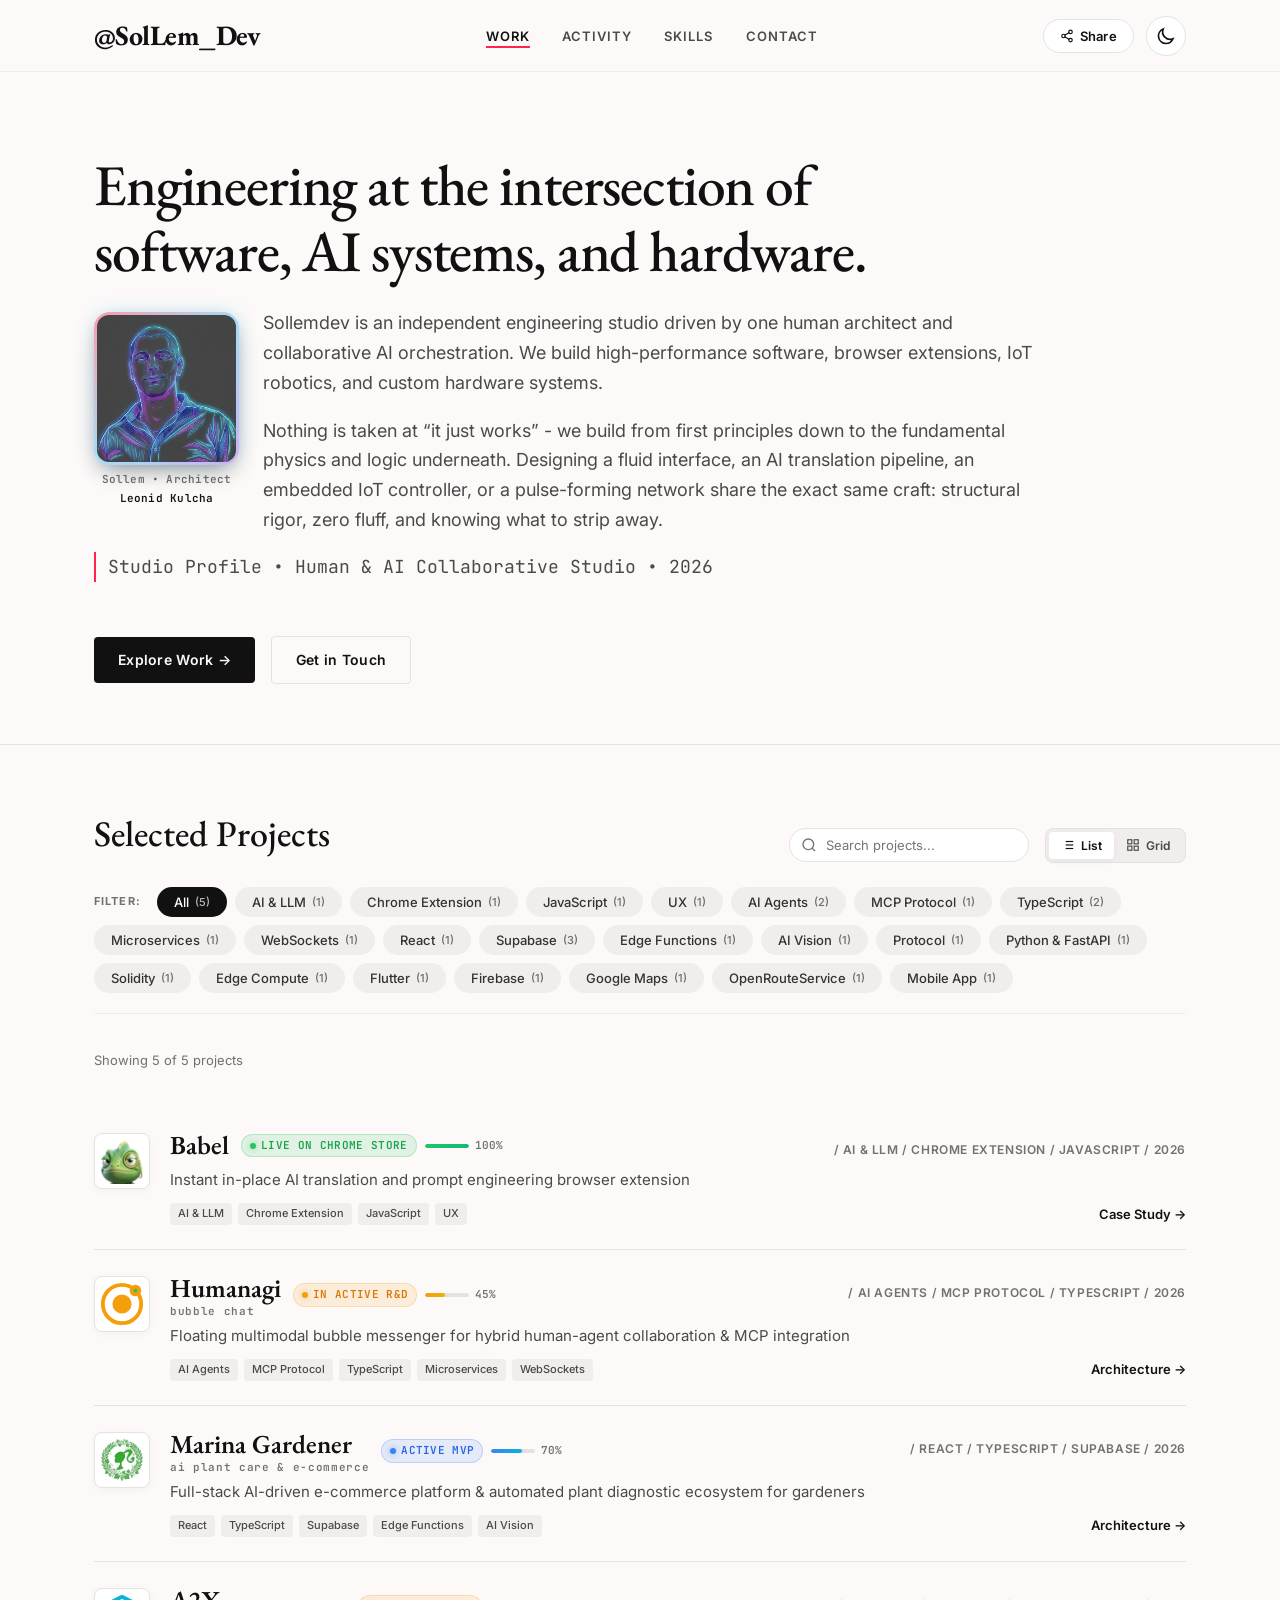
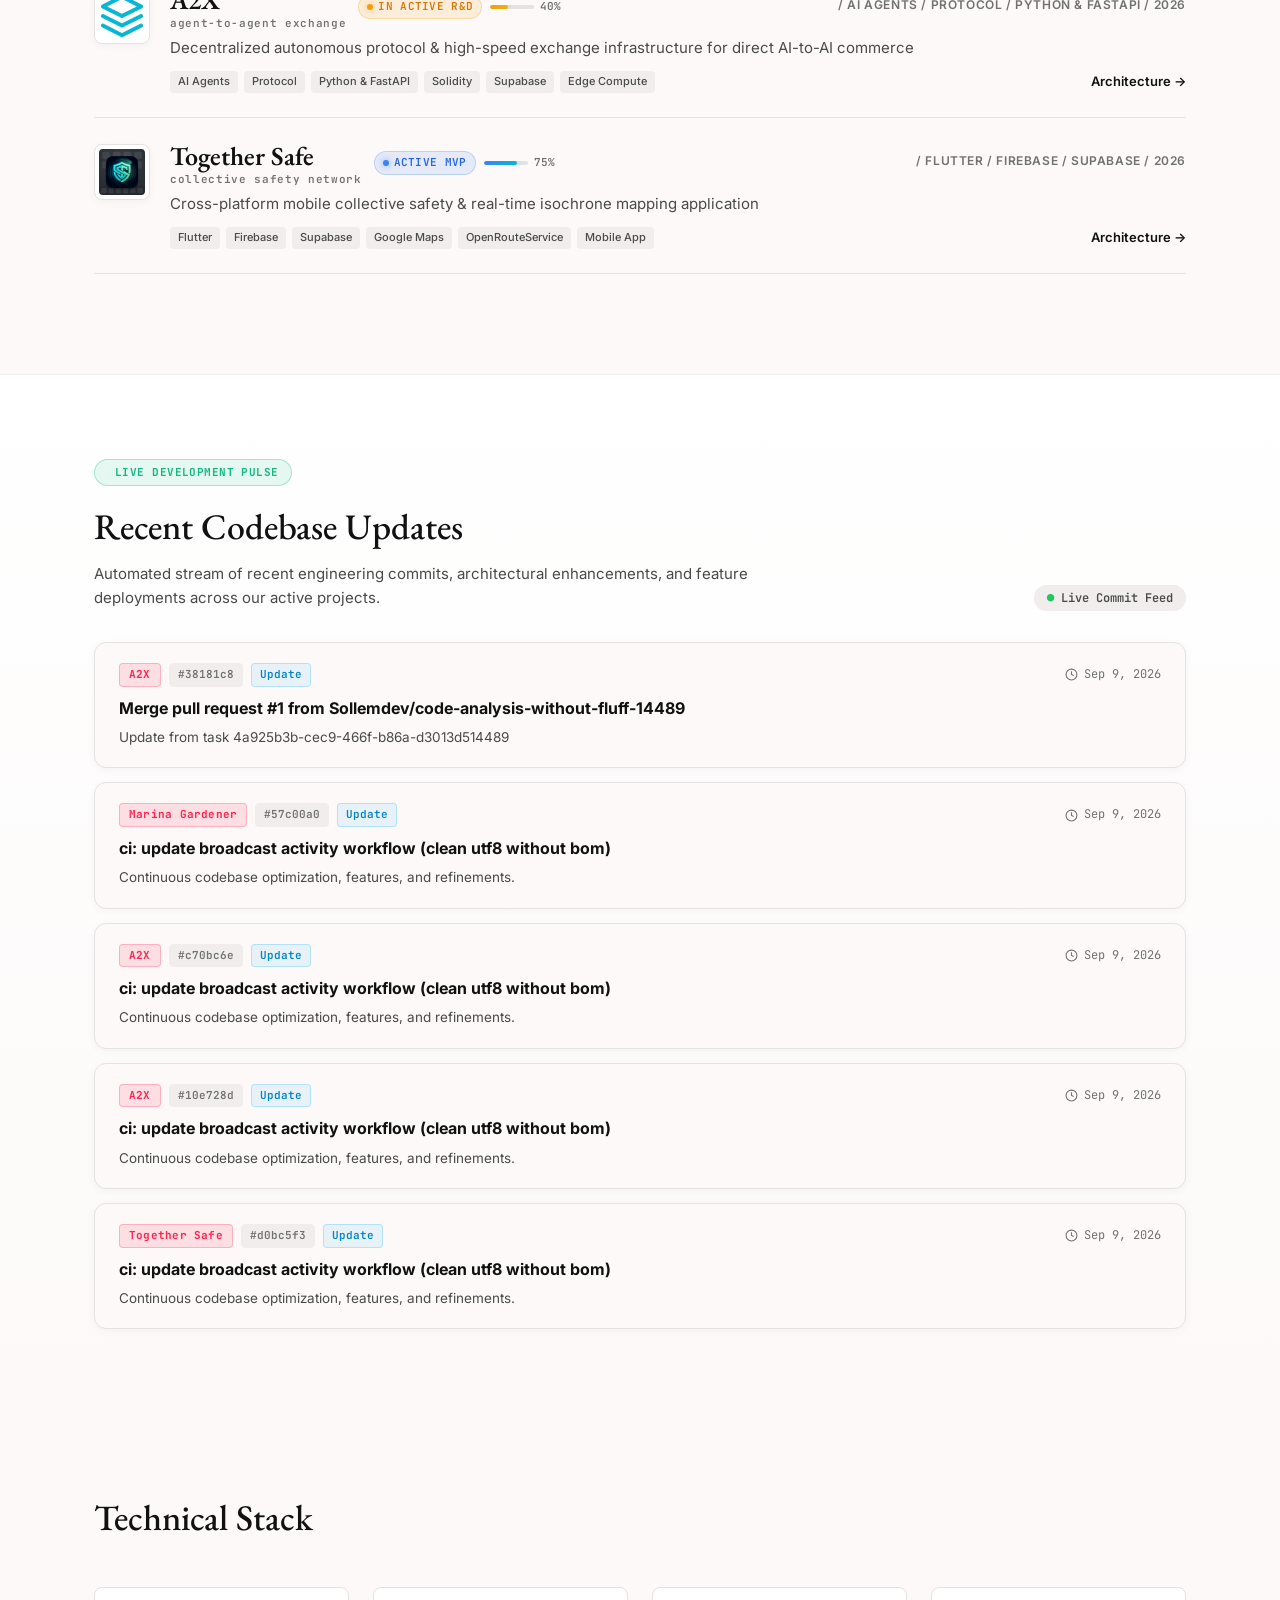
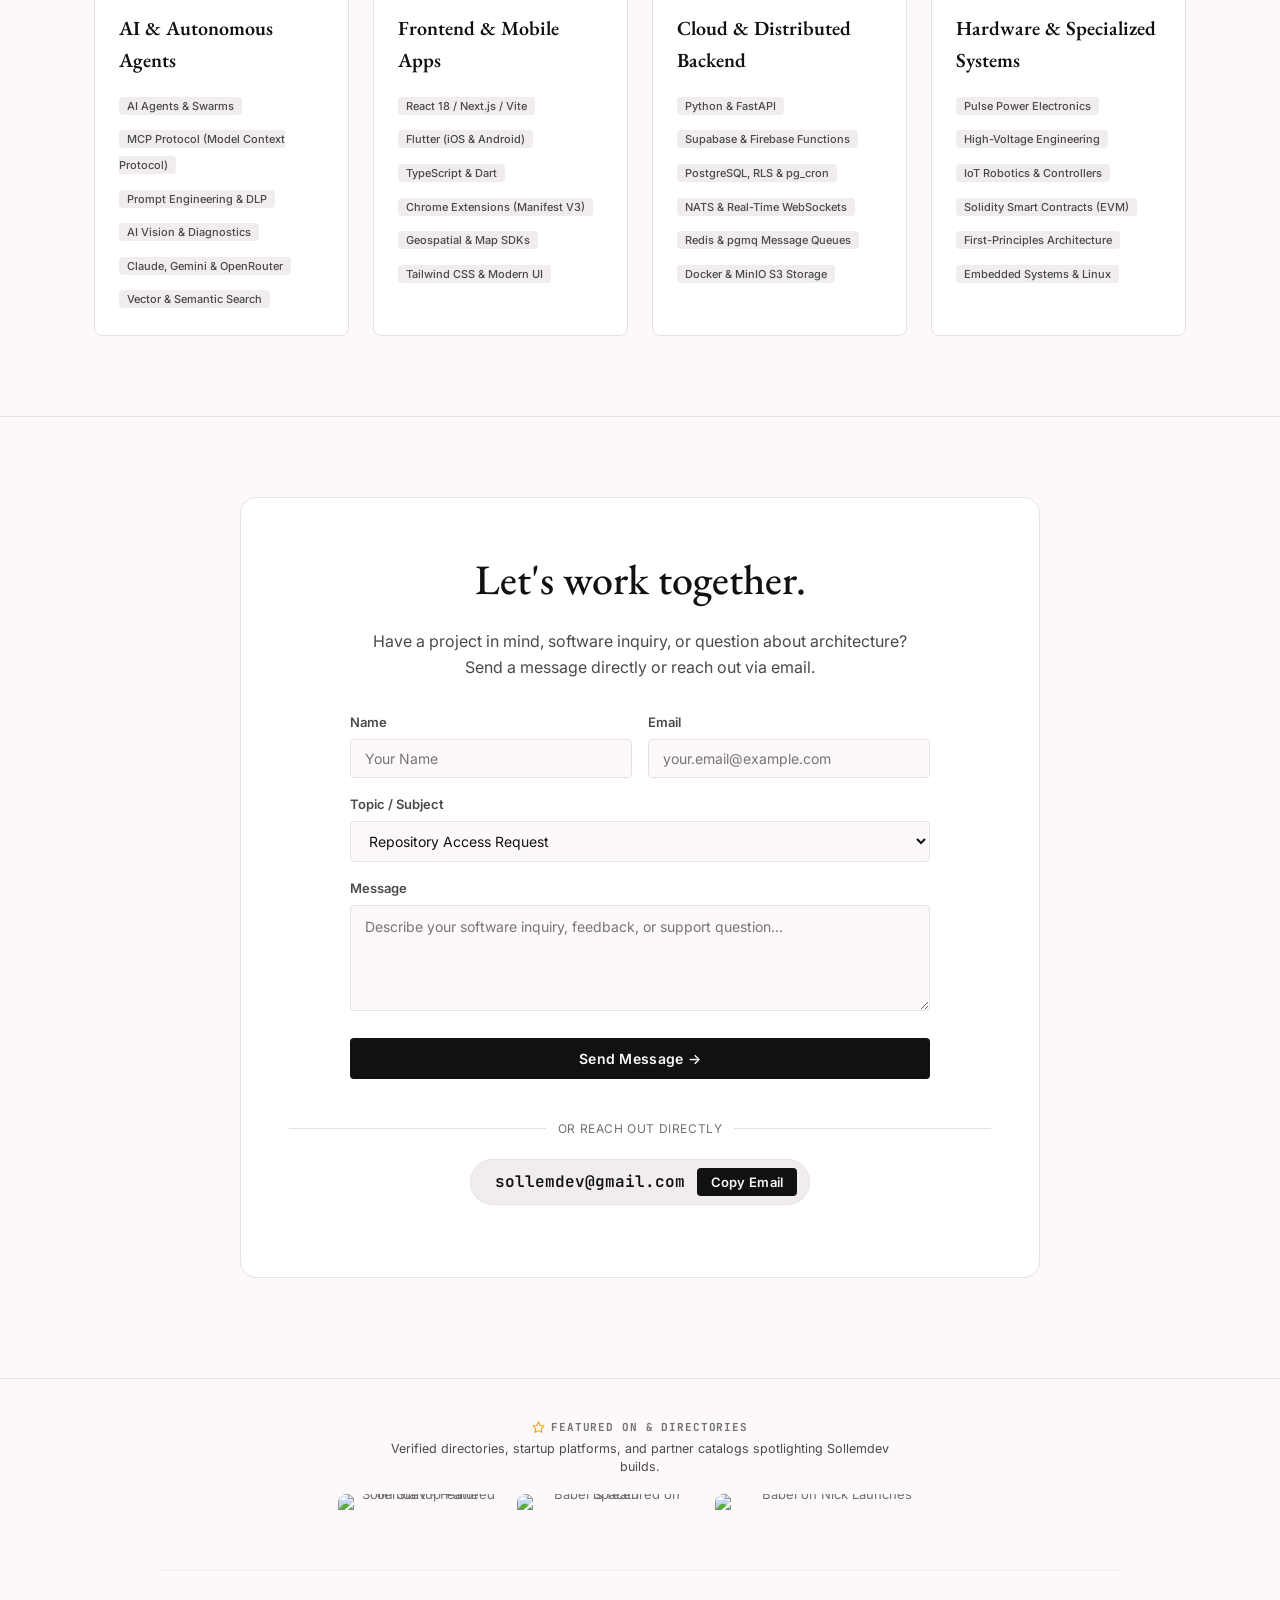
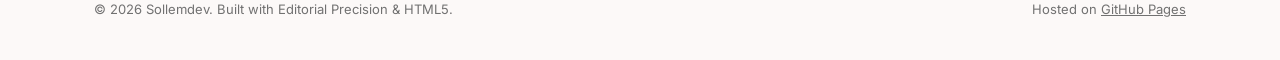
==== commit 9d0ad0d4: "feat(badges): add Nick Launches partner badge to homepage and Babel" ====
--- a/index.html
+++ b/index.html
@@ -489,6 +489,9 @@
           <a href="https://spacerrapps.com/apps/babel?utm_source=badge&utm_medium=referral&utm_campaign=featured" target="_blank" rel="noopener noreferrer" class="partner-badge-card" title="Babel is featured on Spacerr">
             <img src="https://spacerrapps.com/badge/babel.svg?v=2" alt="Babel is featured on Spacerr" width="192" height="54" loading="lazy" />
           </a>
+          <a href="https://nicklaunches.com/products/babel/?utm_source=sollemdev.github.io&utm_medium=badge&utm_campaign=featured" target="_blank" rel="noopener noreferrer" class="partner-badge-card" title="Babel on Nick Launches">
+            <img src="https://nicklaunches.com/badges/featured-dark.png" alt="Babel on Nick Launches" width="244" height="56" loading="lazy" />
+          </a>
         </div>
       </div>
 
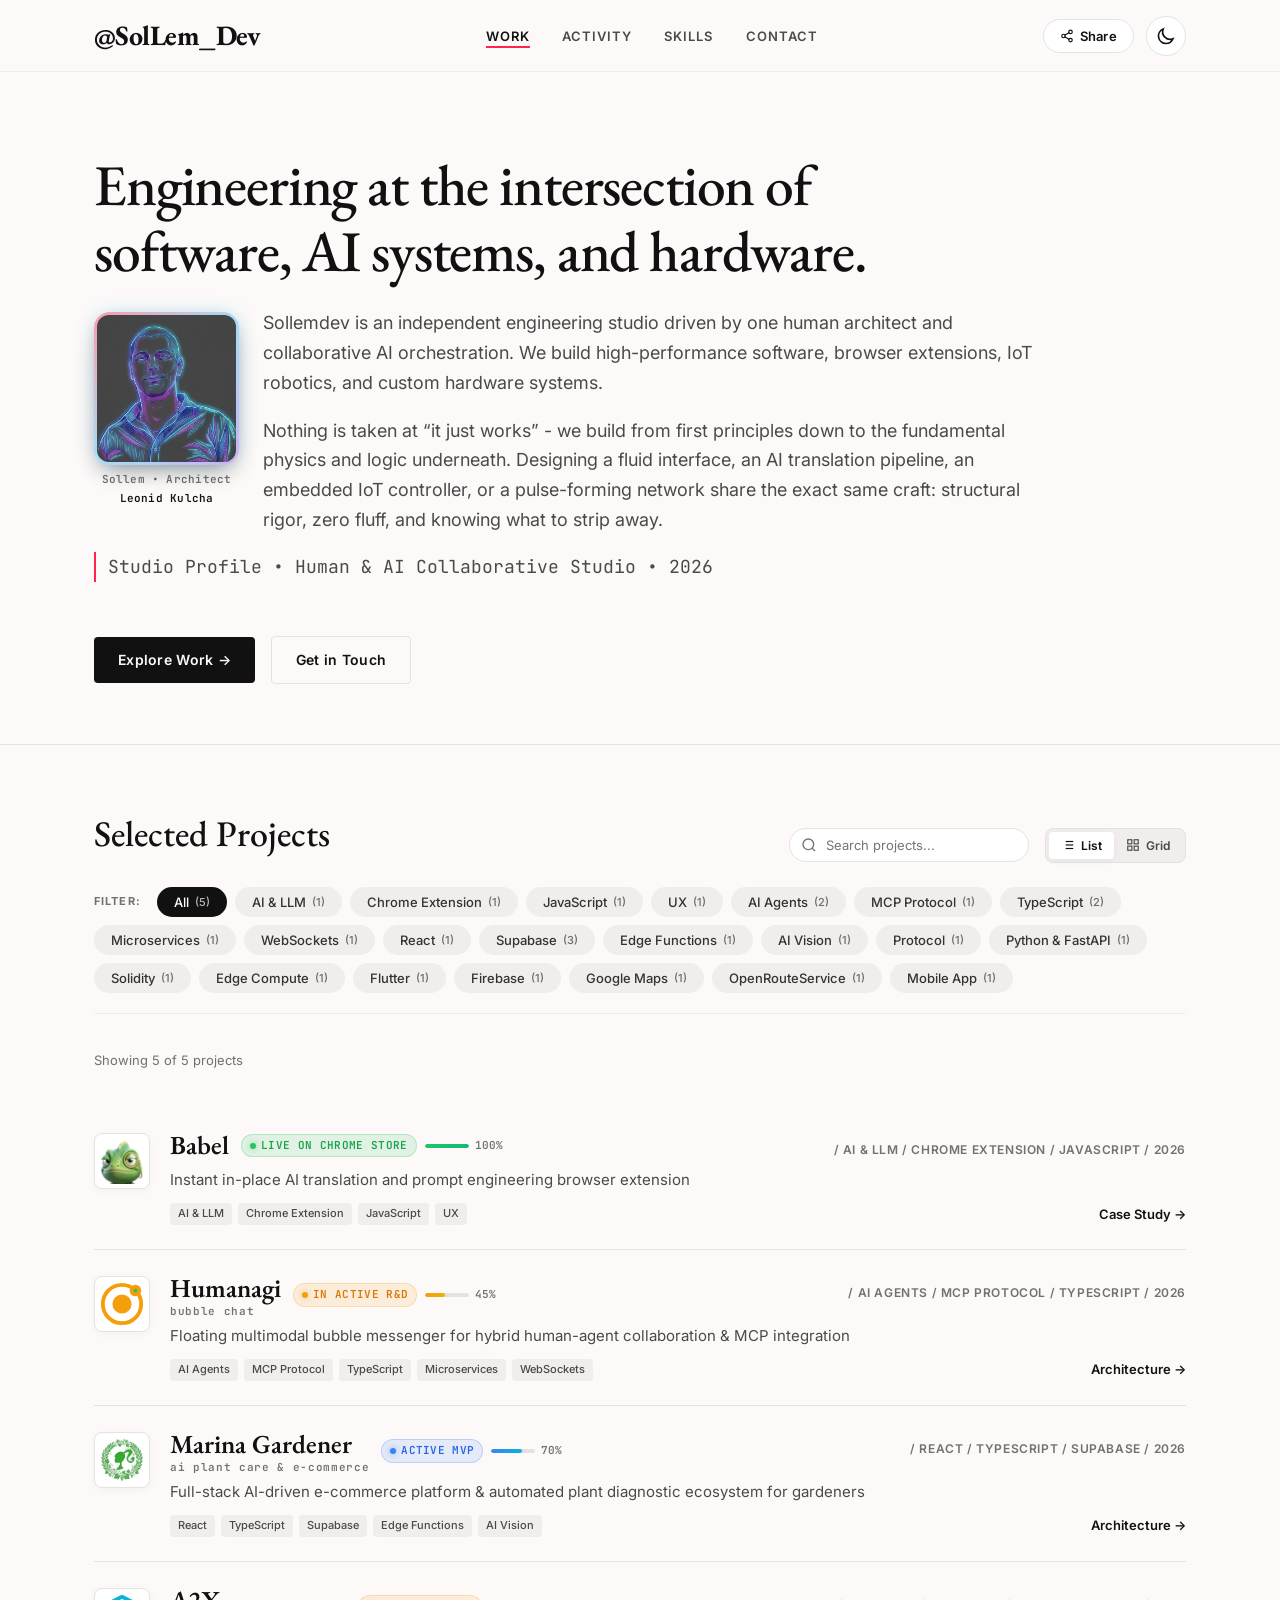
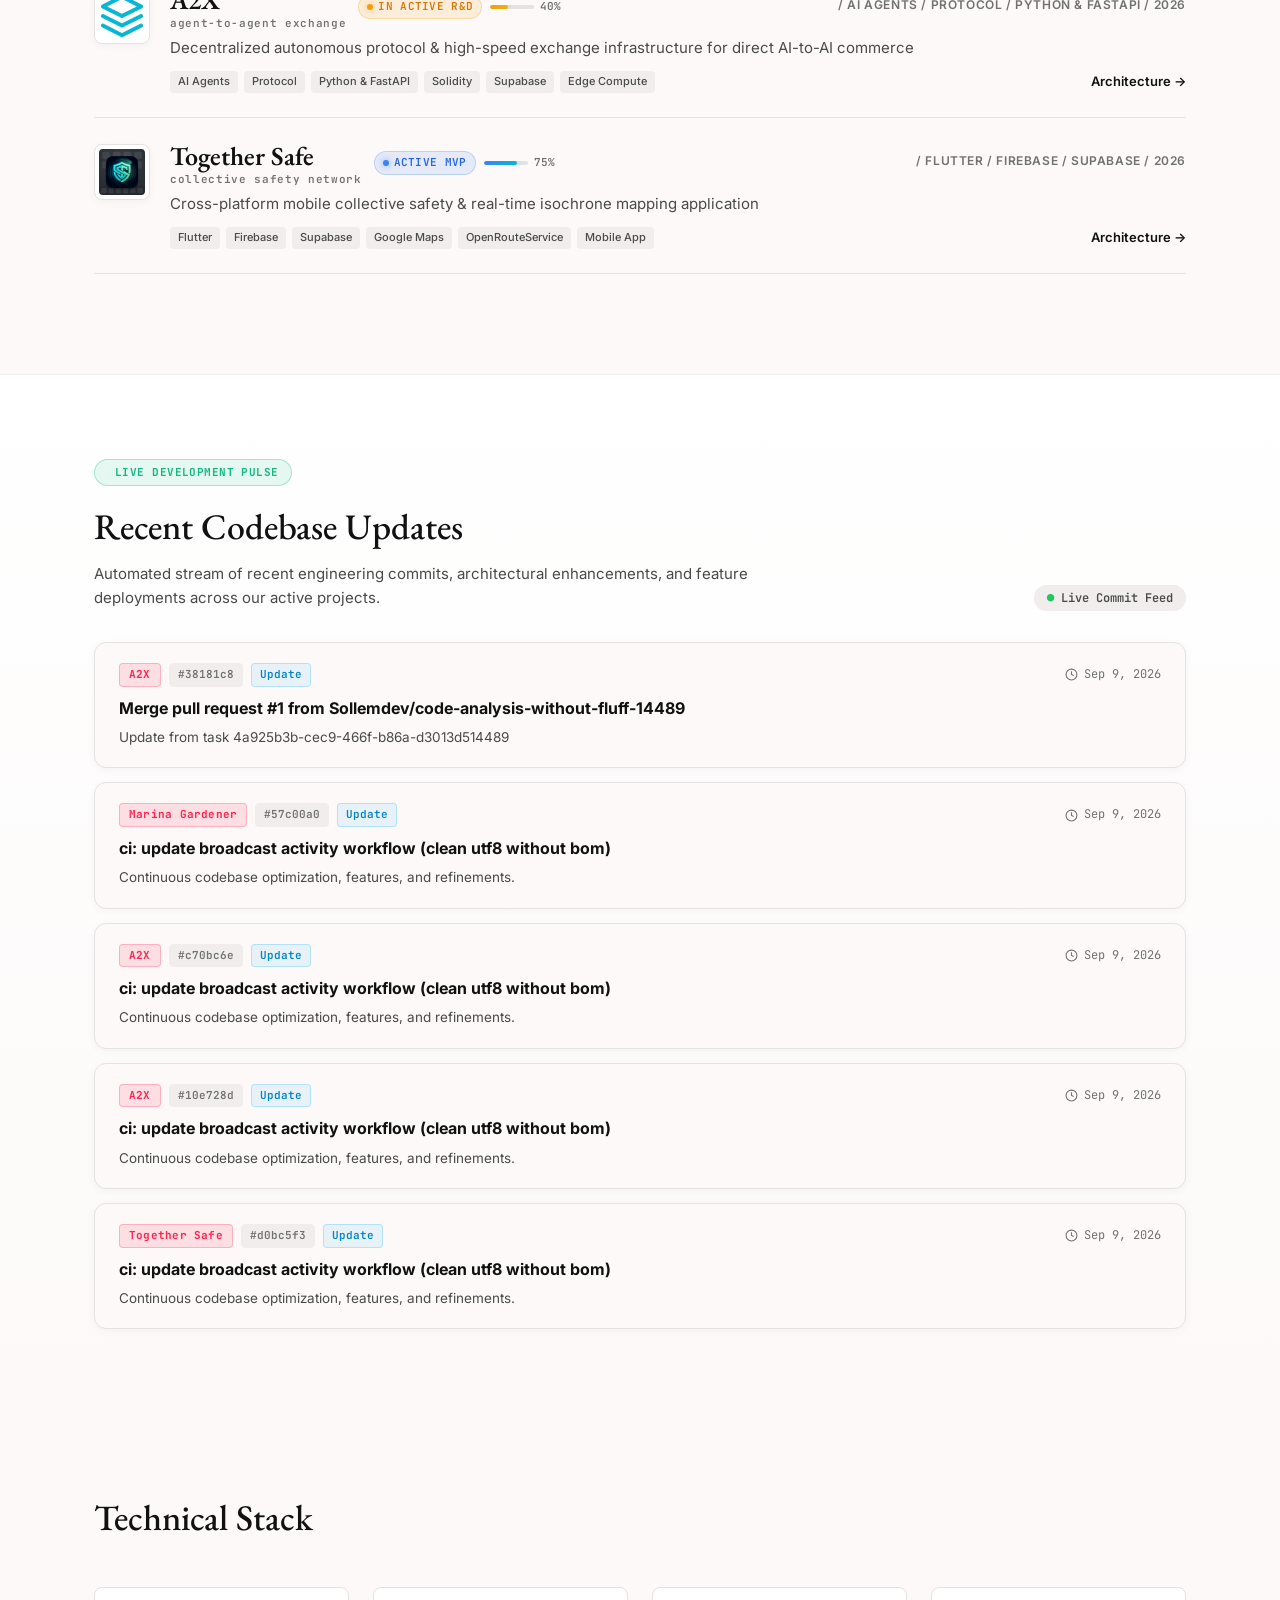
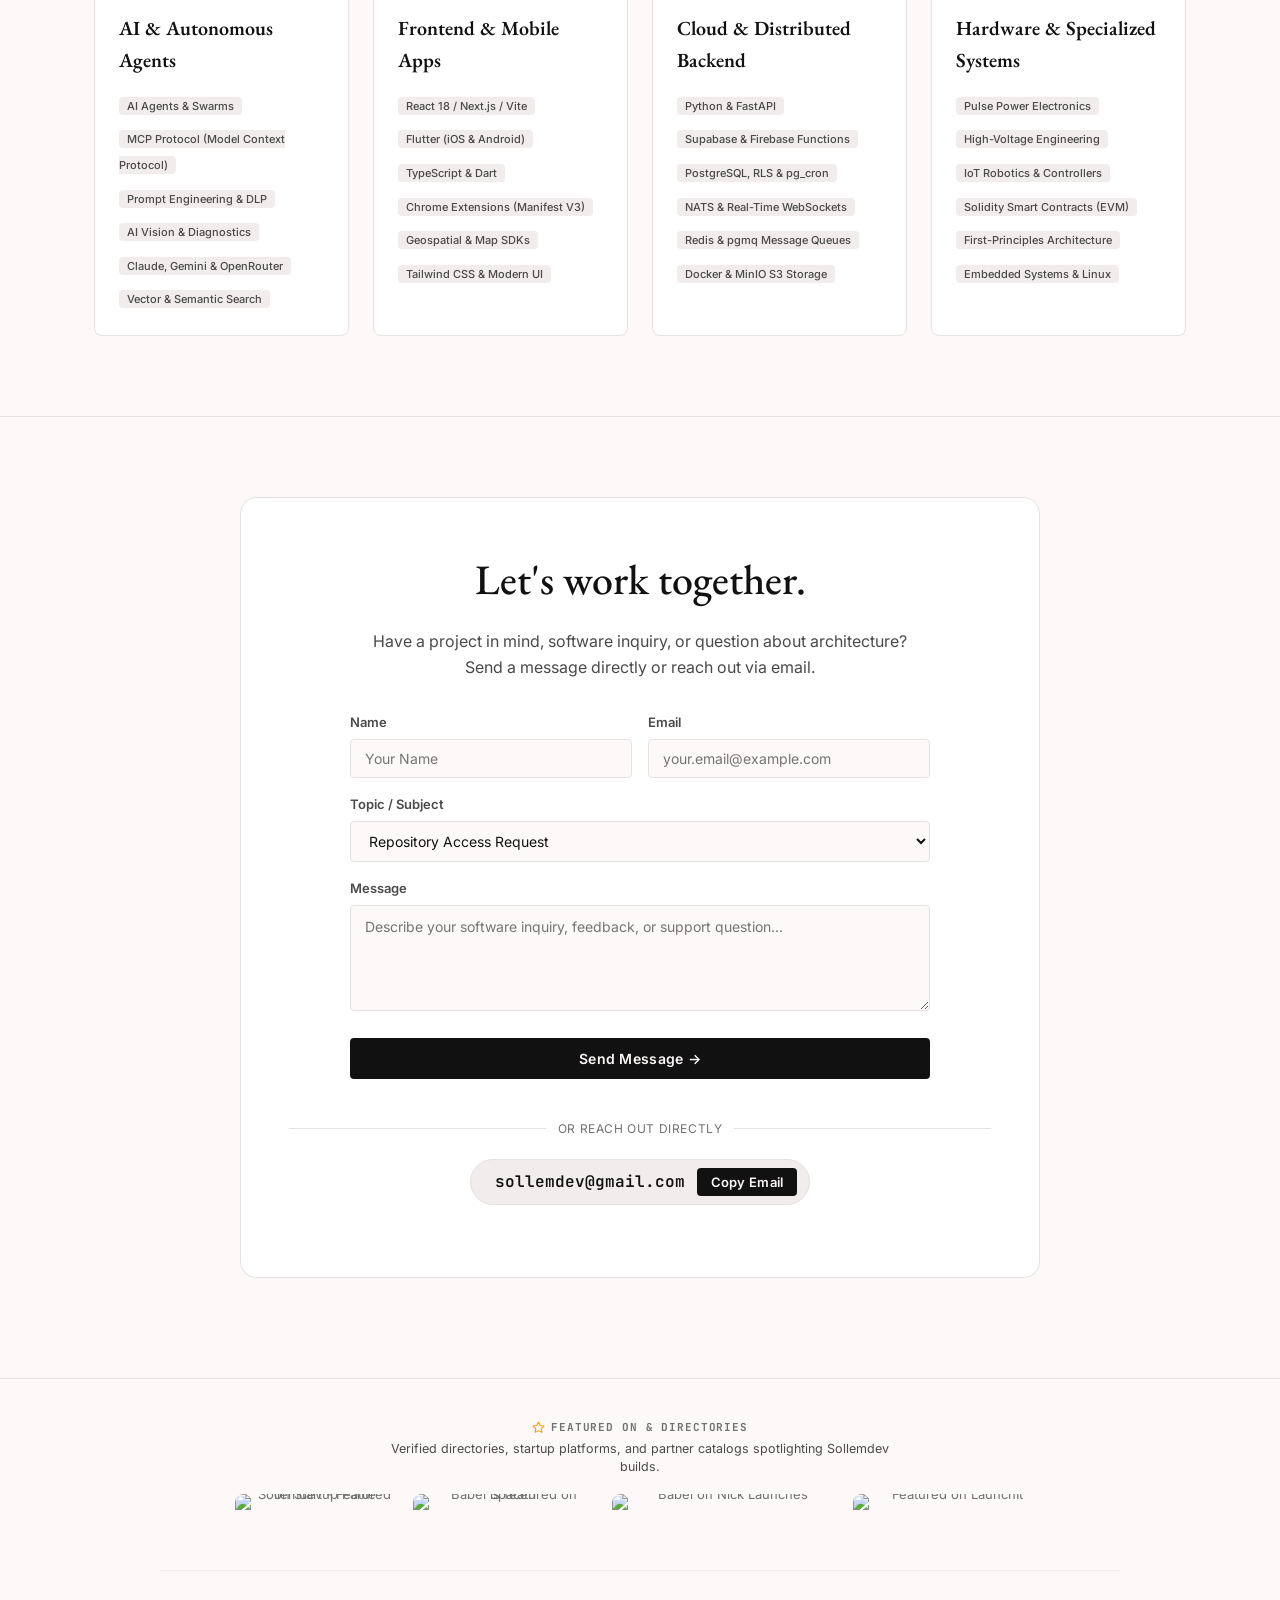
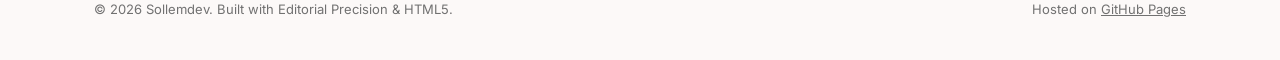
==== commit 4e7a7384: "feat(badges): add LaunchIt badge and optimize mobile badge layout into compact 2-column grid" ====
--- a/index.html
+++ b/index.html
@@ -492,6 +492,9 @@
           <a href="https://nicklaunches.com/products/babel/?utm_source=sollemdev.github.io&utm_medium=badge&utm_campaign=featured" target="_blank" rel="noopener noreferrer" class="partner-badge-card" title="Babel on Nick Launches">
             <img src="https://nicklaunches.com/badges/featured-dark.png" alt="Babel on Nick Launches" width="244" height="56" loading="lazy" />
           </a>
+          <a href="https://launchit.fast" target="_blank" rel="noopener noreferrer" class="partner-badge-card" title="Featured on LaunchIt">
+            <img src="https://launchit.fast/img/launching.svg" alt="Featured on LaunchIt" width="200" height="54" loading="lazy" />
+          </a>
         </div>
       </div>
 
--- a/css/style.css
+++ b/css/style.css
@@ -1887,6 +1887,69 @@
   transition: transform var(--transition-fast);
 }
 
+@media (max-width: 640px) {
+  .partner-badges-block {
+    gap: 8px;
+    padding-bottom: 18px;
+    margin-bottom: 2px;
+  }
+
+  .partner-badges-sub {
+    font-size: 11.5px;
+    line-height: 1.35;
+    max-width: 320px;
+  }
+
+  .partner-badges-list {
+    display: grid;
+    grid-template-columns: repeat(2, minmax(0, 1fr));
+    gap: 8px 10px;
+    width: 100%;
+    max-width: 380px;
+    margin: 4px auto 0;
+    align-items: center;
+    justify-items: center;
+  }
+
+  .partner-badges-list > .partner-badge-card:last-child:nth-child(odd) {
+    grid-column: 1 / -1;
+    justify-self: center;
+  }
+
+  .partner-badge-card {
+    width: 100%;
+    max-width: 175px;
+    display: flex;
+    justify-content: center;
+    align-items: center;
+  }
+
+  .partner-badge-card img {
+    height: 38px;
+    max-height: 38px;
+    max-width: 100%;
+    width: auto;
+    object-fit: contain;
+    border-radius: 6px;
+  }
+}
+
+@media (max-width: 380px) {
+  .partner-badges-list {
+    gap: 6px 8px;
+    max-width: 310px;
+  }
+
+  .partner-badge-card {
+    max-width: 145px;
+  }
+
+  .partner-badge-card img {
+    height: 34px;
+    max-height: 34px;
+  }
+}
+
 /* Modal Popup */
 .modal-backdrop {
   position: fixed;
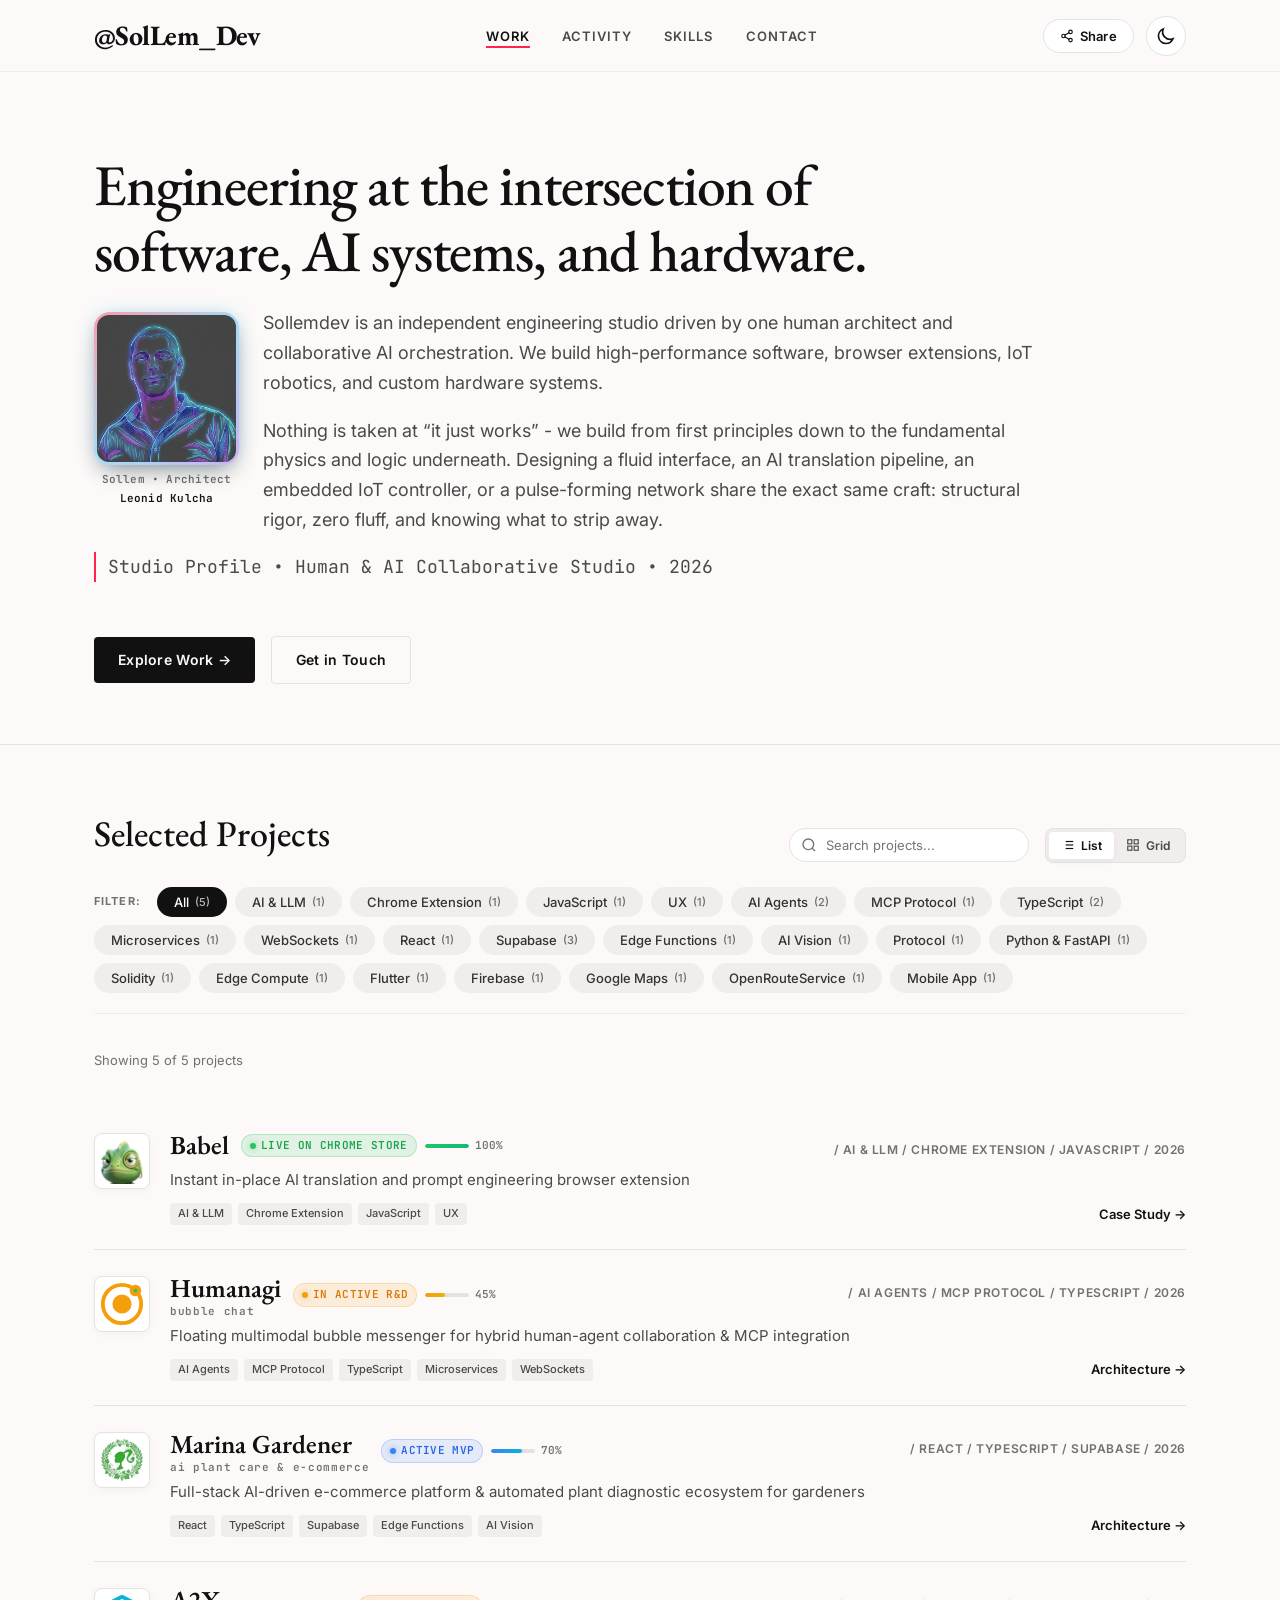
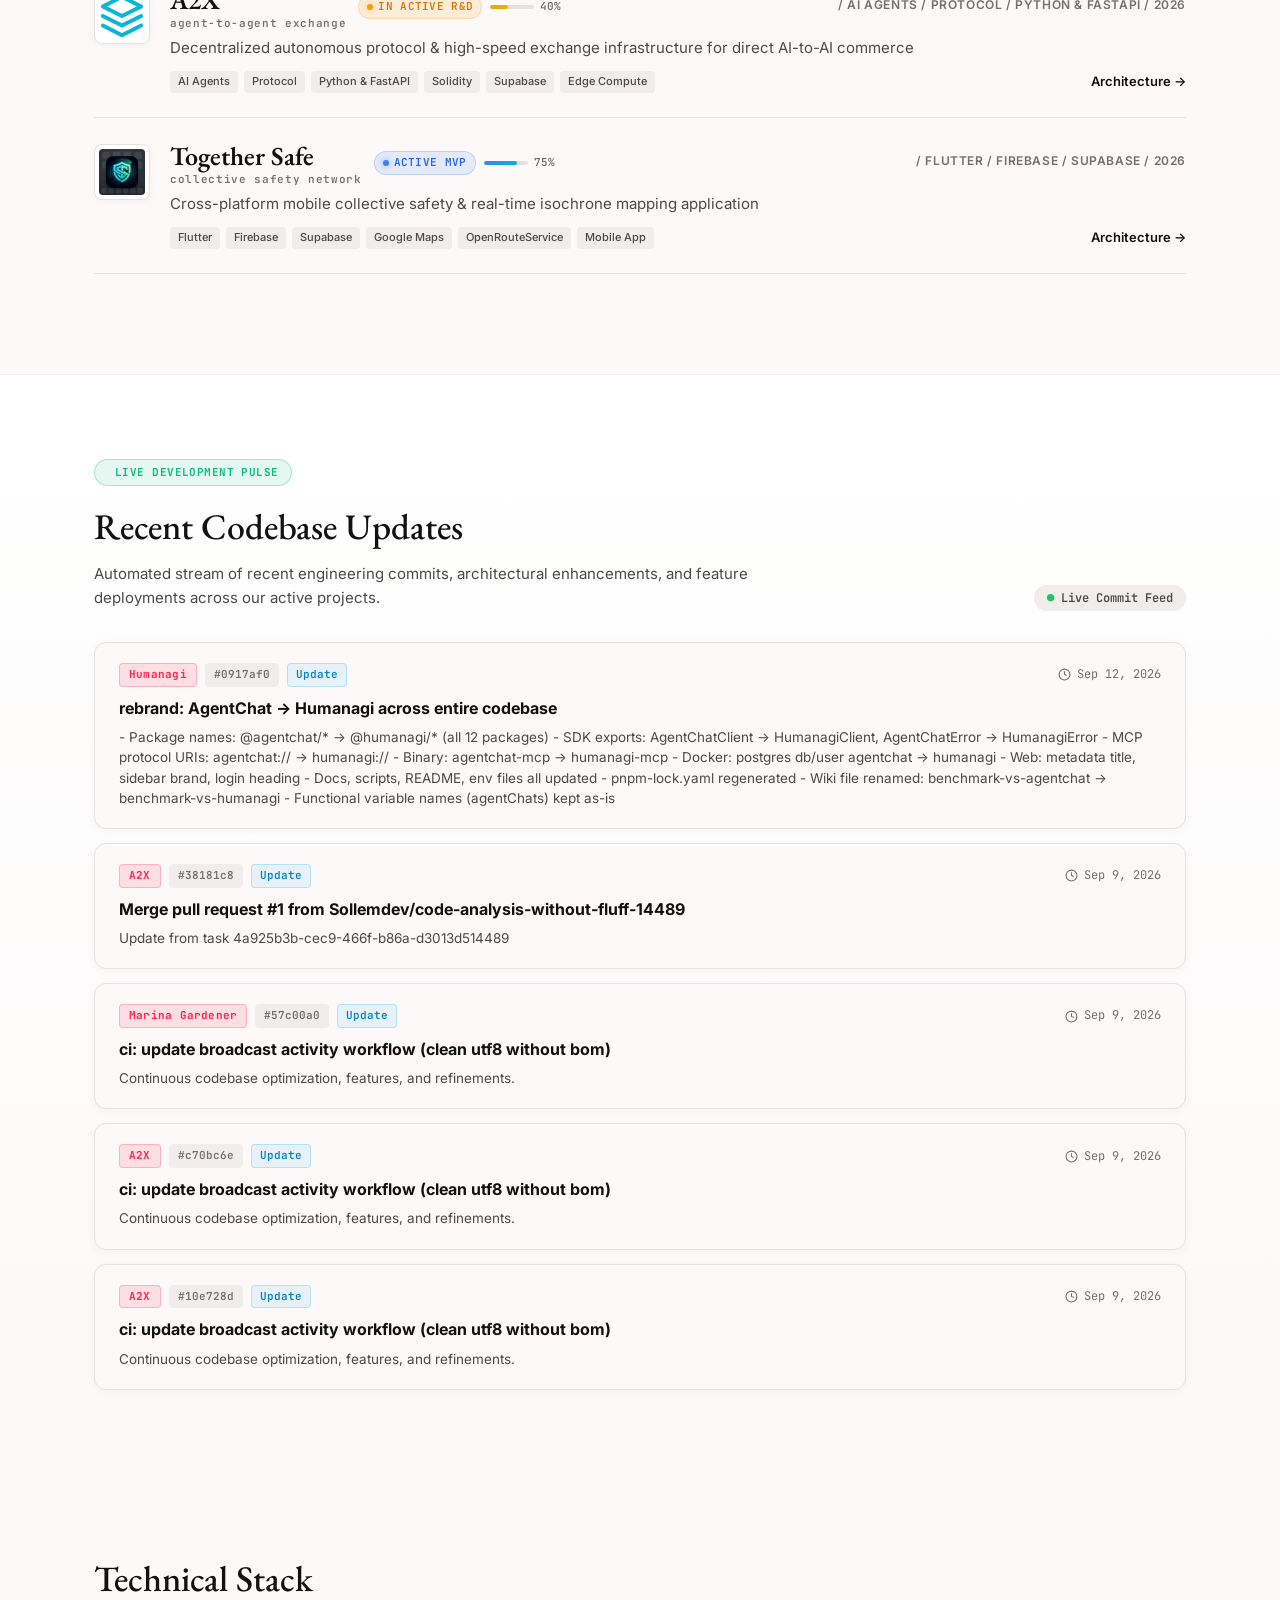
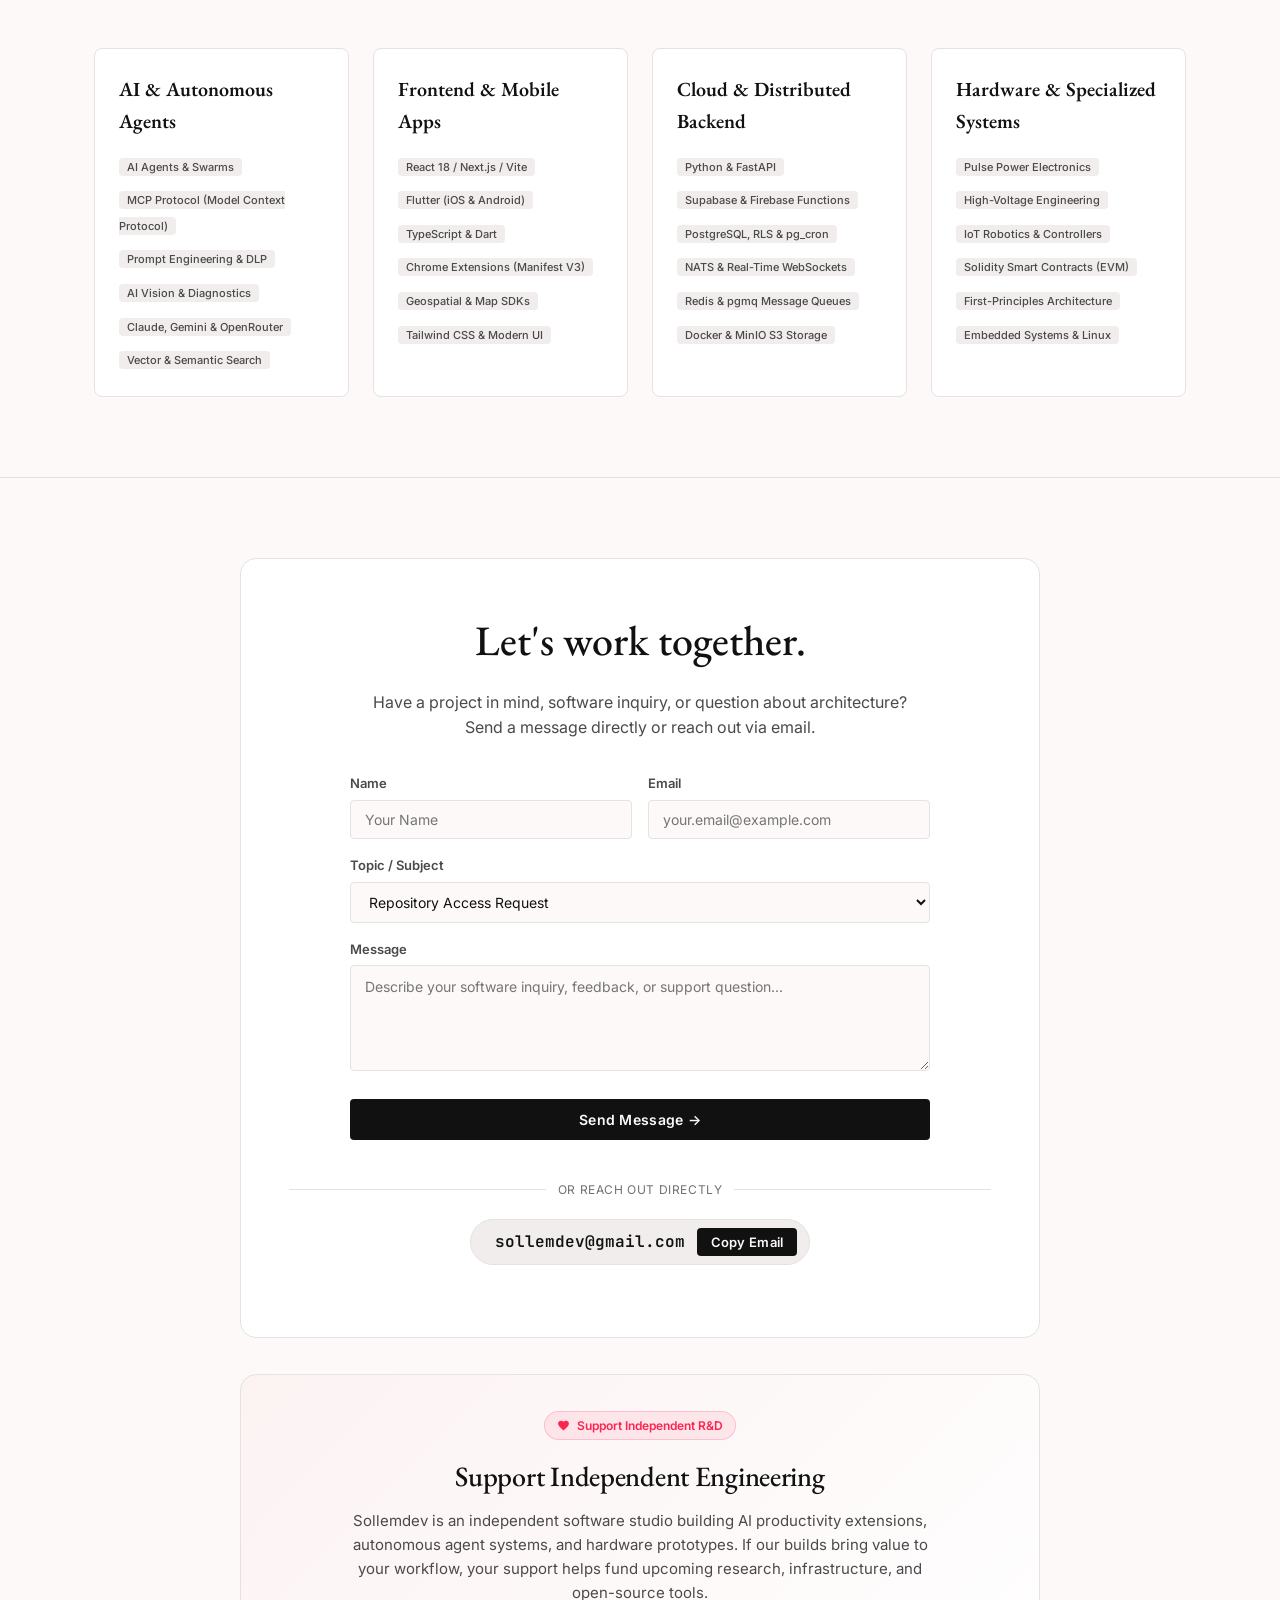
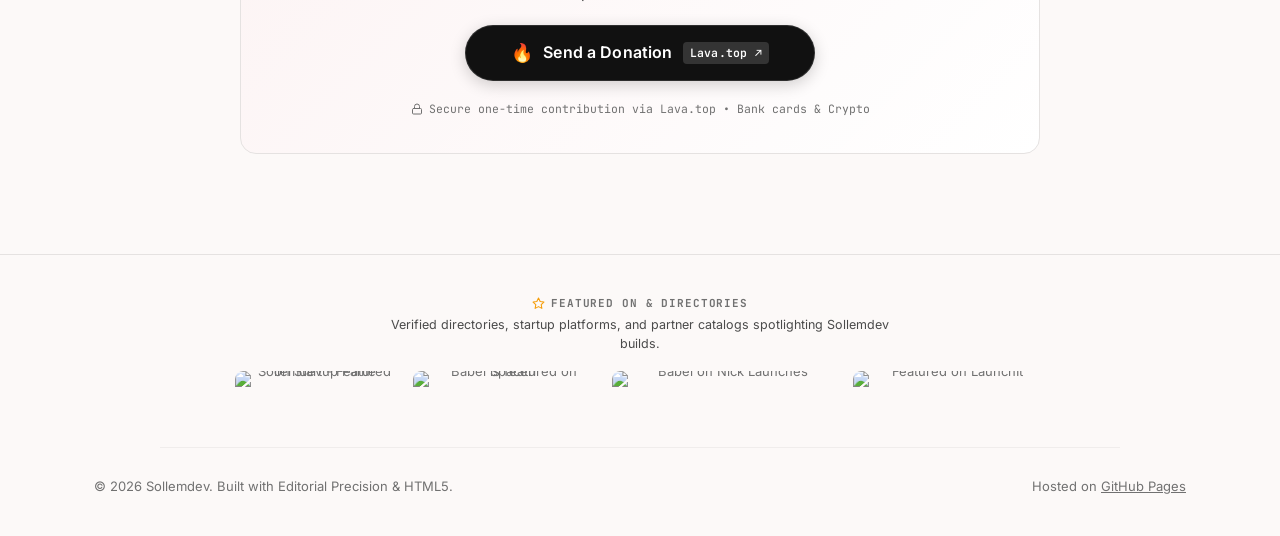
==== commit c8c67ec7: "feat: add studio donation block with Lava.top and Babel news subscription with RSS feed" ====
--- a/index.html
+++ b/index.html
@@ -82,7 +82,7 @@
   <link href="https://fonts.googleapis.com/css2?family=EB+Garamond:ital,wght@0,400;0,500;0,600;0,700;1,400;1,600&family=Inter:wght@400;500;600;700&family=JetBrains+Mono:wght@400;600&display=swap" rel="stylesheet" />
   
   <!-- Stylesheet -->
-  <link rel="stylesheet" href="css/style.css?v=1.10.8" />
+  <link rel="stylesheet" href="css/style.css?v=1.10.9" />
 </head>
 <body>
 
@@ -122,6 +122,10 @@
             <a href="https://t.me/share/url?url=https%3A%2F%2Fsollemdev.github.io%2F&text=Sollemdev%20Studio%20%E2%80%94%20Software%2C%20AI%20Systems%20%26%20Hardware" target="_blank" rel="noopener noreferrer" class="header-share-item">
               <svg width="13" height="13" viewBox="0 0 24 24" fill="currentColor"><path d="M12 0C5.373 0 0 5.373 0 12s5.373 12 12 12 12-5.373 12-12S18.627 0 12 0zm5.562 8.161c-.18.847-.96 4.966-1.357 7.085-.168.898-.5 1.199-.821 1.229-.698.064-1.228-.46-1.905-.904-1.06-.694-1.659-1.126-2.687-1.803-1.188-.783-.418-1.213.259-1.916.177-.184 3.247-2.977 3.307-3.23.007-.032.014-.15-.056-.212s-.174-.041-.249-.024c-.106.024-1.793 1.14-5.061 3.345-.479.329-.913.489-1.302.481-.428-.009-1.252-.242-1.865-.442-.751-.244-1.349-.374-1.297-.789.027-.216.325-.437.893-.664 3.498-1.524 5.831-2.529 7.001-3.014 3.332-1.386 4.025-1.627 4.477-1.635.099-.002.321.023.465.14.121.099.155.232.171.326.016.093.036.307.02.474z"/></svg>
               <span>Telegram</span>
+            </a>
+            <a href="https://www.facebook.com/sharer/sharer.php?u=https%3A%2F%2Fsollemdev.github.io%2F" target="_blank" rel="noopener noreferrer" class="header-share-item">
+              <svg width="13" height="13" viewBox="0 0 24 24" fill="currentColor"><path d="M24 12.073c0-6.627-5.373-12-12-12s-12 5.373-12 12c0 5.99 4.388 10.954 10.125 11.854v-8.385H7.078v-3.47h3.047V9.43c0-3.007 1.792-4.669 4.533-4.669 1.312 0 2.686.235 2.686.235v2.953H15.83c-1.491 0-1.956.925-1.956 1.874v2.25h3.328l-.532 3.47h-2.796v8.385C19.612 23.027 24 18.062 24 12.073z"/></svg>
+              <span>Facebook</span>
             </a>
             <a href="https://www.linkedin.com/sharing/share-offsite/?url=https%3A%2F%2Fsollemdev.github.io%2F" target="_blank" rel="noopener noreferrer" class="header-share-item">
               <svg width="13" height="13" viewBox="0 0 24 24" fill="currentColor"><path d="M19 0h-14c-2.761 0-5 2.239-5 5v14c0 2.761 2.239 5 5 5h14c2.762 0 5-2.239 5-5v-14c0-2.761-2.238-5-5-5zm-11 19h-3v-11h3v11zm-1.5-12.268c-.966 0-1.75-.79-1.75-1.764s.784-1.764 1.75-1.764 1.75.79 1.75 1.764-.783 1.764-1.75 1.764zm13.5 12.268h-3v-5.604c0-3.368-4-3.113-4 0v5.604h-3v-11h3v1.765c1.396-2.586 7-2.777 7 2.476v6.759z"/></svg>
@@ -462,6 +466,31 @@
             <button onclick="copyEmail()" class="btn-primary" style="padding: 6px 14px; font-size: 13px;" id="copy-btn">
               Copy Email
             </button>
+          </div>
+        </div>
+
+        <!-- Donation / Support Studio Block -->
+        <div class="donate-card" id="donate">
+          <div class="donate-badge-wrap">
+            <span class="meta-pill highlight">
+              <svg width="13" height="13" viewBox="0 0 24 24" fill="currentColor" style="display: inline-block; vertical-align: -2px; margin-right: 4px;"><path d="M12 21.35l-1.45-1.32C5.4 15.36 2 12.28 2 8.5 2 5.42 4.42 3 7.5 3c1.74 0 3.41.81 4.5 2.09C13.09 3.81 14.76 3 16.5 3 19.58 3 22 5.42 22 8.5c0 3.78-3.4 6.86-8.55 11.54L12 21.35z"/></svg>
+              Support Independent R&amp;D
+            </span>
+          </div>
+          <h3 class="donate-title">Support Independent Engineering</h3>
+          <p class="donate-desc">
+            Sollemdev is an independent software studio building AI productivity extensions, autonomous agent systems, and hardware prototypes. If our builds bring value to your workflow, your support helps fund upcoming research, infrastructure, and open-source tools.
+          </p>
+          <div class="donate-widget-wrapper">
+            <a class="btn-donate-lava" href="https://app.lava.top/products/e9feab3f-18dd-494a-8405-61130250c386/2826d899-9c13-4f90-8a0f-7cc5c818e987?currency=USD&amp;domainId=bea3b1a4-21fd-4f81-9d3f-e45834478f06&amp;domainName=sollemdev.github.io" target="_blank" rel="noopener noreferrer" title="Support Sollemdev via Lava.top">
+              <span class="donate-flame-icon">🔥</span>
+              <span class="donate-btn-text">Send a Donation</span>
+              <span class="donate-btn-badge">Lava.top &nearr;</span>
+            </a>
+          </div>
+          <div class="donate-footer-note">
+            <svg width="12" height="12" viewBox="0 0 24 24" fill="none" stroke="currentColor" stroke-width="2" stroke-linecap="round" stroke-linejoin="round"><rect x="3" y="11" width="18" height="11" rx="2" ry="2"/><path d="M7 11V7a5 5 0 0 1 10 0v4"/></svg>
+            <span>Secure one-time contribution via Lava.top &bull; Bank cards &amp; Crypto</span>
           </div>
         </div>
       </div>
--- a/css/style.css
+++ b/css/style.css
@@ -1749,6 +1749,157 @@
   }
 }
 
+/* Donation / Support Studio Block */
+.donate-card {
+  background: linear-gradient(135deg, rgba(255, 36, 80, 0.03) 0%, var(--bg-card) 100%);
+  border: 1px solid var(--border-color);
+  border-radius: var(--radius-lg);
+  padding: 36px 32px 30px;
+  max-width: 800px;
+  margin: 36px auto 0;
+  text-align: center;
+  position: relative;
+  overflow: hidden;
+  transition: all var(--transition-normal);
+}
+
+[data-theme="dark"] .donate-card {
+  background: linear-gradient(135deg, rgba(255, 59, 96, 0.06) 0%, #18181D 100%);
+  border-color: rgba(255, 255, 255, 0.08);
+}
+
+.donate-card:hover {
+  border-color: rgba(255, 36, 80, 0.35);
+  box-shadow: var(--shadow-md);
+}
+
+.donate-badge-wrap {
+  display: flex;
+  justify-content: center;
+  margin-bottom: 14px;
+}
+
+.donate-title {
+  font-family: var(--font-serif);
+  font-size: 28px;
+  font-weight: 500;
+  color: var(--text-primary);
+  margin-bottom: 10px;
+  letter-spacing: -0.01em;
+}
+
+.donate-desc {
+  font-size: 15px;
+  line-height: 1.6;
+  color: var(--text-secondary);
+  max-width: 580px;
+  margin: 0 auto 20px;
+}
+
+.donate-widget-wrapper {
+  display: flex;
+  justify-content: center;
+  align-items: center;
+  margin: 0 auto 16px;
+  max-width: 100%;
+}
+
+.btn-donate-lava {
+  display: inline-flex;
+  align-items: center;
+  justify-content: center;
+  gap: 10px;
+  height: 56px;
+  width: 350px;
+  max-width: 100%;
+  background-color: #111111;
+  color: #FFFFFF;
+  border-radius: 28px;
+  text-decoration: none;
+  font-family: var(--font-sans);
+  font-size: 16px;
+  font-weight: 600;
+  letter-spacing: 0.01em;
+  transition: all var(--transition-normal);
+  box-shadow: 0 4px 16px rgba(0, 0, 0, 0.18);
+  border: 1px solid rgba(255, 255, 255, 0.12);
+  cursor: pointer;
+}
+
+[data-theme="dark"] .btn-donate-lava {
+  background: linear-gradient(135deg, #24242e 0%, #16161d 100%);
+  color: #FFFFFF;
+  border: 1px solid rgba(255, 59, 96, 0.35);
+  box-shadow: 0 4px 20px rgba(0, 0, 0, 0.5), 0 0 15px rgba(255, 59, 96, 0.15);
+}
+
+.btn-donate-lava:hover {
+  transform: translateY(-2px);
+  background-color: var(--accent-primary);
+  border-color: var(--accent-primary);
+  color: #FFFFFF;
+  box-shadow: 0 8px 24px rgba(255, 36, 80, 0.35);
+}
+
+[data-theme="dark"] .btn-donate-lava:hover {
+  background: linear-gradient(135deg, #FF3B60 0%, #E0103B 100%);
+  border-color: #FF3B60;
+  box-shadow: 0 8px 28px rgba(255, 59, 96, 0.45);
+  color: #FFFFFF;
+}
+
+.donate-flame-icon {
+  font-size: 18px;
+  line-height: 1;
+  display: inline-block;
+}
+
+.donate-btn-text {
+  font-weight: 600;
+  letter-spacing: 0.01em;
+}
+
+.donate-btn-badge {
+  font-family: var(--font-mono);
+  font-size: 11.5px;
+  font-weight: 600;
+  padding: 2px 7px;
+  border-radius: var(--radius-sm);
+  background: rgba(255, 255, 255, 0.15);
+  color: #FFFFFF;
+  letter-spacing: 0.02em;
+}
+
+.donate-widget-wrapper iframe {
+  max-width: 100%;
+  border: none;
+  border-radius: 30px;
+  display: block;
+}
+
+.donate-footer-note {
+  display: inline-flex;
+  align-items: center;
+  justify-content: center;
+  gap: 6px;
+  font-family: var(--font-mono);
+  font-size: 11.5px;
+  color: var(--text-muted);
+}
+
+@media (max-width: 600px) {
+  .donate-card {
+    padding: 28px 20px 24px;
+    margin-top: 24px;
+  }
+  .donate-title {
+    font-size: 23px;
+  }
+  .donate-desc {
+    font-size: 13.5px;
+  }
+}
+
 .social-links-row {
   display: flex;
   justify-content: center;
@@ -5155,6 +5306,252 @@
 .btn-news-secondary:hover {
   border-color: var(--text-primary);
   color: var(--text-primary);
+}
+
+/* News Subscribe Card & RSS Dispatch */
+.news-subscribe-card {
+  margin-top: 28px;
+  padding: 28px 30px;
+  background: linear-gradient(135deg, rgba(255, 36, 80, 0.03) 0%, var(--bg-surface) 100%);
+  border: 1px solid var(--border-color);
+  border-radius: var(--radius-md);
+  position: relative;
+  overflow: hidden;
+  transition: all var(--transition-normal);
+}
+
+[data-theme="dark"] .news-subscribe-card {
+  background: linear-gradient(135deg, rgba(255, 59, 96, 0.06) 0%, #12161f 100%);
+  border-color: rgba(255, 255, 255, 0.08);
+}
+
+.news-subscribe-card:hover {
+  border-color: rgba(255, 36, 80, 0.3);
+}
+
+.news-subscribe-header-col {
+  margin-bottom: 20px;
+}
+
+.news-subscribe-badge {
+  display: inline-flex;
+  align-items: center;
+  gap: 6px;
+  font-family: var(--font-mono);
+  font-size: 11px;
+  font-weight: 700;
+  text-transform: uppercase;
+  letter-spacing: 0.05em;
+  color: var(--accent-primary);
+  background: var(--accent-subtle);
+  padding: 3px 9px;
+  border-radius: var(--radius-full);
+  border: 1px solid rgba(255, 36, 80, 0.2);
+  margin-bottom: 10px;
+}
+
+.news-subscribe-title {
+  font-family: var(--font-serif);
+  font-size: 22px;
+  font-weight: 600;
+  color: var(--text-primary);
+  margin: 0 0 8px;
+  letter-spacing: -0.01em;
+}
+
+.news-subscribe-desc {
+  font-size: 13.5px;
+  line-height: 1.6;
+  color: var(--text-secondary);
+  max-width: 760px;
+  margin: 0;
+}
+
+.news-subscribe-form {
+  margin-bottom: 20px;
+}
+
+.news-subscribe-input-group {
+  display: flex;
+  align-items: center;
+  gap: 10px;
+  max-width: 620px;
+  flex-wrap: wrap;
+}
+
+.news-subscribe-field-wrap {
+  flex: 1;
+  min-width: 260px;
+  position: relative;
+  display: flex;
+  align-items: center;
+}
+
+.news-subscribe-field-icon {
+  position: absolute;
+  left: 12px;
+  color: var(--text-muted);
+  pointer-events: none;
+}
+
+.news-subscribe-input {
+  width: 100%;
+  padding: 11px 14px 11px 36px;
+  font-family: var(--font-sans);
+  font-size: 13.5px;
+  color: var(--text-primary);
+  background-color: var(--bg-card);
+  border: 1px solid var(--border-color);
+  border-radius: var(--radius-sm);
+  transition: all var(--transition-fast);
+}
+
+.news-subscribe-input:focus {
+  outline: none;
+  border-color: var(--accent-primary);
+  box-shadow: 0 0 0 3px var(--accent-subtle);
+  background-color: var(--bg-surface-elevated);
+}
+
+.btn-news-subscribe {
+  display: inline-flex;
+  align-items: center;
+  justify-content: center;
+  gap: 6px;
+  padding: 11px 22px;
+  font-family: var(--font-sans);
+  font-size: 13.5px;
+  font-weight: 600;
+  color: #ffffff;
+  background-color: var(--accent-primary);
+  border: none;
+  border-radius: var(--radius-sm);
+  cursor: pointer;
+  transition: all var(--transition-fast);
+  white-space: nowrap;
+}
+
+.btn-news-subscribe:hover {
+  background-color: var(--accent-hover);
+  transform: translateY(-1px);
+}
+
+.btn-news-subscribe:disabled {
+  opacity: 0.65;
+  cursor: not-allowed;
+  transform: none;
+}
+
+.news-subscribe-status {
+  font-size: 13px;
+  margin-top: 8px;
+  transition: all var(--transition-fast);
+}
+
+.news-subscribe-status.success {
+  color: #10b981;
+  font-weight: 600;
+}
+
+.news-subscribe-status.error {
+  color: #ef4444;
+  font-weight: 500;
+}
+
+/* Secondary Channels Strip */
+.news-channels-strip {
+  display: flex;
+  align-items: center;
+  justify-content: space-between;
+  flex-wrap: wrap;
+  gap: 12px;
+  padding-top: 16px;
+  border-top: 1px dashed var(--border-color);
+}
+
+.channels-caption {
+  font-size: 12.5px;
+  color: var(--text-muted);
+}
+
+.channels-links-group {
+  display: flex;
+  align-items: center;
+  flex-wrap: wrap;
+  gap: 8px;
+}
+
+.channel-action-pill {
+  font-family: var(--font-mono);
+  font-size: 11.5px;
+  font-weight: 600;
+  padding: 4px 10px;
+  border-radius: var(--radius-full);
+  display: inline-flex;
+  align-items: center;
+  gap: 5px;
+  text-decoration: none;
+  transition: all var(--transition-fast);
+  background: var(--tag-bg);
+  color: var(--text-secondary);
+  border: 1px solid var(--border-subtle);
+}
+
+.channel-action-pill:hover {
+  color: var(--text-primary);
+  border-color: var(--border-color);
+  background: var(--tag-hover);
+}
+
+.channel-action-pill.rss {
+  background: rgba(249, 115, 22, 0.1);
+  color: #f97316;
+  border-color: rgba(249, 115, 22, 0.3);
+}
+
+.channel-action-pill.rss:hover {
+  background: rgba(249, 115, 22, 0.18);
+  border-color: #f97316;
+}
+
+.channel-action-pill.telegram {
+  background: rgba(14, 165, 233, 0.1);
+  color: #0ea5e9;
+  border-color: rgba(14, 165, 233, 0.3);
+}
+
+.channel-action-pill.telegram:hover {
+  background: rgba(14, 165, 233, 0.18);
+  border-color: #0ea5e9;
+}
+
+.rss-header-pill {
+  background: rgba(249, 115, 22, 0.1) !important;
+  color: #f97316 !important;
+  border-color: rgba(249, 115, 22, 0.35) !important;
+  text-decoration: none;
+  transition: all var(--transition-fast);
+}
+
+.rss-header-pill:hover {
+  background: rgba(249, 115, 22, 0.2) !important;
+  border-color: #f97316 !important;
+  transform: translateY(-1px);
+}
+
+@media (max-width: 600px) {
+  .news-subscribe-card {
+    padding: 20px 16px;
+  }
+  .news-subscribe-title {
+    font-size: 19px;
+  }
+  .news-subscribe-field-wrap {
+    min-width: 100%;
+  }
+  .btn-news-subscribe {
+    width: 100%;
+  }
 }
 
 /* ==========================================================================
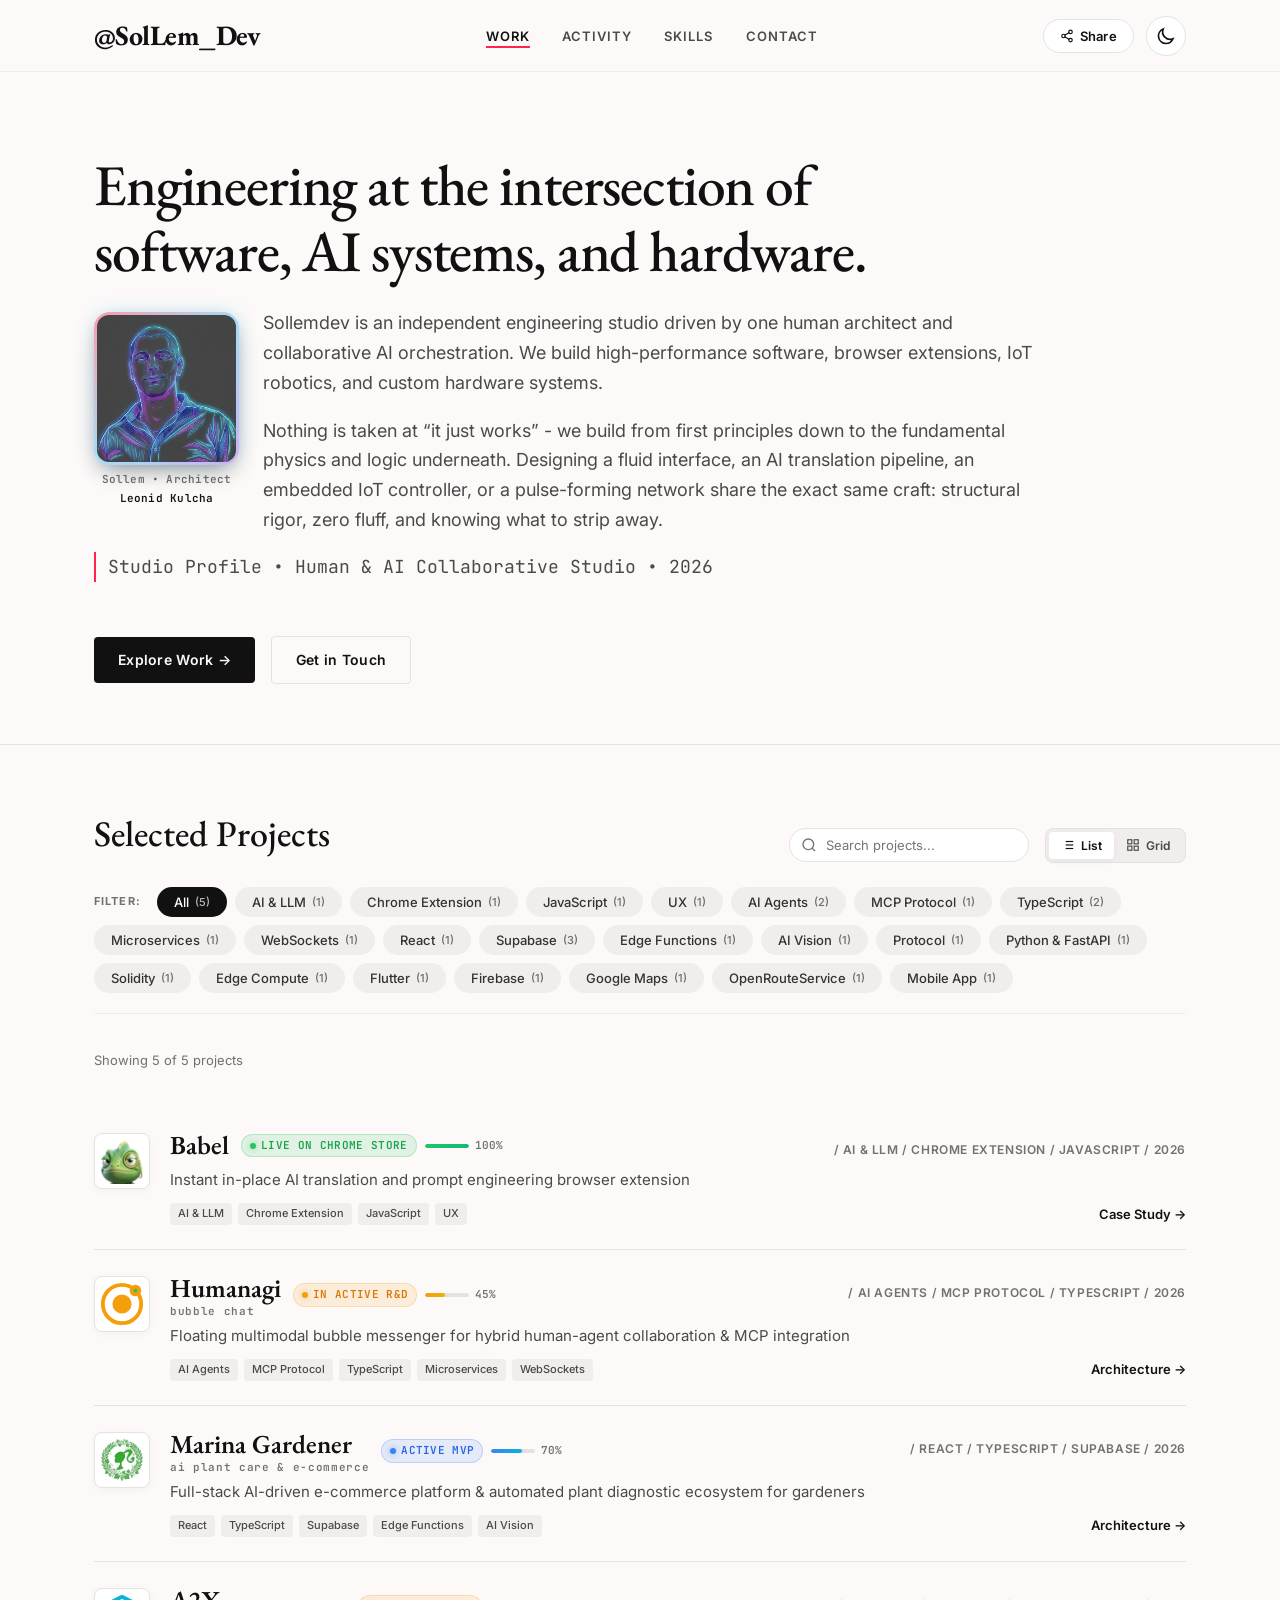
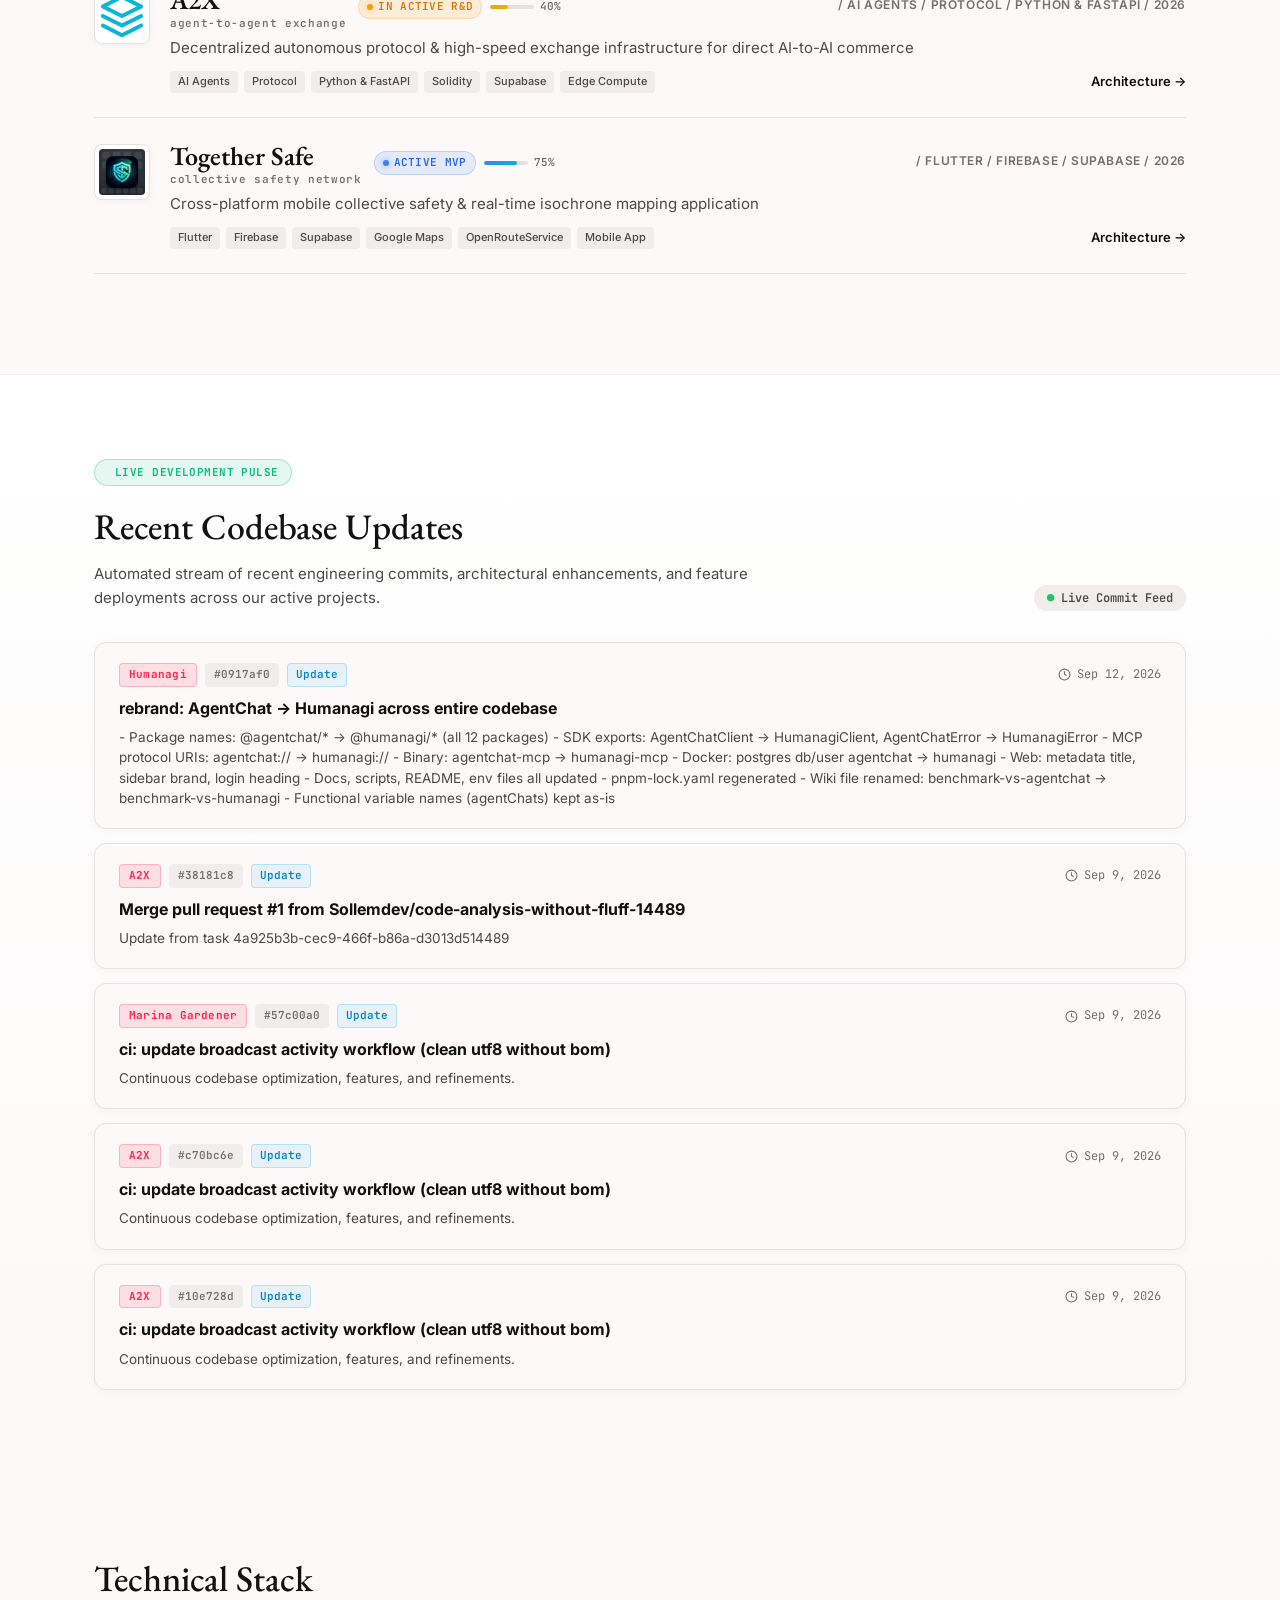
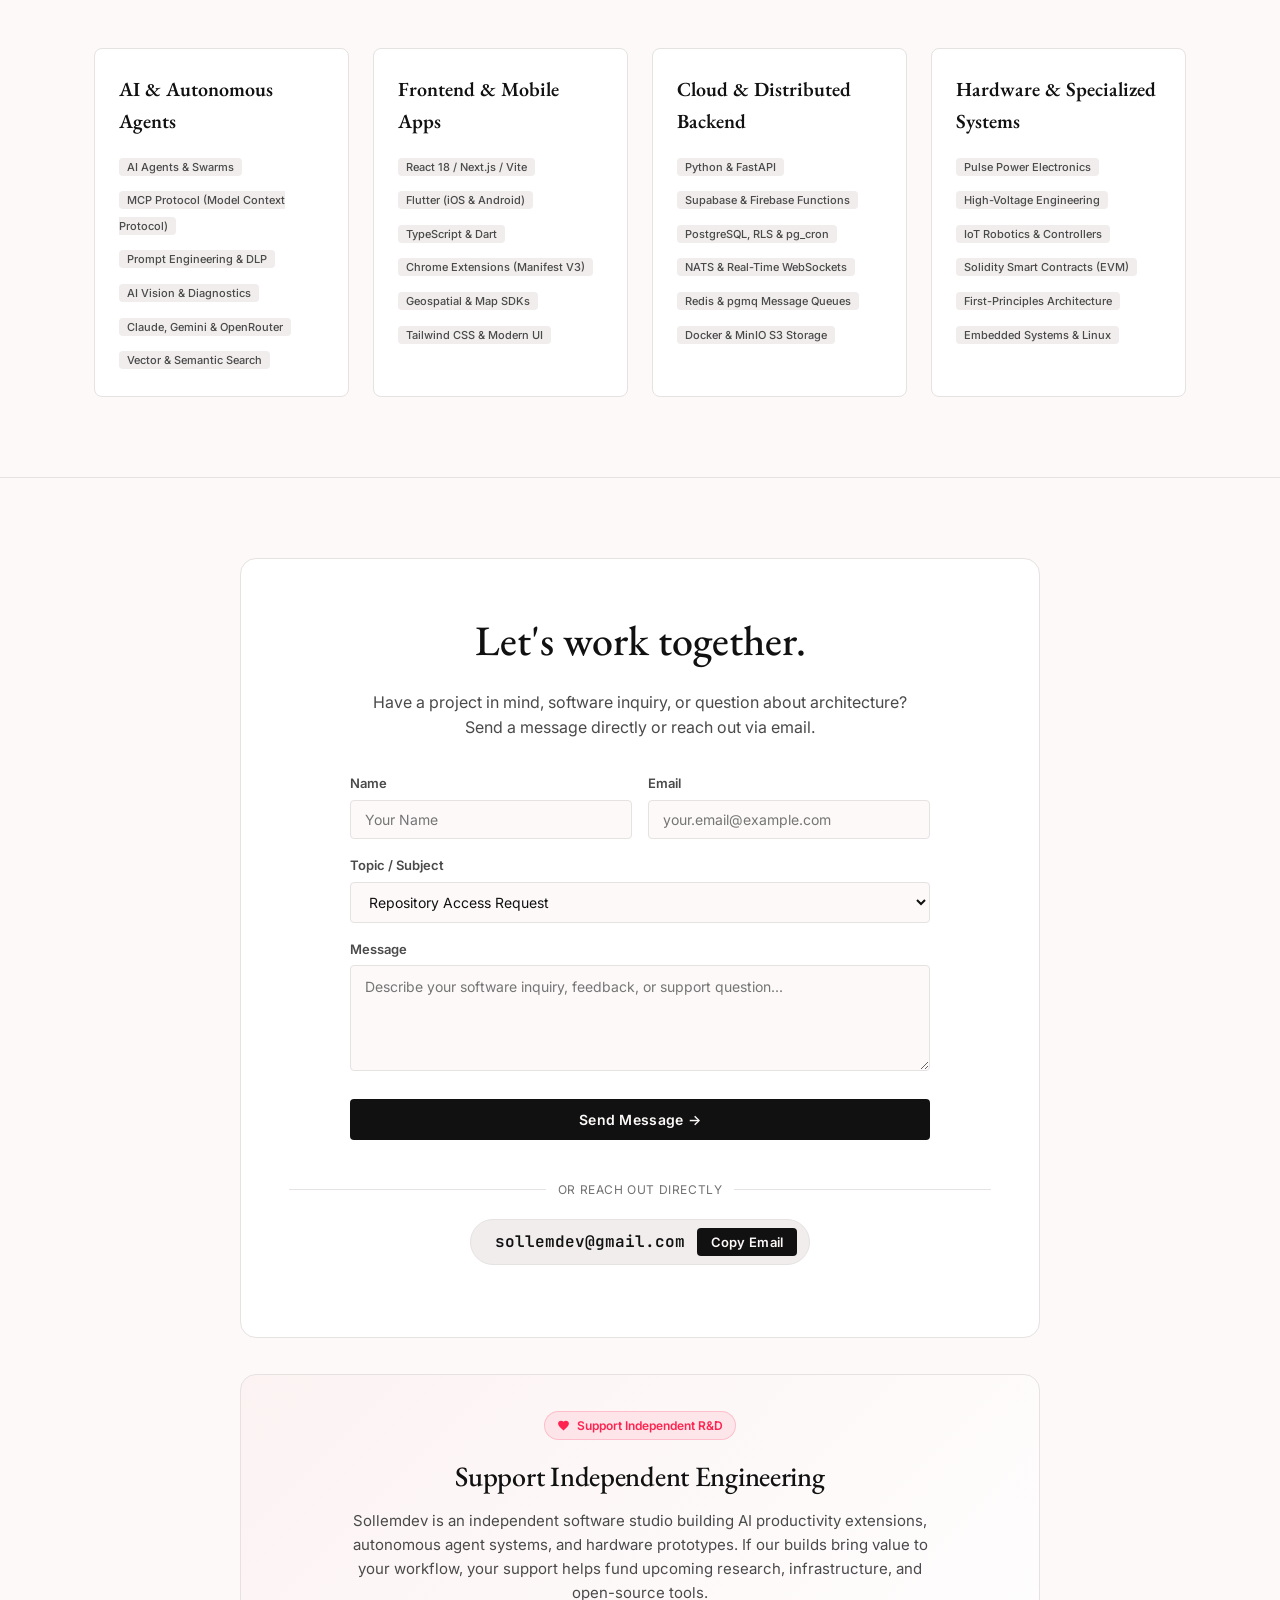
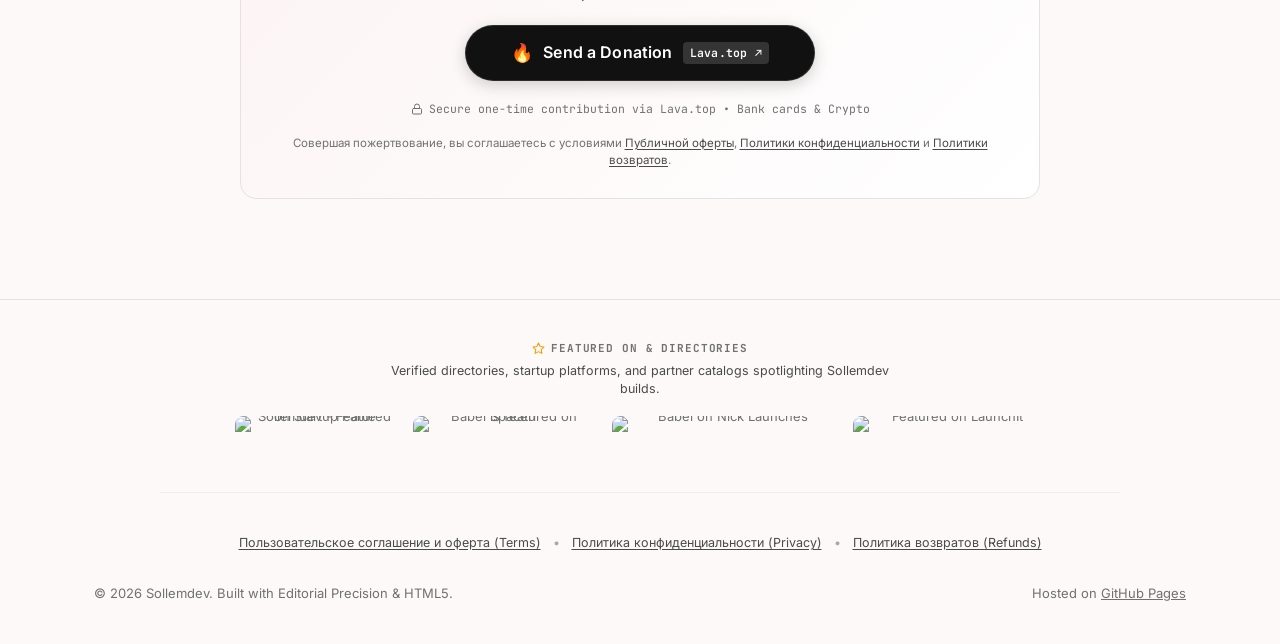
==== commit e0db08a6: "feat(legal): add comprehensive bilingual Public Offer, Privacy Policy, and Refund Policy for Lava.to" ====
--- a/index.html
+++ b/index.html
@@ -492,6 +492,9 @@
             <svg width="12" height="12" viewBox="0 0 24 24" fill="none" stroke="currentColor" stroke-width="2" stroke-linecap="round" stroke-linejoin="round"><rect x="3" y="11" width="18" height="11" rx="2" ry="2"/><path d="M7 11V7a5 5 0 0 1 10 0v4"/></svg>
             <span>Secure one-time contribution via Lava.top &bull; Bank cards &amp; Crypto</span>
           </div>
+          <div class="donate-legal-terms">
+            Совершая пожертвование, вы соглашаетесь с условиями <a href="projects/terms.html" target="_blank" rel="noopener">Публичной оферты</a>, <a href="projects/privacy.html" target="_blank" rel="noopener">Политики конфиденциальности</a> и <a href="projects/refund.html" target="_blank" rel="noopener">Политики возвратов</a>.
+          </div>
         </div>
       </div>
     </section>
@@ -525,6 +528,15 @@
             <img src="https://launchit.fast/img/launching.svg" alt="Featured on LaunchIt" width="200" height="54" loading="lazy" />
           </a>
         </div>
+      </div>
+
+      <!-- Legal Compliance Links for Lava.top & Payment Processors -->
+      <div class="footer-legal-links">
+        <a href="projects/terms.html">Пользовательское соглашение и оферта (Terms)</a>
+        <span class="footer-legal-sep">&bull;</span>
+        <a href="projects/privacy.html">Политика конфиденциальности (Privacy)</a>
+        <span class="footer-legal-sep">&bull;</span>
+        <a href="projects/refund.html">Политика возвратов (Refunds)</a>
       </div>
 
       <div style="display: flex; justify-content: space-between; width: 100%; flex-wrap: wrap; gap: 12px; align-items: center;">
--- a/css/style.css
+++ b/css/style.css
@@ -2076,7 +2076,7 @@
   }
 
   .partner-badge-card img {
-    height: 38px;
+    height: auto;
     max-height: 38px;
     max-width: 100%;
     width: auto;
@@ -2096,7 +2096,7 @@
   }
 
   .partner-badge-card img {
-    height: 34px;
+    height: auto;
     max-height: 34px;
   }
 }
@@ -3868,6 +3868,72 @@
     padding: 24px 18px;
   }
 }
+
+.lang-switch-wrapper {
+  display: flex;
+  align-items: center;
+  gap: 10px;
+  margin-bottom: 24px;
+  padding-bottom: 16px;
+  border-bottom: 1px solid var(--border-subtle);
+  flex-wrap: wrap;
+}
+
+.lang-switch-label {
+  font-size: 12px;
+  font-family: var(--font-mono);
+  color: var(--text-muted);
+  text-transform: uppercase;
+  letter-spacing: 0.06em;
+  font-weight: 600;
+}
+
+.donate-legal-terms {
+  margin-top: 12px;
+  font-size: 11.5px;
+  color: var(--text-muted);
+  line-height: 1.45;
+  text-align: center;
+}
+
+.donate-legal-terms a {
+  color: var(--text-secondary);
+  text-decoration: underline;
+  text-underline-offset: 2px;
+  transition: color var(--transition-fast);
+}
+
+.donate-legal-terms a:hover {
+  color: var(--accent-primary);
+}
+
+.footer-legal-links {
+  display: flex;
+  align-items: center;
+  justify-content: center;
+  flex-wrap: wrap;
+  gap: 12px;
+  font-size: 12.5px;
+  margin: 12px 0 6px;
+  width: 100%;
+}
+
+.footer-legal-links a {
+  color: var(--text-secondary);
+  text-decoration: underline;
+  text-underline-offset: 2px;
+  transition: color var(--transition-fast);
+}
+
+.footer-legal-links a:hover {
+  color: var(--accent-primary);
+}
+
+.footer-legal-sep {
+  color: var(--text-muted);
+  opacity: 0.6;
+}
+
 
 /* Language Marquee Ticker */
 .lang-marquee-container {
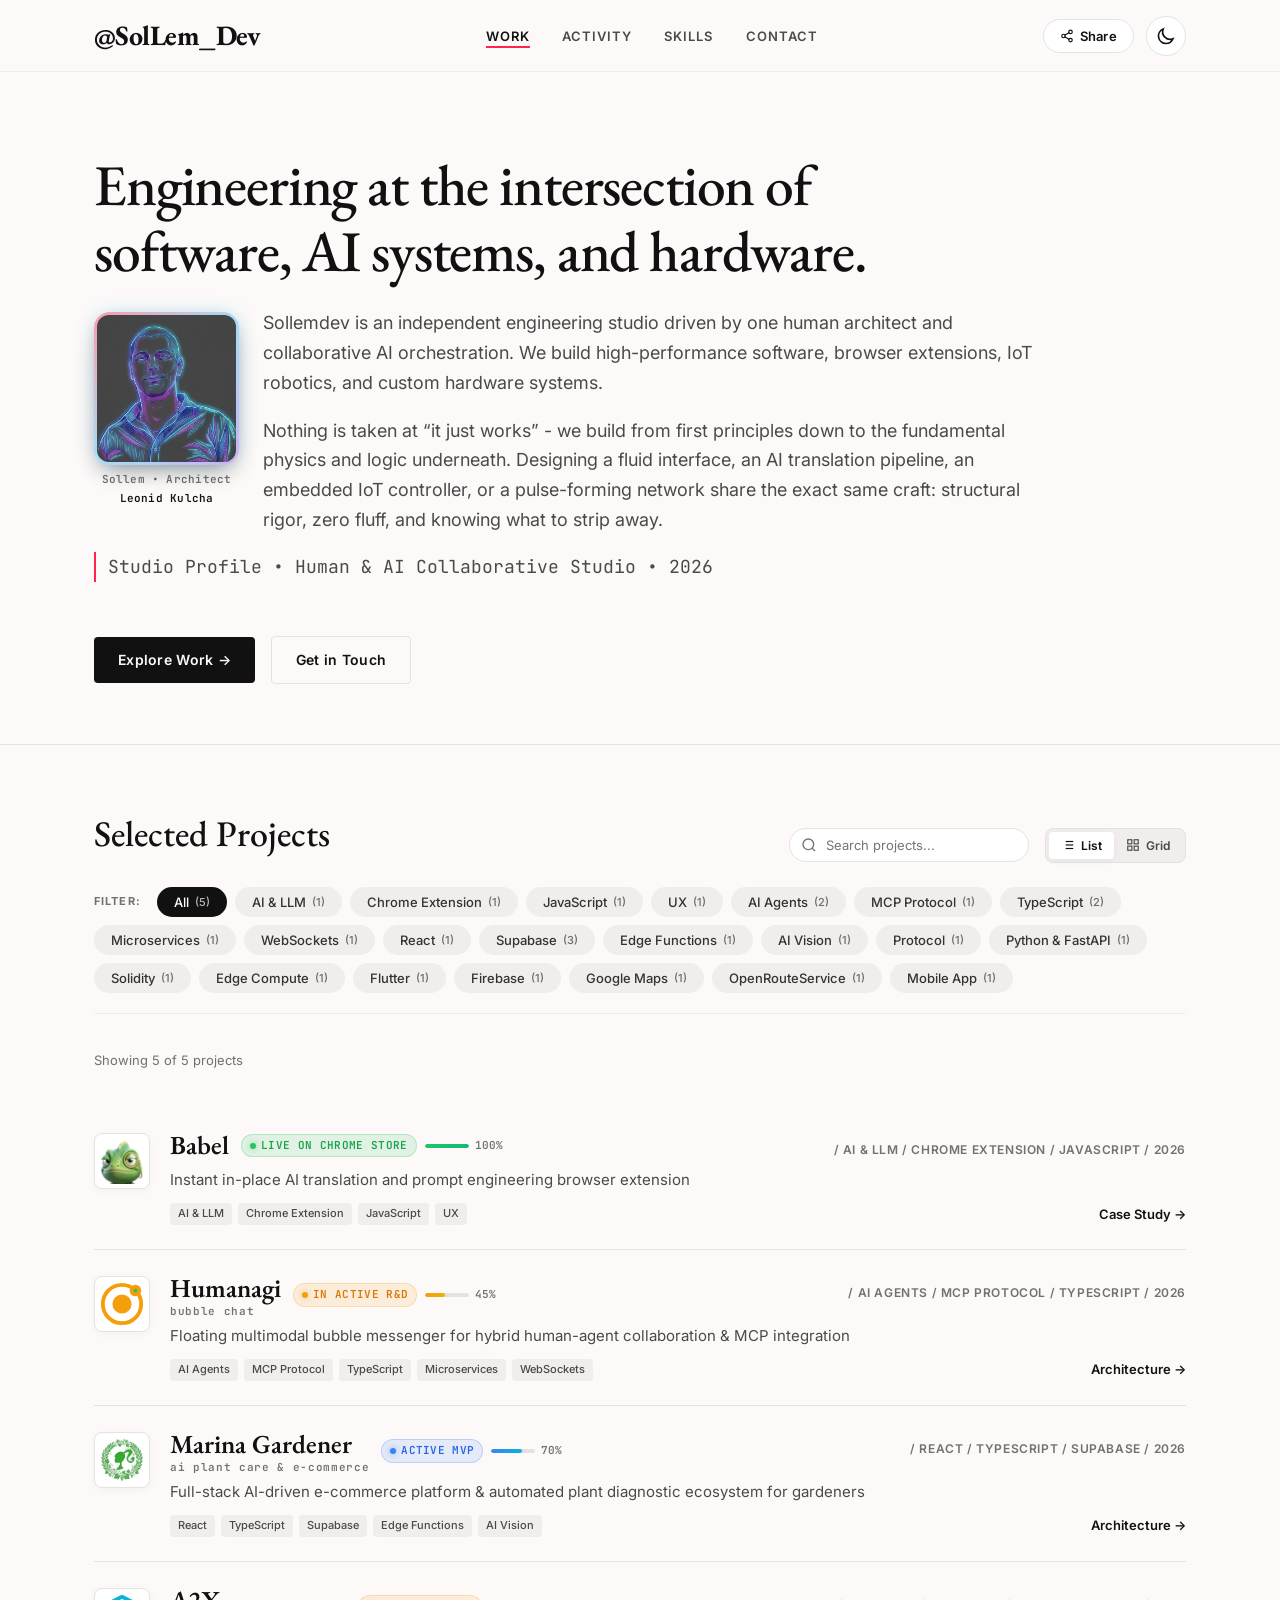
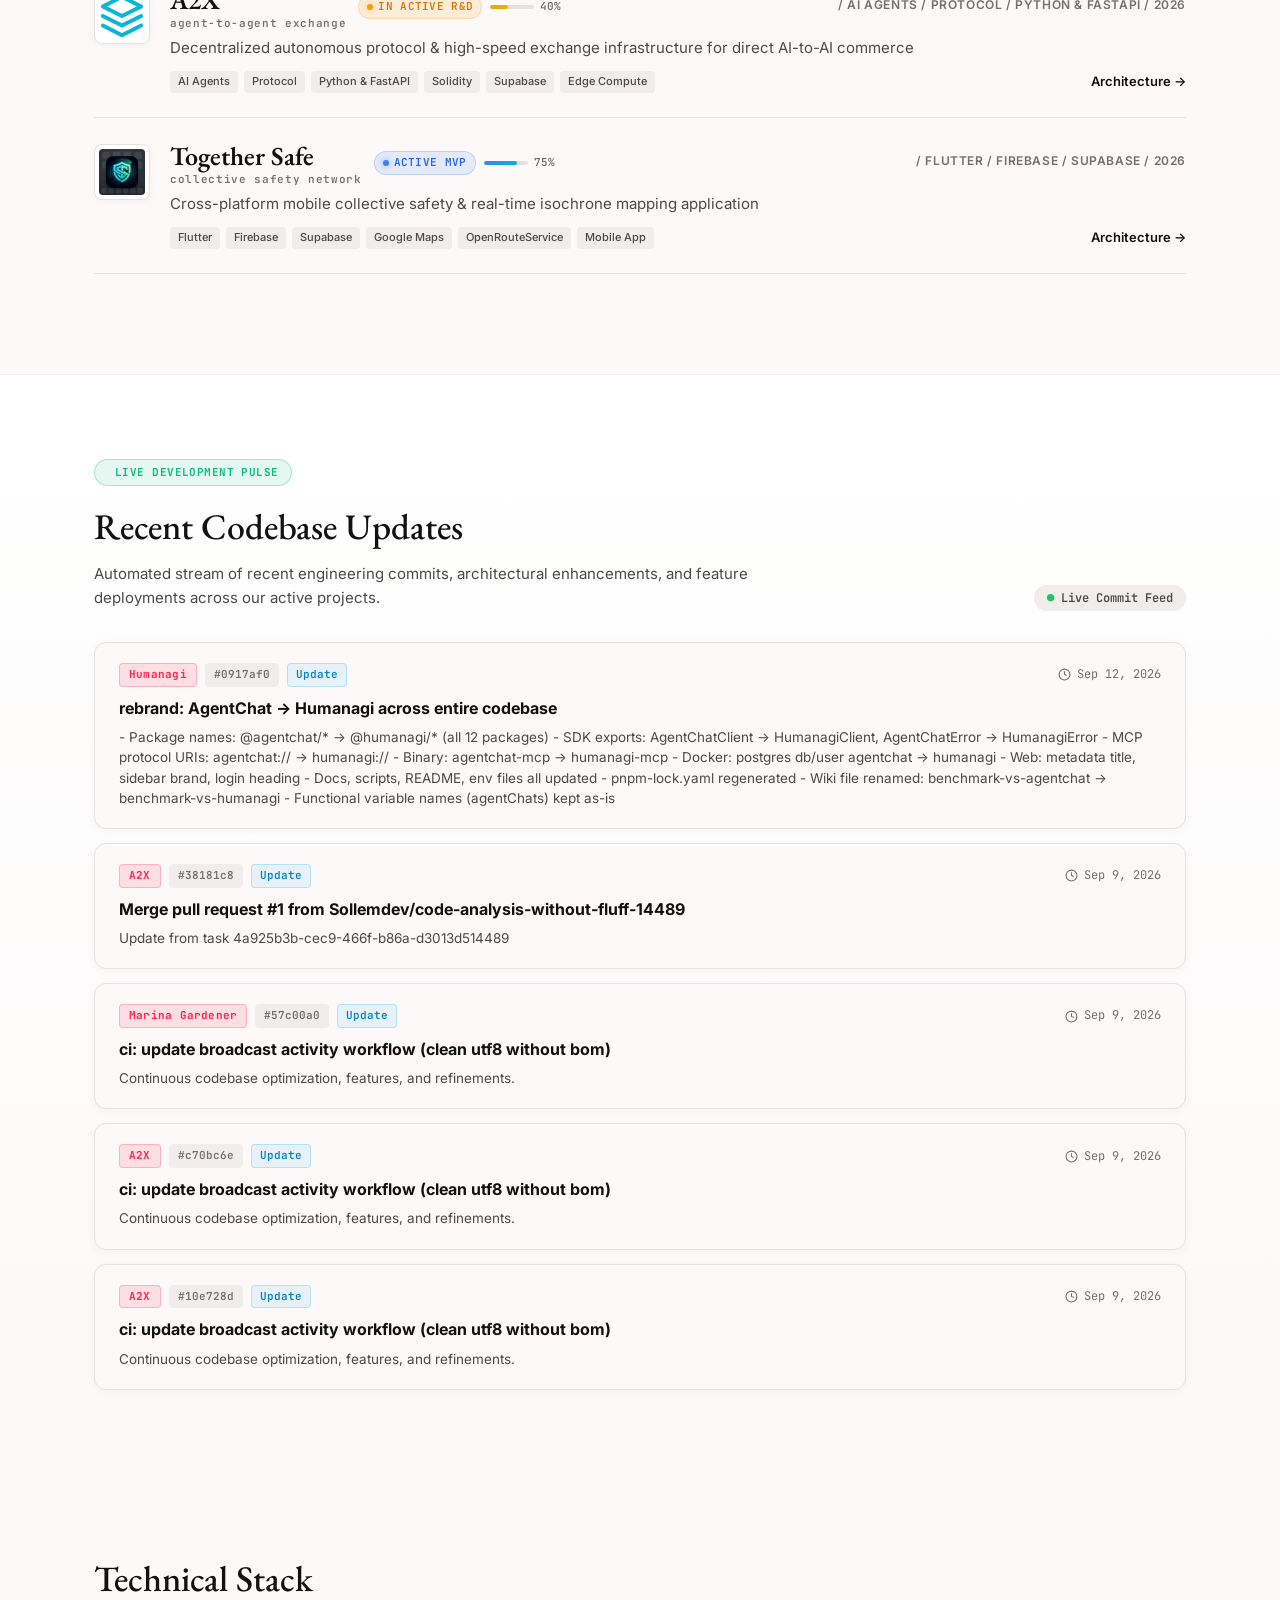
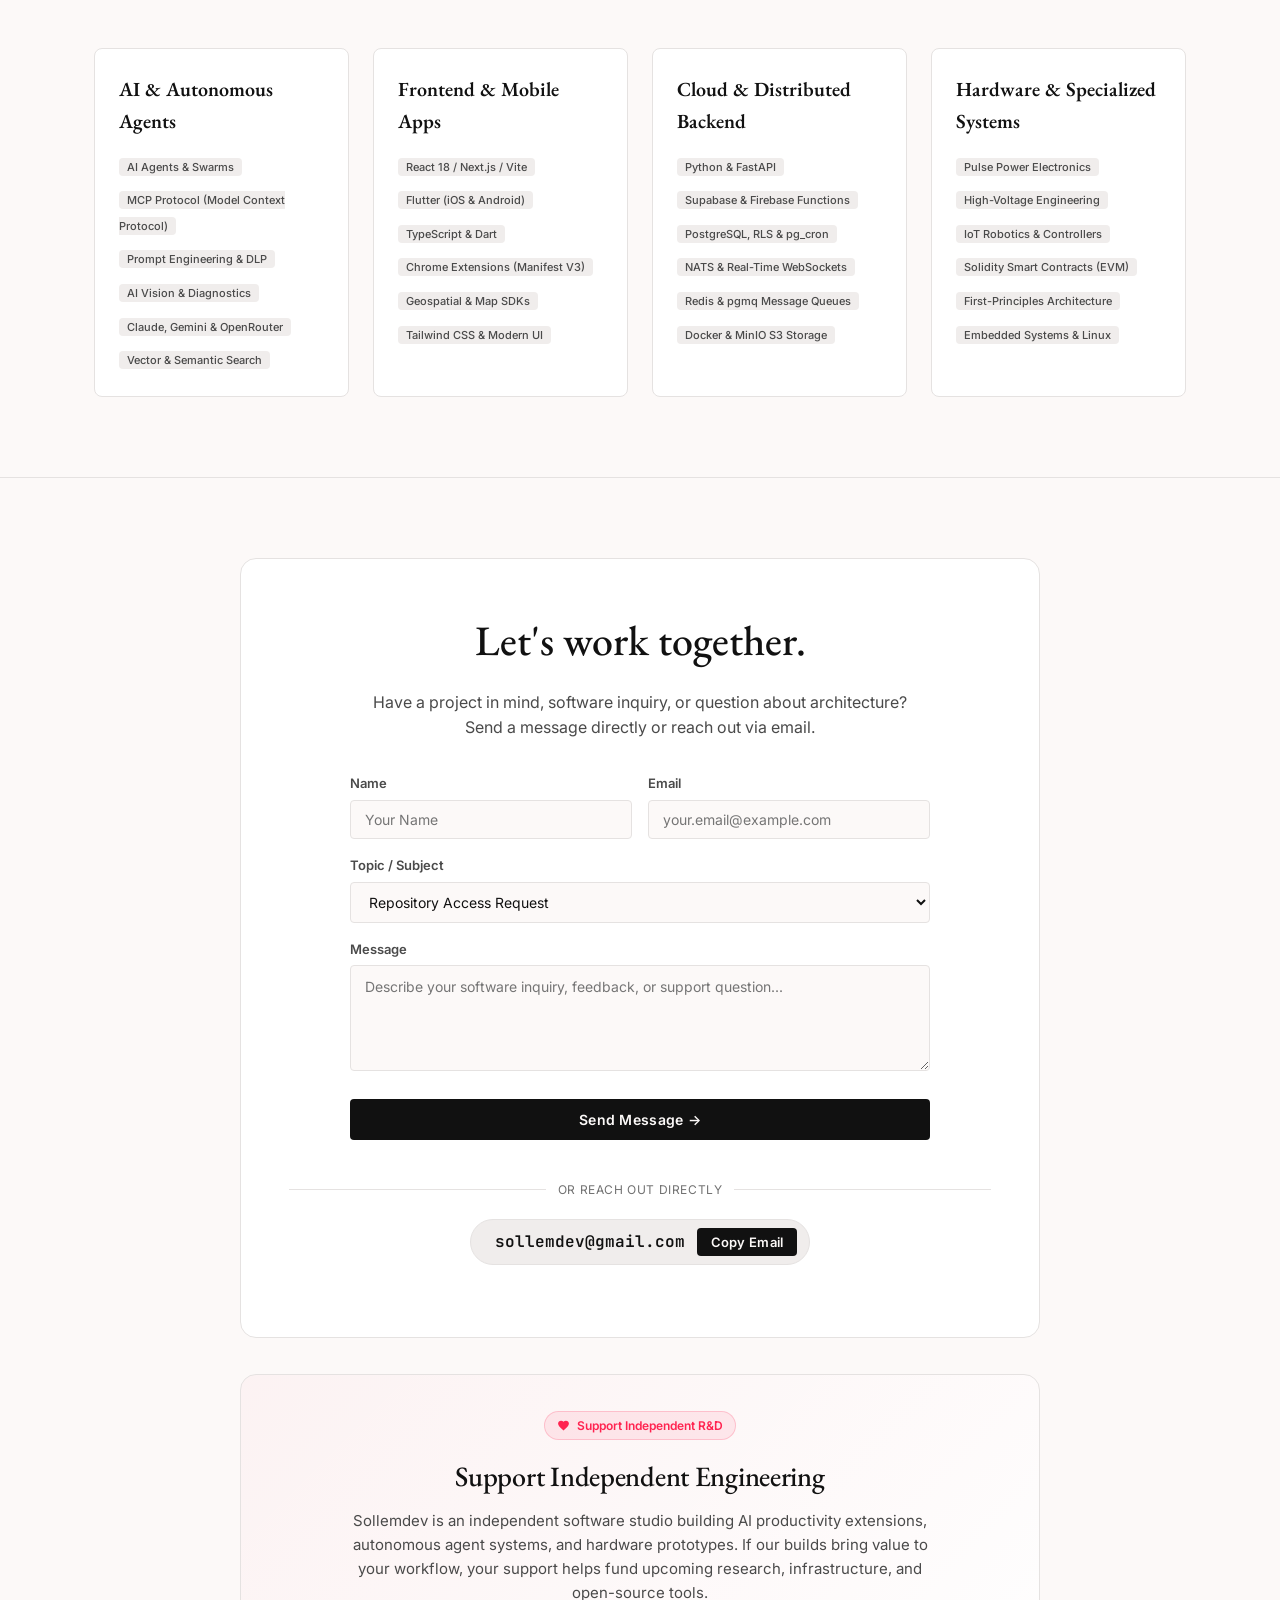
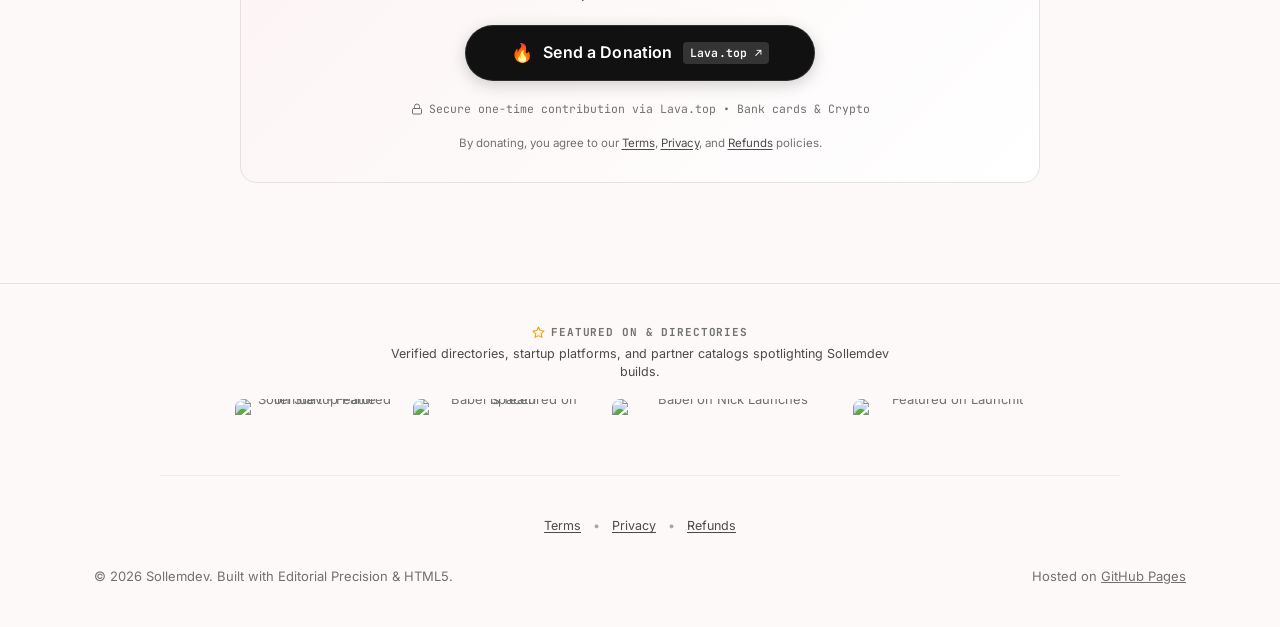
==== commit 31342558: "chore(ui): use concise English labels for Terms, Privacy, and Refunds in footer and donate block" ====
--- a/index.html
+++ b/index.html
@@ -493,7 +493,7 @@
             <span>Secure one-time contribution via Lava.top &bull; Bank cards &amp; Crypto</span>
           </div>
           <div class="donate-legal-terms">
-            Совершая пожертвование, вы соглашаетесь с условиями <a href="projects/terms.html" target="_blank" rel="noopener">Публичной оферты</a>, <a href="projects/privacy.html" target="_blank" rel="noopener">Политики конфиденциальности</a> и <a href="projects/refund.html" target="_blank" rel="noopener">Политики возвратов</a>.
+            By donating, you agree to our <a href="projects/terms.html" target="_blank" rel="noopener">Terms</a>, <a href="projects/privacy.html" target="_blank" rel="noopener">Privacy</a>, and <a href="projects/refund.html" target="_blank" rel="noopener">Refunds</a> policies.
           </div>
         </div>
       </div>
@@ -530,13 +530,13 @@
         </div>
       </div>
 
-      <!-- Legal Compliance Links for Lava.top & Payment Processors -->
+      <!-- Legal Compliance Links -->
       <div class="footer-legal-links">
-        <a href="projects/terms.html">Пользовательское соглашение и оферта (Terms)</a>
+        <a href="projects/terms.html">Terms</a>
         <span class="footer-legal-sep">&bull;</span>
-        <a href="projects/privacy.html">Политика конфиденциальности (Privacy)</a>
+        <a href="projects/privacy.html">Privacy</a>
         <span class="footer-legal-sep">&bull;</span>
-        <a href="projects/refund.html">Политика возвратов (Refunds)</a>
+        <a href="projects/refund.html">Refunds</a>
       </div>
 
       <div style="display: flex; justify-content: space-between; width: 100%; flex-wrap: wrap; gap: 12px; align-items: center;">
